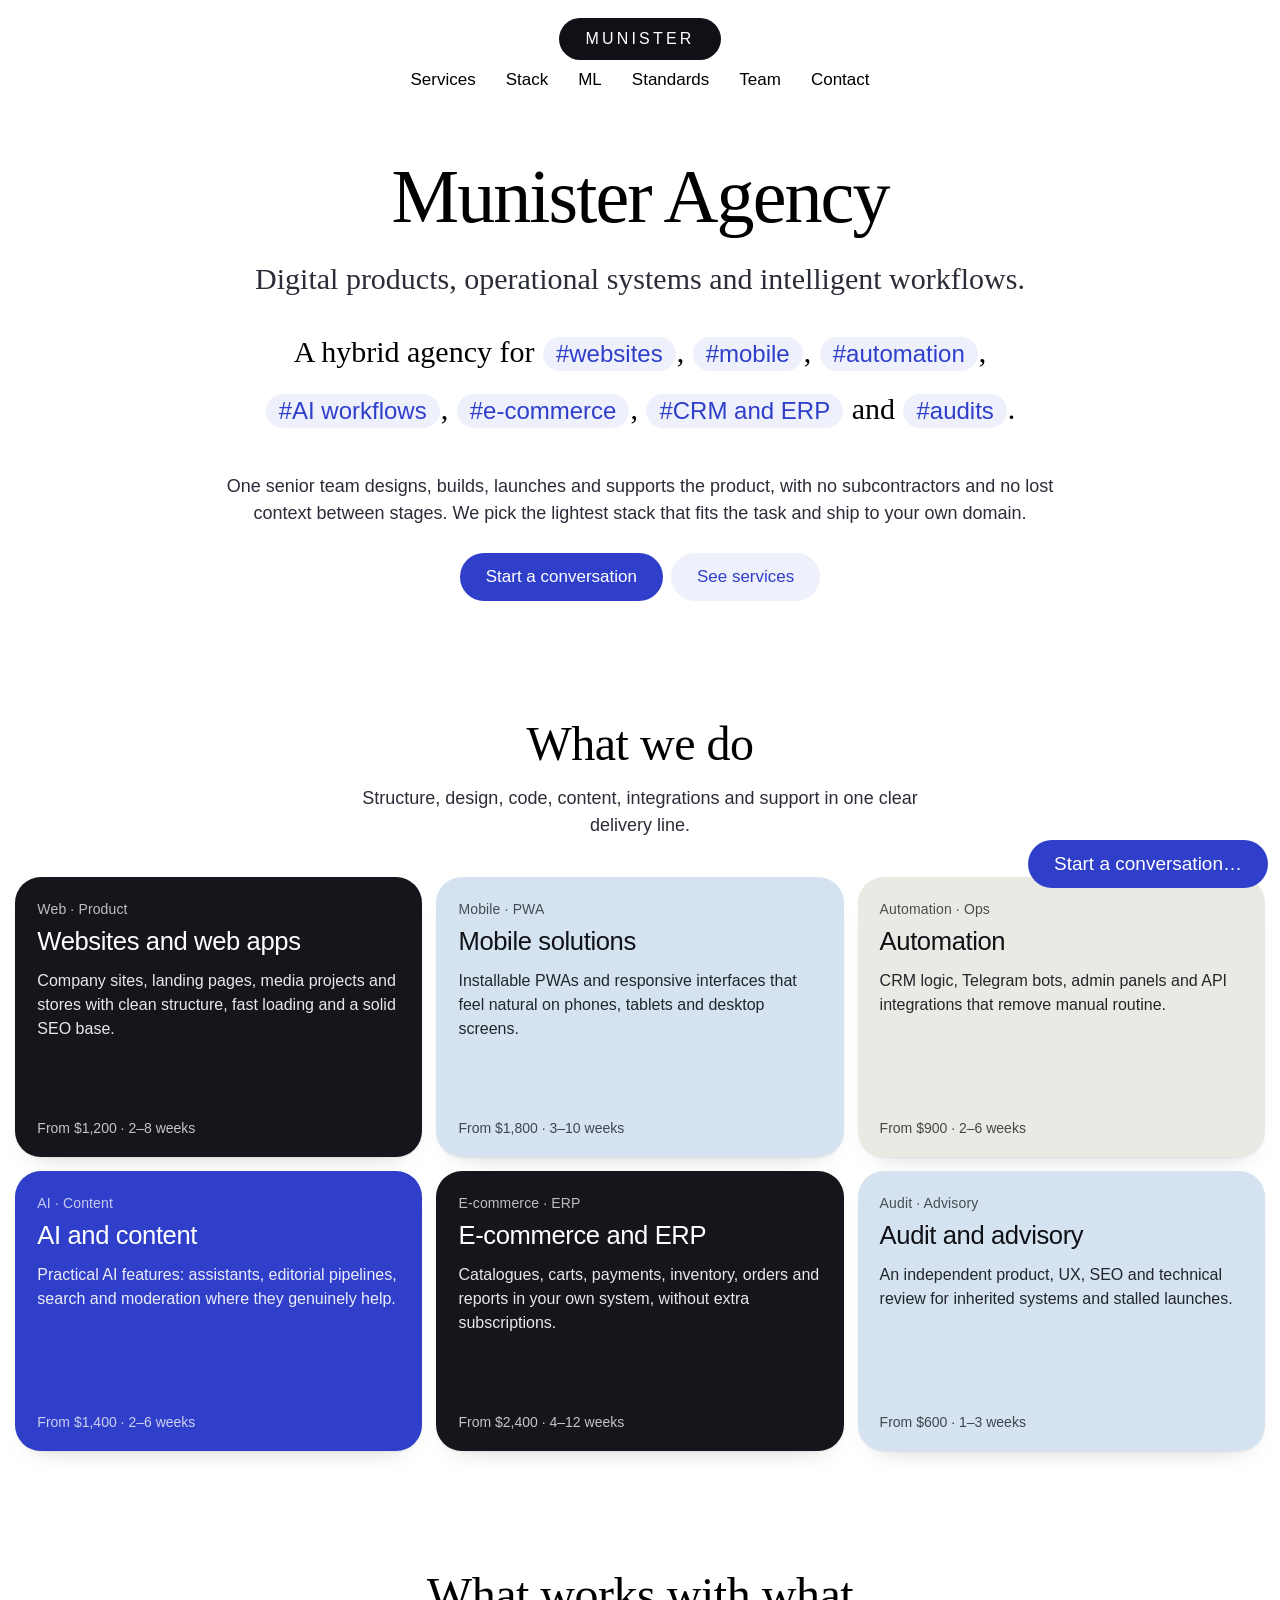
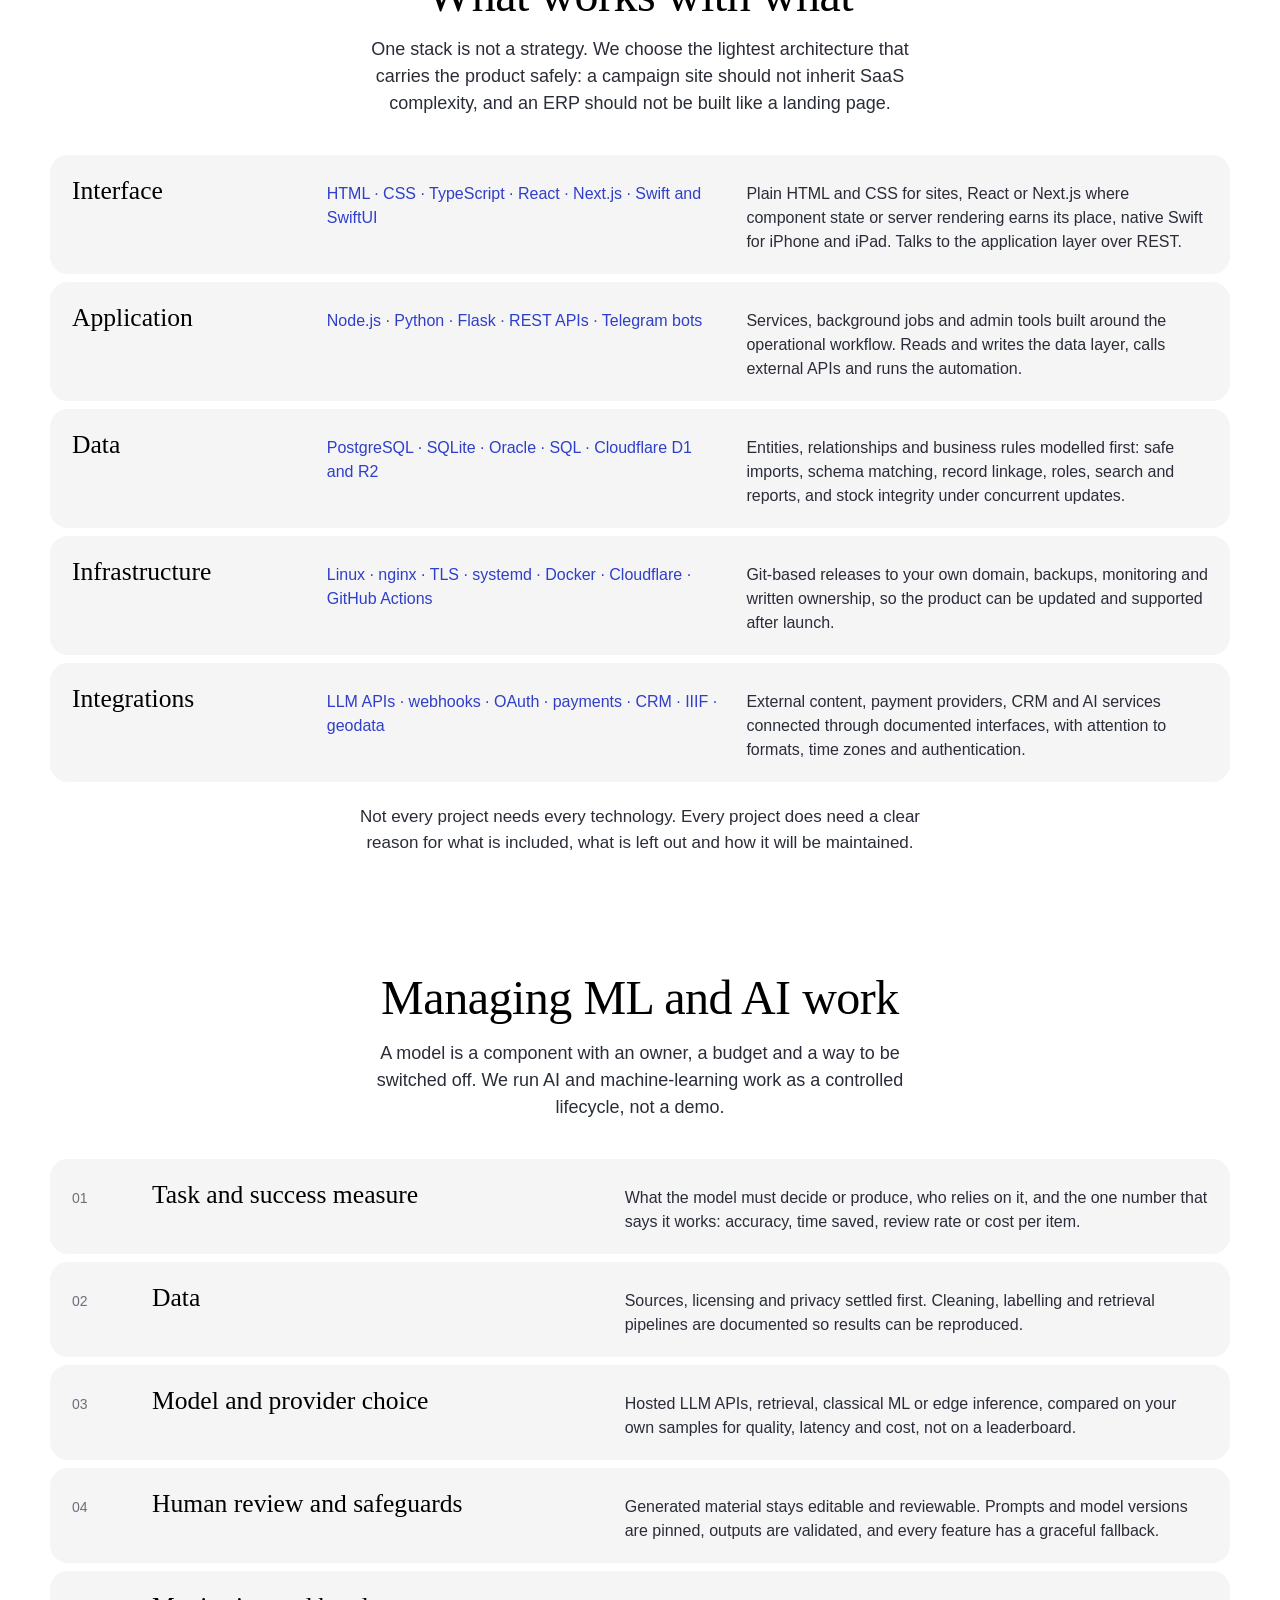
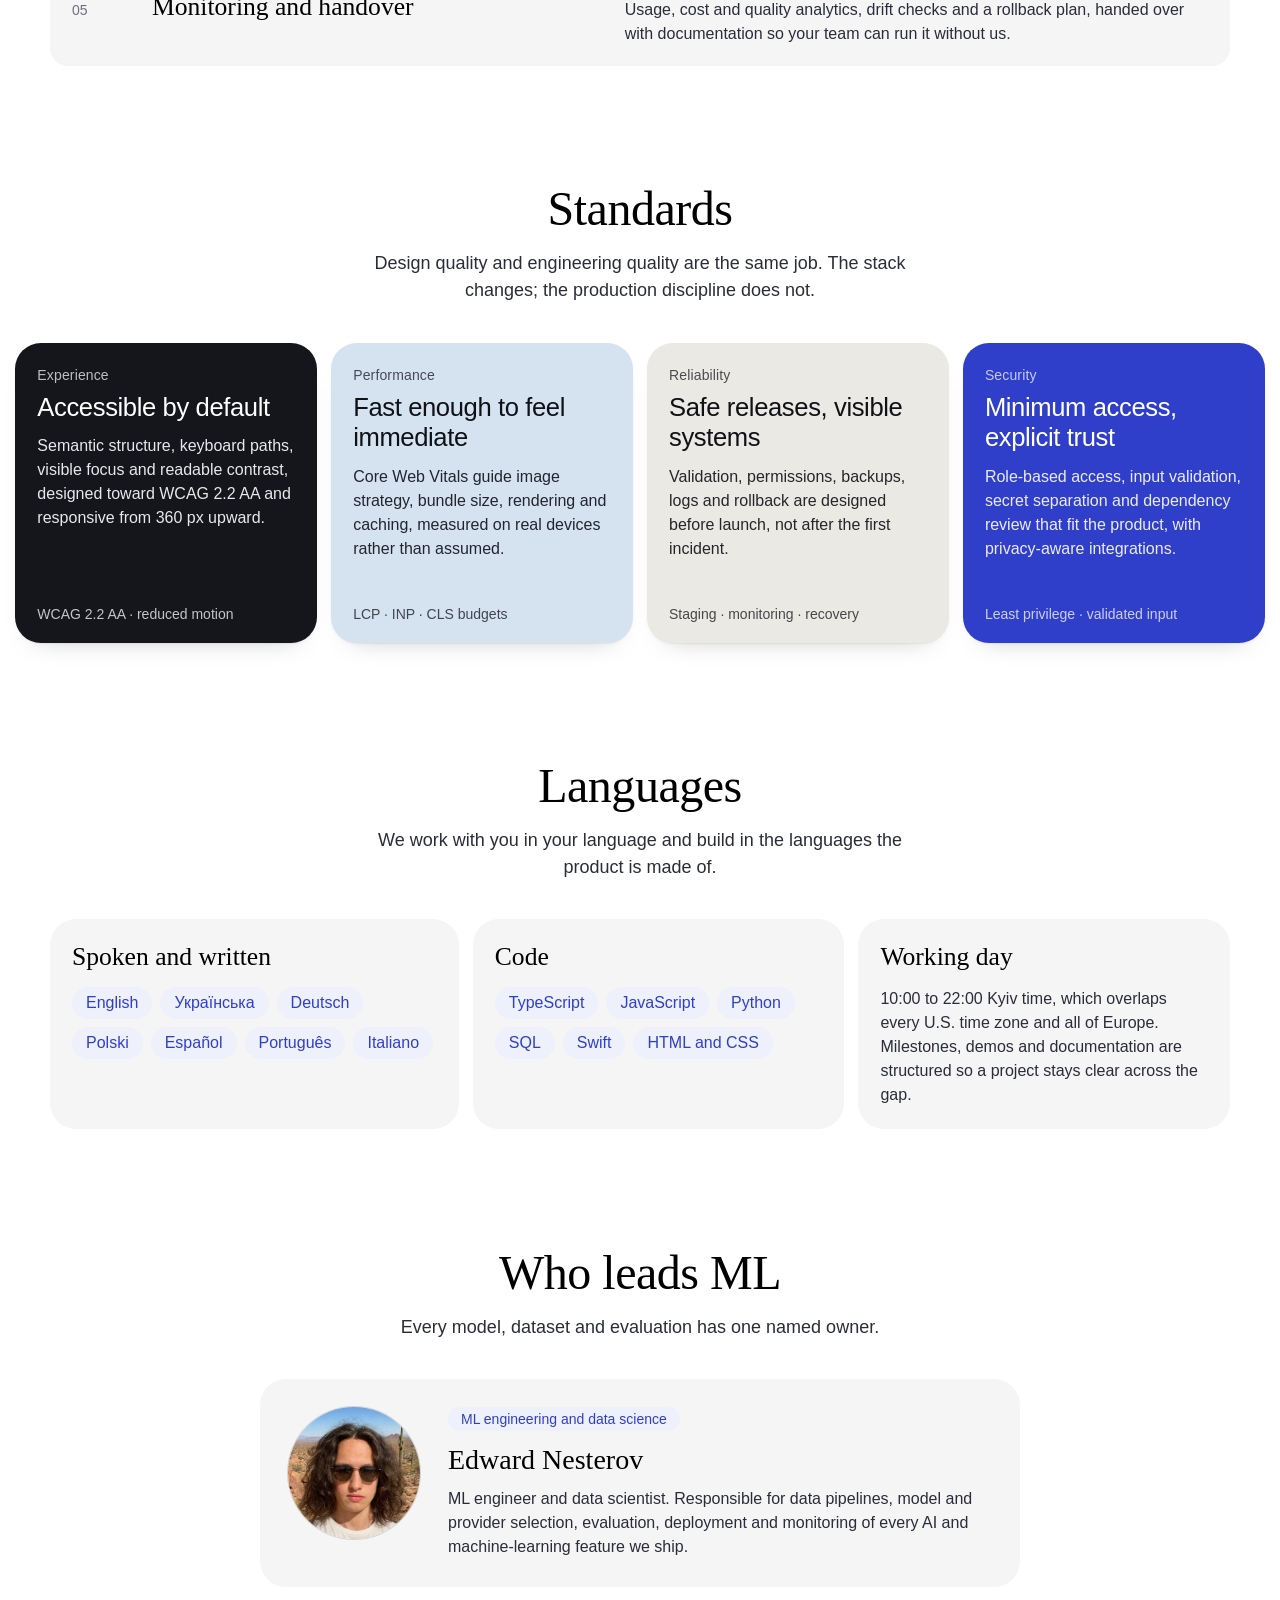
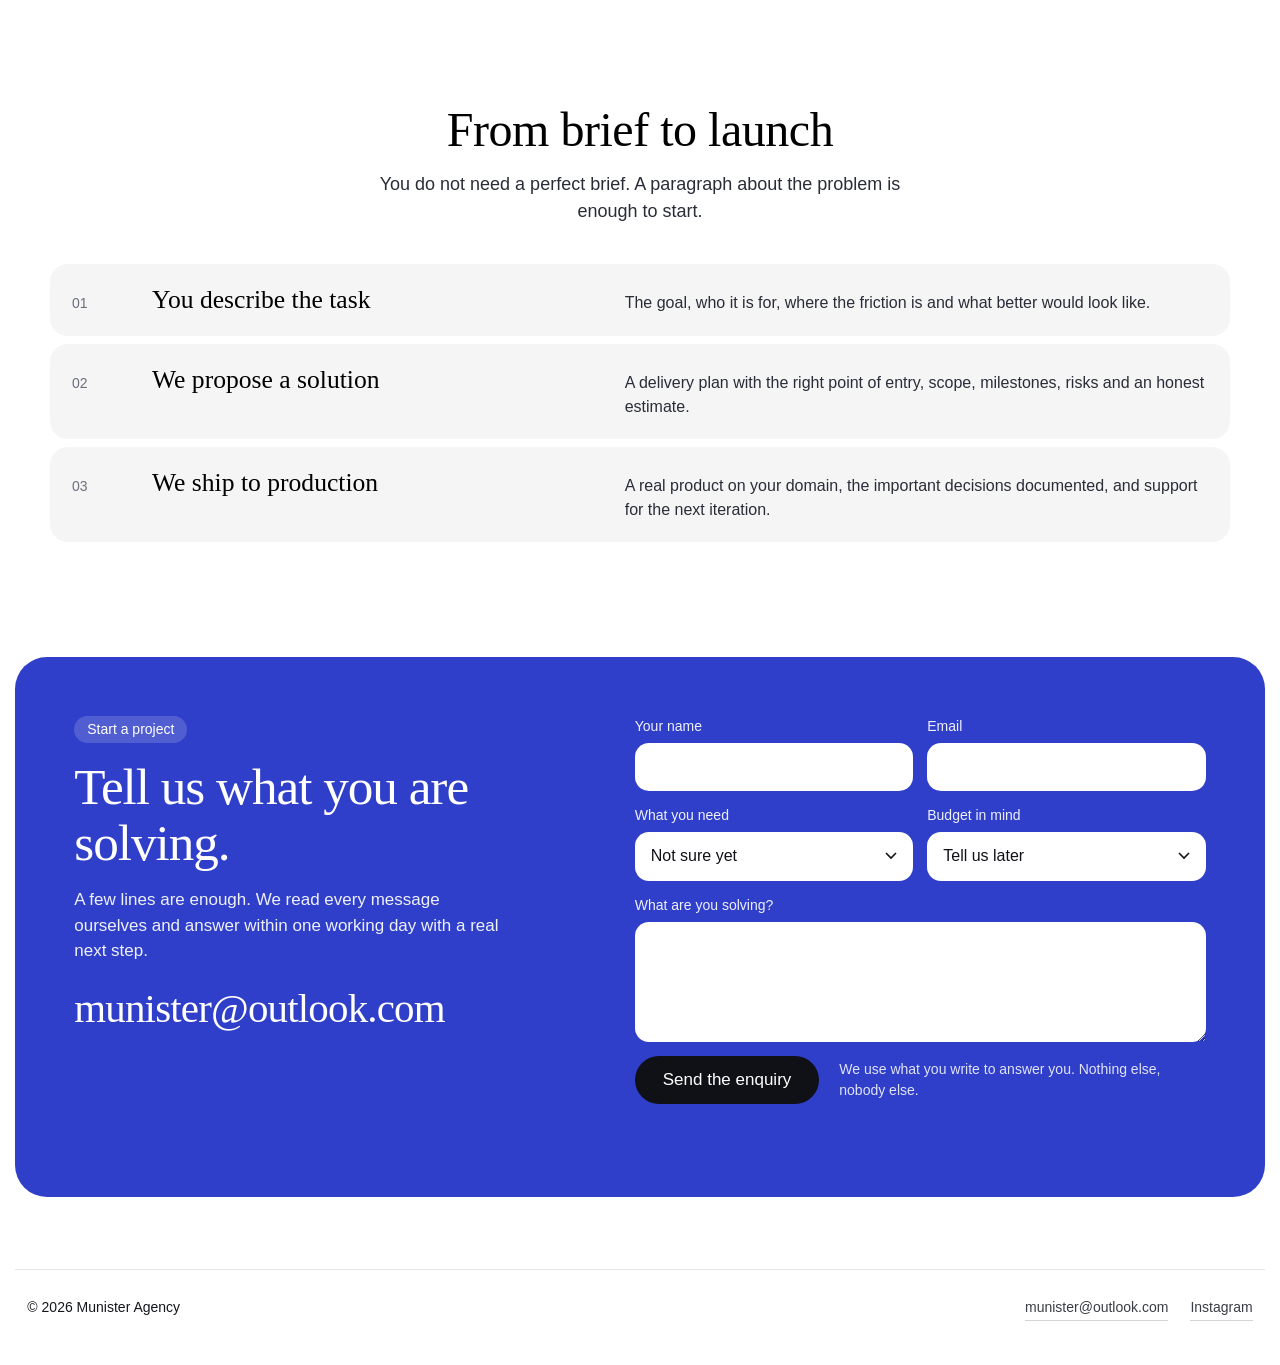
==== index.html @ 3adf7efc "Team block: only Edward Nesterov, as ML engineer and data scientist; Maria Ivanova and the founder c" ====
<!DOCTYPE html>
<html lang="en" prefix="og: https://ogp.me/ns#">
<head>
<meta charset="UTF-8">
<meta name="viewport" content="width=device-width, initial-scale=1.0, viewport-fit=cover">
<script src="site-protection.js?v=1"></script>

<title>Munister Agency · Digital products and systems</title>
<meta name="description" content="An independent hybrid agency: websites and web platforms, mobile and PWA, automation and AI workflows, e-commerce, CRM and ERP, and technical audits. Designed, built and launched by one senior team, from $600.">
<meta name="author" content="Munister Agency">
<meta name="robots" content="index, follow, max-snippet:-1, max-image-preview:large">
<link rel="canonical" href="https://agency.munister.com.ua/">

<meta property="og:type" content="website">
<meta property="og:url" content="https://agency.munister.com.ua/">
<meta property="og:title" content="Munister Agency · Digital products and systems">
<meta property="og:description" content="Websites, mobile, automation, AI workflows, e-commerce, CRM and ERP, and technical audits from one senior team.">
<meta property="og:image" content="https://agency.munister.com.ua/cover.png?v=4">
<meta property="og:image:width" content="1200">
<meta property="og:image:height" content="630">
<meta property="og:image:type" content="image/png">
<meta property="og:image:alt" content="Munister Agency: digital products, systems and intelligent workflows.">
<meta property="og:locale" content="en_US">
<meta property="og:site_name" content="Munister Agency">
<meta name="twitter:card" content="summary_large_image">
<meta name="twitter:title" content="Munister Agency · Digital products and systems">
<meta name="twitter:description" content="Websites, mobile, automation, AI workflows, e-commerce, CRM and ERP, and technical audits from one senior team.">
<meta name="twitter:image" content="https://agency.munister.com.ua/cover.png?v=4">

<meta name="theme-color" content="#ffffff">
<link rel="icon" href="/favicon.ico" sizes="32x32">
<link rel="icon" href="/favicon.svg" type="image/svg+xml">
<link rel="icon" href="/favicon-32x32.png" type="image/png" sizes="32x32">
<link rel="icon" href="/favicon-16x16.png" type="image/png" sizes="16x16">
<link rel="apple-touch-icon" href="/apple-touch-icon.png" sizes="180x180">
<link rel="manifest" href="/manifest.json">

<script type="application/ld+json">
{
  "@context": "https://schema.org",
  "@type": "ProfessionalService",
  "name": "Munister Agency",
  "url": "https://agency.munister.com.ua/",
  "description": "Independent hybrid agency: websites and web platforms, mobile and PWA, automation and AI workflows, e-commerce, CRM and ERP, and technical audits.",
  "email": "munister@outlook.com",
  "areaServed": ["US", "EU"],
  "knowsAbout": ["Web development", "Product design", "Business automation", "AI workflows", "CRM", "ERP", "Technical audit"]
}
</script>

<link rel="stylesheet" href="agency.css?v=1">
</head>
<body class="th">

<a class="skip" href="#main">Skip to content</a>

<header class="site-head">
  <a class="wordmark" href="/">Munister</a>
  <nav aria-label="Main">
    <a href="#services">Services</a>
    <a href="#stack">Stack</a>
    <a href="#ml">ML</a>
    <a href="#standards">Standards</a>
    <a href="#team">Team</a>
    <a href="#contact">Contact</a>
  </nav>
</header>

<main class="site-main" id="main">
<div class="shell">

  <section class="opening">
    <div class="opening-grid">
      <div class="opening-copy">
        <h1 class="name">Munister Agency</h1>
        <p class="claim">Digital products, operational systems and intelligent workflows.</p>
        <p class="intro">A hybrid agency for <span class="nw"><a class="tag" href="#services">#websites</a>,</span> <span class="nw"><a class="tag" href="#services">#mobile</a>,</span> <span class="nw"><a class="tag" href="#services">#automation</a>,</span> <span class="nw"><a class="tag" href="#services">#AI workflows</a>,</span> <span class="nw"><a class="tag" href="#services">#e-commerce</a>,</span> <span class="nw"><a class="tag" href="#services">#CRM and ERP</a></span> and <a class="tag" href="#services">#audits</a>.</p>
      </div>
    </div>
    <div class="opening-bottom">
      <p class="support">One senior team designs, builds, launches and supports the product, with no subcontractors and no lost context between stages. We pick the lightest stack that fits the task and ship to your own domain.</p>
      <div class="actions">
        <a class="btn btn--solid btn--lg" href="#contact">Start a conversation</a>
        <a class="btn btn--soft btn--lg" href="#services">See services</a>
      </div>
    </div>
  </section>

  <section class="sec" id="services">
    <div class="sec-head">
      <div>
        <h2>What we do</h2>
      </div>
      <p class="sec-note">Structure, design, code, content, integrations and support in one clear delivery line.</p>
    </div>
    <div class="featured">
      <article class="feat">
        <span class="role">Web · Product</span>
        <h3>Websites and web apps</h3>
        <p>Company sites, landing pages, media projects and stores with clean structure, fast loading and a solid SEO base.</p>
        <div class="meta"><span class="t">From $1,200 · 2–8 weeks</span></div>
      </article>
      <article class="feat">
        <span class="role">Mobile · PWA</span>
        <h3>Mobile solutions</h3>
        <p>Installable PWAs and responsive interfaces that feel natural on phones, tablets and desktop screens.</p>
        <div class="meta"><span class="t">From $1,800 · 3–10 weeks</span></div>
      </article>
      <article class="feat">
        <span class="role">Automation · Ops</span>
        <h3>Automation</h3>
        <p>CRM logic, Telegram bots, admin panels and API integrations that remove manual routine.</p>
        <div class="meta"><span class="t">From $900 · 2–6 weeks</span></div>
      </article>
      <article class="feat">
        <span class="role">AI · Content</span>
        <h3>AI and content</h3>
        <p>Practical AI features: assistants, editorial pipelines, search and moderation where they genuinely help.</p>
        <div class="meta"><span class="t">From $1,400 · 2–6 weeks</span></div>
      </article>
      <article class="feat">
        <span class="role">E-commerce · ERP</span>
        <h3>E-commerce and ERP</h3>
        <p>Catalogues, carts, payments, inventory, orders and reports in your own system, without extra subscriptions.</p>
        <div class="meta"><span class="t">From $2,400 · 4–12 weeks</span></div>
      </article>
      <article class="feat">
        <span class="role">Audit · Advisory</span>
        <h3>Audit and advisory</h3>
        <p>An independent product, UX, SEO and technical review for inherited systems and stalled launches.</p>
        <div class="meta"><span class="t">From $600 · 1–3 weeks</span></div>
      </article>
    </div>
  </section>

  <section class="sec" id="stack">
    <div class="sec-head">
      <div>
        <h2>What works with what</h2>
      </div>
      <p class="sec-note">One stack is not a strategy. We choose the lightest architecture that carries the product safely: a campaign site should not inherit SaaS complexity, and an ERP should not be built like a landing page.</p>
    </div>
    <ol class="layers">
      <li>
        <h3>Interface</h3>
        <p class="tools">HTML · CSS · TypeScript · React · Next.js · Swift and SwiftUI</p>
        <p>Plain HTML and CSS for sites, React or Next.js where component state or server rendering earns its place, native Swift for iPhone and iPad. Talks to the application layer over REST.</p>
      </li>
      <li>
        <h3>Application</h3>
        <p class="tools">Node.js · Python · Flask · REST APIs · Telegram bots</p>
        <p>Services, background jobs and admin tools built around the operational workflow. Reads and writes the data layer, calls external APIs and runs the automation.</p>
      </li>
      <li>
        <h3>Data</h3>
        <p class="tools">PostgreSQL · SQLite · Oracle · SQL · Cloudflare D1 and R2</p>
        <p>Entities, relationships and business rules modelled first: safe imports, schema matching, record linkage, roles, search and reports, and stock integrity under concurrent updates.</p>
      </li>
      <li>
        <h3>Infrastructure</h3>
        <p class="tools">Linux · nginx · TLS · systemd · Docker · Cloudflare · GitHub Actions</p>
        <p>Git-based releases to your own domain, backups, monitoring and written ownership, so the product can be updated and supported after launch.</p>
      </li>
      <li>
        <h3>Integrations</h3>
        <p class="tools">LLM APIs · webhooks · OAuth · payments · CRM · IIIF · geodata</p>
        <p>External content, payment providers, CRM and AI services connected through documented interfaces, with attention to formats, time zones and authentication.</p>
      </li>
    </ol>
    <p class="foot-note">Not every project needs every technology. Every project does need a clear reason for what is included, what is left out and how it will be maintained.</p>
  </section>

  <section class="sec" id="ml">
    <div class="sec-head">
      <div>
        <h2>Managing ML and AI work</h2>
      </div>
      <p class="sec-note">A model is a component with an owner, a budget and a way to be switched off. We run AI and machine-learning work as a controlled lifecycle, not a demo.</p>
    </div>
    <ol class="steps">
      <li><i>01</i><h3>Task and success measure</h3><p>What the model must decide or produce, who relies on it, and the one number that says it works: accuracy, time saved, review rate or cost per item.</p></li>
      <li><i>02</i><h3>Data</h3><p>Sources, licensing and privacy settled first. Cleaning, labelling and retrieval pipelines are documented so results can be reproduced.</p></li>
      <li><i>03</i><h3>Model and provider choice</h3><p>Hosted LLM APIs, retrieval, classical ML or edge inference, compared on your own samples for quality, latency and cost, not on a leaderboard.</p></li>
      <li><i>04</i><h3>Human review and safeguards</h3><p>Generated material stays editable and reviewable. Prompts and model versions are pinned, outputs are validated, and every feature has a graceful fallback.</p></li>
      <li><i>05</i><h3>Monitoring and handover</h3><p>Usage, cost and quality analytics, drift checks and a rollback plan, handed over with documentation so your team can run it without us.</p></li>
    </ol>
  </section>

  <section class="sec" id="standards">
    <div class="sec-head">
      <div>
        <h2>Standards</h2>
      </div>
      <p class="sec-note">Design quality and engineering quality are the same job. The stack changes; the production discipline does not.</p>
    </div>
    <div class="featured featured--4">
      <article class="feat">
        <span class="role">Experience</span>
        <h3>Accessible by default</h3>
        <p>Semantic structure, keyboard paths, visible focus and readable contrast, designed toward WCAG 2.2 AA and responsive from 360 px upward.</p>
        <div class="meta"><span class="t">WCAG 2.2 AA · reduced motion</span></div>
      </article>
      <article class="feat">
        <span class="role">Performance</span>
        <h3>Fast enough to feel immediate</h3>
        <p>Core Web Vitals guide image strategy, bundle size, rendering and caching, measured on real devices rather than assumed.</p>
        <div class="meta"><span class="t">LCP · INP · CLS budgets</span></div>
      </article>
      <article class="feat">
        <span class="role">Reliability</span>
        <h3>Safe releases, visible systems</h3>
        <p>Validation, permissions, backups, logs and rollback are designed before launch, not after the first incident.</p>
        <div class="meta"><span class="t">Staging · monitoring · recovery</span></div>
      </article>
      <article class="feat">
        <span class="role">Security</span>
        <h3>Minimum access, explicit trust</h3>
        <p>Role-based access, input validation, secret separation and dependency review that fit the product, with privacy-aware integrations.</p>
        <div class="meta"><span class="t">Least privilege · validated input</span></div>
      </article>
    </div>
  </section>

  <section class="sec" id="languages">
    <div class="sec-head">
      <div>
        <h2>Languages</h2>
      </div>
      <p class="sec-note">We work with you in your language and build in the languages the product is made of.</p>
    </div>
    <div class="lang-groups">
      <div>
        <h3>Spoken and written</h3>
        <ul class="chips">
          <li>English</li><li>Українська</li><li>Deutsch</li><li>Polski</li><li>Español</li><li>Português</li><li>Italiano</li>
        </ul>
      </div>
      <div>
        <h3>Code</h3>
        <ul class="chips">
          <li>TypeScript</li><li>JavaScript</li><li>Python</li><li>SQL</li><li>Swift</li><li>HTML and CSS</li>
        </ul>
      </div>
      <div>
        <h3>Working day</h3>
        <p>10:00 to 22:00 Kyiv time, which overlaps every U.S. time zone and all of Europe. Milestones, demos and documentation are structured so a project stays clear across the gap.</p>
      </div>
    </div>
  </section>

  <section class="sec" id="team">
    <div class="sec-head">
      <div>
        <h2>Who leads ML</h2>
      </div>
      <p class="sec-note">Every model, dataset and evaluation has one named owner.</p>
    </div>
    <ul class="people">
      <li>
        <img src="avatars/edward-nesterov.webp" alt="Edward Nesterov" width="320" height="320" loading="lazy" decoding="async">
        <span class="dir">ML engineering and data science</span>
        <h3>Edward Nesterov</h3>
        <p>ML engineer and data scientist. Responsible for data pipelines, model and provider selection, evaluation, deployment and monitoring of every AI and machine-learning feature we ship.</p>
      </li>
    </ul>
  </section>

  <section class="sec" id="process">
    <div class="sec-head">
      <div>
        <h2>From brief to launch</h2>
      </div>
      <p class="sec-note">You do not need a perfect brief. A paragraph about the problem is enough to start.</p>
    </div>
    <ol class="steps">
      <li><i>01</i><h3>You describe the task</h3><p>The goal, who it is for, where the friction is and what better would look like.</p></li>
      <li><i>02</i><h3>We propose a solution</h3><p>A delivery plan with the right point of entry, scope, milestones, risks and an honest estimate.</p></li>
      <li><i>03</i><h3>We ship to production</h3><p>A real product on your domain, the important decisions documented, and support for the next iteration.</p></li>
    </ol>
  </section>

  <section class="contact" id="contact" aria-labelledby="contact-title">
    <div class="contact-side">
      <div class="mono">Start a project</div>
      <h2 id="contact-title">Tell us what you are solving.</h2>
      <p>A few lines are enough. We read every message ourselves and answer within one working day with a real next step.</p>
      <a class="mail" href="mailto:munister@outlook.com?subject=Project%20inquiry">munister<wbr>@outlook.com</a>
    </div>

    <form class="contact-form" id="contact-form" novalidate data-endpoint="https://bank.munister.com.ua/api/leads/intake">
      <div class="cf-row">
        <label class="cf-field"><span>Your name</span>
          <input type="text" name="name" autocomplete="name" maxlength="120" required></label>
        <label class="cf-field"><span>Email</span>
          <input type="email" name="email" autocomplete="email" maxlength="200" inputmode="email" required></label>
      </div>
      <div class="cf-row">
        <label class="cf-field"><span>What you need</span>
          <select name="service">
            <option value="">Not sure yet</option>
            <option value="Web platform">Website or web platform</option>
            <option value="Mobile and PWA">Mobile app or PWA</option>
            <option value="Automation and AI">Automation and AI workflows</option>
            <option value="E-commerce and ERP">E-commerce, CRM or ERP</option>
            <option value="Audit and consulting">Audit and consulting</option>
          </select></label>
        <label class="cf-field"><span>Budget in mind</span>
          <select name="budget">
            <option value="">Tell us later</option>
            <option value="under $1,200">under $1,200</option>
            <option value="$1,200–3,000">$1,200–3,000</option>
            <option value="$3,000–7,000">$3,000–7,000</option>
            <option value="$7,000+">$7,000+</option>
          </select></label>
      </div>
      <label class="cf-field cf-wide"><span>What are you solving?</span>
        <textarea name="message" rows="4" maxlength="4000" required></textarea></label>

      <div class="cf-trap" aria-hidden="true">
        <label>Website<input type="text" name="website" tabindex="-1" autocomplete="off"></label>
      </div>

      <div class="cf-actions">
        <button type="submit" class="cf-submit">Send the enquiry</button>
        <p class="cf-note">We use what you write to answer you. Nothing else, nobody else.</p>
      </div>
      <p class="cf-status" id="contact-status" role="status" aria-live="polite"></p>
    </form>
  </section>

  <footer class="foot">
    <span>© <span id="y"></span> Munister Agency</span>
    <span><a href="mailto:munister@outlook.com">munister@outlook.com</a><a href="https://instagram.com/munister.agency" target="_blank" rel="noopener">Instagram</a></span>
  </footer>

</div>
</main>

<a class="fab" href="#contact">Start a conversation…</a>

<script>
(function(){
  document.getElementById("y").textContent=new Date().getFullYear();
  var f=document.querySelector(".fab"),c=document.getElementById("contact");
  if(!f||!c)return;
  function u(){var r=c.getBoundingClientRect();f.classList.toggle("is-hidden",r.top<innerHeight-40&&r.bottom>40)}
  addEventListener("scroll",u,{passive:true});addEventListener("resize",u);u();
})();
</script>
<script src="contact.js?v=3" defer></script>
</body>
</html>
---- agency.css ----
/* Munister Agency wears the same design as munister.com.ua: a white sheet, a black
   pill for the name, centred plain navigation, a serif lead with chips, rounded
   tiles in four shades, one indigo. Tokens and geometry are taken from that
   site's theme.css; only what this single page uses is kept here. */
:root{
  --paper:#fff; --card:#f5f5f6; --ink:#0f1117; --muted:#2a2d38; --faint:#6b6f7a;
  --blue:#2f3fc9; --chip:#eef0fb; --chip-ink:#2f3fc9;
  --rule:rgba(15,17,23,.1);
  --r-xl:32px; --r-lg:26px; --r-md:18px;
  --font-head:'Iowan Old Style','Palatino Linotype',Palatino,Georgia,serif;
  --font-sans:'Helvetica Neue',Helvetica,Arial,sans-serif;
  --measure:1480px; --bar:104px;
  color-scheme:light;
}
*{box-sizing:border-box;margin:0;padding:0}
html{background:#fff;scroll-behavior:smooth;scroll-padding-top:calc(var(--bar) + 8px);-webkit-text-size-adjust:100%;overflow-x:clip}
body{background:#fff;color:#000;font-family:var(--font-sans);font-size:17px;line-height:1.5;overflow-x:clip;-webkit-font-smoothing:antialiased}
a{color:inherit;text-decoration:none}
ol,ul{list-style:none}
h1,h2,h3{font-family:var(--font-head);font-weight:400}
:focus-visible{outline:3px solid var(--chip-ink);outline-offset:3px}
.skip{position:absolute;left:-9999px;top:0;z-index:60;padding:10px 16px;background:#000;color:#fff;font-size:14px}
.skip:focus{left:12px;top:12px}
.nw{white-space:nowrap}
.shell{max-width:var(--measure);margin-inline:auto;padding-inline:clamp(8px,1.2vw,16px)}
.shell > *,.sec-head > *,.feat > *,.contact > *{min-width:0}

/* header: black pill, plain centred links */
.site-head{position:sticky;top:0;z-index:40;display:grid;justify-items:center;align-content:center;gap:2px;height:var(--bar);padding-block:12px 0;background:rgba(255,255,255,.88);-webkit-backdrop-filter:blur(18px) saturate(1.5);backdrop-filter:blur(18px) saturate(1.5)}
.wordmark{padding:9px 26px;border-radius:999px;background:var(--ink);color:#fff;font-weight:500;font-size:16px;letter-spacing:.2em;text-transform:uppercase}
.site-head nav{display:flex;align-items:center;gap:2px}
.site-head nav a{white-space:nowrap;min-height:36px;display:inline-flex;align-items:center;padding-inline:14px;border-radius:999px;color:#000;font-size:17px;transition:background .2s,color .2s}
.site-head nav a:hover{background:rgba(15,17,23,.06)}

/* opening: a serif lead */
.opening{padding:clamp(24px,4vw,56px) 0 0}
.opening-grid,.opening-bottom{max-width:860px;margin-inline:auto;padding-inline:15px;text-align:center}
.name{font-size:clamp(40px,6.4vw,76px);letter-spacing:-.025em;line-height:1.1}
.claim{text-wrap:balance;max-width:none;margin:18px auto 0;font-family:var(--font-head);font-size:clamp(22px,2.7vw,30px);line-height:1.46;color:var(--muted)}
.intro{margin-top:22px;font-family:var(--font-head);font-size:clamp(24px,3vw,30px);line-height:1.9}
.tag{display:inline-block;padding:3px 13px;border-radius:999px;background:var(--chip);color:var(--chip-ink);font-family:var(--font-sans);font-size:.8em;font-weight:400;line-height:1.2;margin-inline:1px;transition:background .2s,color .2s}
.tag:hover{background:var(--chip-ink);color:#fff}
.opening-bottom{padding-top:36px}
.support{margin:0 auto;font-size:18px;color:var(--muted)}
.actions{display:flex;flex-wrap:wrap;gap:8px;justify-content:center;margin-top:26px}

/* buttons: soft rounded */
.btn{display:inline-flex;align-items:center;justify-content:center;min-height:48px;padding-inline:26px;border-radius:999px;border:0;background:var(--chip);color:var(--chip-ink);font-family:var(--font-sans);font-size:17px;transition:background .2s,color .2s,transform .2s}
.btn:hover{background:var(--chip-ink);color:#fff;transform:translateY(-1px)}
.btn--solid{background:var(--blue);color:#fff}
.btn--solid:hover{background:var(--ink)}

/* sections: a serif title in the middle, no rules */
.sec{margin:clamp(64px,9vw,128px) 0 0}
.sec-head{text-align:center;margin-bottom:clamp(24px,3vw,40px)}
.sec-head h2{font-size:clamp(30px,4vw,48px);letter-spacing:-.01em;line-height:1.15}
.sec-note{max-width:56ch;margin:14px auto 0;font-size:18px;color:var(--muted)}

/* services: rounded tiles in four shades, 8–16px apart, caption inside */
.featured{display:grid;grid-template-columns:repeat(3,minmax(0,1fr));gap:clamp(10px,1.1vw,16px)}
.feat{--tile-ink:var(--ink);display:flex;flex-direction:column;min-height:280px;padding:22px 22px 18px;border-radius:var(--r-lg);background:var(--card);color:var(--tile-ink);box-shadow:0 1px 2px rgba(15,17,23,.06),0 14px 28px -22px rgba(15,17,23,.35)}
.feat:nth-child(4n+1){background:#14161b;--tile-ink:#fff}
.feat:nth-child(4n+2){background:#d5e3f1}
.feat:nth-child(4n+3){background:#ebe9e3}
.feat:nth-child(4n+4){background:#2f3fc9;--tile-ink:#fff}
.feat .role{font-size:14px;letter-spacing:.01em;opacity:.72}
.feat h3{margin-top:6px;font-family:var(--font-sans);font-size:clamp(21px,2vw,27px);letter-spacing:-.015em;line-height:1.2}
.feat p{margin-top:12px;font-size:16px;opacity:.9}
.feat .meta{margin-top:auto;padding-top:22px;font-size:14px;opacity:.75}

/* process: plain numbered rows */
.steps{display:grid;gap:8px;max-width:1180px;margin-inline:auto}
.steps li{display:grid;grid-template-columns:56px minmax(0,1fr) minmax(0,1.3fr);gap:6px 24px;align-items:baseline;padding:20px 22px;border-radius:var(--r-md);background:var(--card)}
.steps i{font-style:normal;font-size:14px;color:var(--faint)}
.steps h3{font-family:var(--font-head);font-size:clamp(21px,2vw,26px);line-height:1.25}
.steps p{font-size:16px;color:var(--muted)}

/* stack: one row per layer, what it is made of and what it talks to */
.layers{display:grid;gap:8px;max-width:1180px;margin-inline:auto}
.layers li{display:grid;grid-template-columns:minmax(0,.7fr) minmax(0,1.2fr) minmax(0,1.4fr);gap:6px 24px;align-items:baseline;padding:20px 22px;border-radius:var(--r-md);background:var(--card)}
.layers h3{font-family:var(--font-head);font-size:clamp(21px,2vw,26px);line-height:1.25}
.layers .tools{color:var(--chip-ink);font-size:16px;font-weight:500}
.layers p:last-child{font-size:16px;color:var(--muted)}
.foot-note{max-width:62ch;margin:22px auto 0;text-align:center;color:var(--muted)}
.featured--4{grid-template-columns:repeat(4,minmax(0,1fr))}
.featured--4 .feat{min-height:300px}

/* languages */
.lang-groups{display:grid;grid-template-columns:1.1fr 1fr 1fr;gap:clamp(10px,1.1vw,16px);max-width:1180px;margin-inline:auto}
.lang-groups > div{padding:22px;border-radius:var(--r-lg);background:var(--card)}
.lang-groups h3{margin-bottom:14px;font-size:clamp(21px,2vw,26px);line-height:1.25}
.lang-groups p{font-size:16px;color:var(--muted)}
.chips{display:flex;flex-wrap:wrap;gap:8px}
.chips li{padding:4px 14px;border-radius:999px;background:var(--chip);color:var(--chip-ink);font-size:16px}

/* people: an avatar, the direction they answer for, a short bio */
.people{display:grid;gap:clamp(10px,1.1vw,16px);max-width:760px;margin-inline:auto}
.people li{display:grid;grid-template-columns:132px minmax(0,1fr);column-gap:28px;align-items:start;padding:28px;border-radius:var(--r-lg);background:var(--card)}
.people img{grid-row:1 / span 3;width:132px;height:132px;border-radius:50%;object-fit:cover;box-shadow:0 0 0 1px rgba(15,17,23,.14)}
.people .dir{display:inline-block;justify-self:start;padding:3px 13px;border-radius:999px;background:var(--chip);color:var(--chip-ink);font-size:14px;line-height:1.3}
.people h3{margin-top:12px;font-size:clamp(22px,2.2vw,28px);line-height:1.2}
.people p{margin-top:10px;font-size:16px;color:var(--muted)}

/* contact: the indigo panel, with the form on it */
.contact{display:grid;grid-template-columns:minmax(0,1fr) minmax(0,1.15fr);gap:clamp(28px,5vw,80px);align-items:start;margin-top:clamp(64px,9vw,120px);padding:clamp(28px,4.6vw,60px);border-radius:var(--r-xl);background:var(--blue);color:#fff}
.contact .mono{display:inline-block;padding:3px 13px;border-radius:999px;background:rgba(255,255,255,.16);font-size:14px}
.contact h2{margin-top:16px;font-size:clamp(30px,4vw,52px);letter-spacing:-.02em;line-height:1.1}
.contact-side p{max-width:46ch;margin-top:16px;color:#fff;opacity:.92}
.contact .mail{display:inline-block;margin-top:22px;font-family:var(--font-head);font-size:clamp(26px,3.2vw,42px);line-height:1.1;letter-spacing:-.02em}
.contact .mail:hover{text-decoration:underline;text-underline-offset:6px;text-decoration-thickness:1px}

.contact-form{display:grid;gap:14px}
.cf-row{display:grid;grid-template-columns:1fr 1fr;gap:14px}
.cf-field{display:grid;gap:6px}
.cf-field > span{font-size:14px;opacity:.92}
.cf-field input,.cf-field select,.cf-field textarea{width:100%;padding:13px 16px;border:0;border-radius:14px;background:#fff;color:var(--ink);font:inherit;font-size:16px;line-height:1.4}
.cf-field textarea{min-height:120px;resize:vertical}
.cf-field select{appearance:none;-webkit-appearance:none;padding-right:40px;background:#fff url("data:image/svg+xml,%3Csvg xmlns='http://www.w3.org/2000/svg' width='12' height='8' viewBox='0 0 12 8'%3E%3Cpath d='M1 1l5 5 5-5' fill='none' stroke='%230f1117' stroke-width='1.6'/%3E%3C/svg%3E") no-repeat right 16px center}
.cf-field input:focus-visible,.cf-field select:focus-visible,.cf-field textarea:focus-visible{outline:3px solid #fff;outline-offset:2px}
.cf-trap{position:absolute;left:-9999px;width:1px;height:1px;overflow:hidden}
.cf-actions{display:flex;flex-wrap:wrap;align-items:center;gap:14px 20px}
.cf-submit{min-height:48px;padding-inline:28px;border:0;border-radius:999px;background:var(--ink);color:#fff;font:inherit;font-size:17px;cursor:pointer;transition:background .2s,color .2s}
.cf-submit:hover{background:#fff;color:var(--blue)}
.cf-submit:disabled{opacity:.55;cursor:progress}
.cf-note{flex:1 1 220px;font-size:14px;opacity:.85}
.cf-status{min-height:1.4em;font-size:15px}
.cf-status.is-error{color:#ffd9d2}
.cf-status a{text-decoration:underline;text-underline-offset:3px}

/* footer: a hairline, plain sans, quiet */
.foot{display:flex;justify-content:space-between;align-items:baseline;flex-wrap:wrap;gap:10px 28px;margin-top:clamp(40px,6vw,72px);padding:26px 12px 44px;border-top:1px solid var(--rule);font-size:14px;line-height:1.7;color:var(--faint)}
.foot > span:first-child{color:#14161b;font-weight:500}
.foot > span:last-child{display:flex;flex-wrap:wrap;gap:6px 22px}
.foot a{color:#3a3d47;border-bottom:1px solid rgba(15,17,23,.18);transition:color .2s,border-color .2s}
.foot a:hover{color:var(--blue);border-color:var(--blue)}

/* the floating pill */
.fab{position:fixed;right:12px;bottom:12px;z-index:30;padding:10px 26px;border-radius:999px;background:var(--blue);color:#fff;font-size:19px;transition:background .2s,opacity .25s,transform .25s}
.fab:hover{background:var(--ink)}
.fab.is-hidden{opacity:0;transform:translateY(12px);pointer-events:none}

@media (max-width:1200px){
  .featured--4{grid-template-columns:repeat(2,minmax(0,1fr))}
}
@media (max-width:1100px){
  .featured{grid-template-columns:repeat(2,minmax(0,1fr))}
}
@media (max-width:900px){
  .layers li{grid-template-columns:1fr}
  .lang-groups{grid-template-columns:1fr}
  .people li{grid-template-columns:96px minmax(0,1fr);column-gap:18px;padding:22px}
  .people img{width:96px;height:96px}
  .contact{grid-template-columns:1fr}
  .steps li{grid-template-columns:44px minmax(0,1fr)}
  .steps p{grid-column:2}
}
@media (max-width:760px){
  :root{--bar:96px;--r-xl:26px;--r-lg:22px;--r-md:15px}
  .wordmark{padding:7px 18px}
  .site-head nav{max-width:100%}
  .site-head nav a{font-size:15px;padding-inline:8px}
  .opening{padding-top:20px}
  .name{font-size:clamp(38px,11.5vw,52px)}
  .support{font-size:17px}
  .intro{line-height:2.1}
  .tag{line-height:1.15}
  .opening-bottom .actions{flex-direction:column;align-items:stretch;margin-top:26px}
  .featured{grid-template-columns:1fr}
  .feat{min-height:0;padding:18px 18px 14px}
  .contact{padding:26px 22px}
  .cf-row{grid-template-columns:1fr}
  .cf-submit{width:100%}
  .foot{flex-direction:column;align-items:flex-start;gap:6px;padding:22px 14px 36px}
  .fab{display:none}
}
@media (max-width:380px){
  .tag{font-size:.74em}
  .wordmark{letter-spacing:.14em;font-size:14px}
}
@media (prefers-reduced-motion:reduce){
  html{scroll-behavior:auto}
  .btn,.tag,.fab{transition:none}
  .btn:hover{transform:none}
}
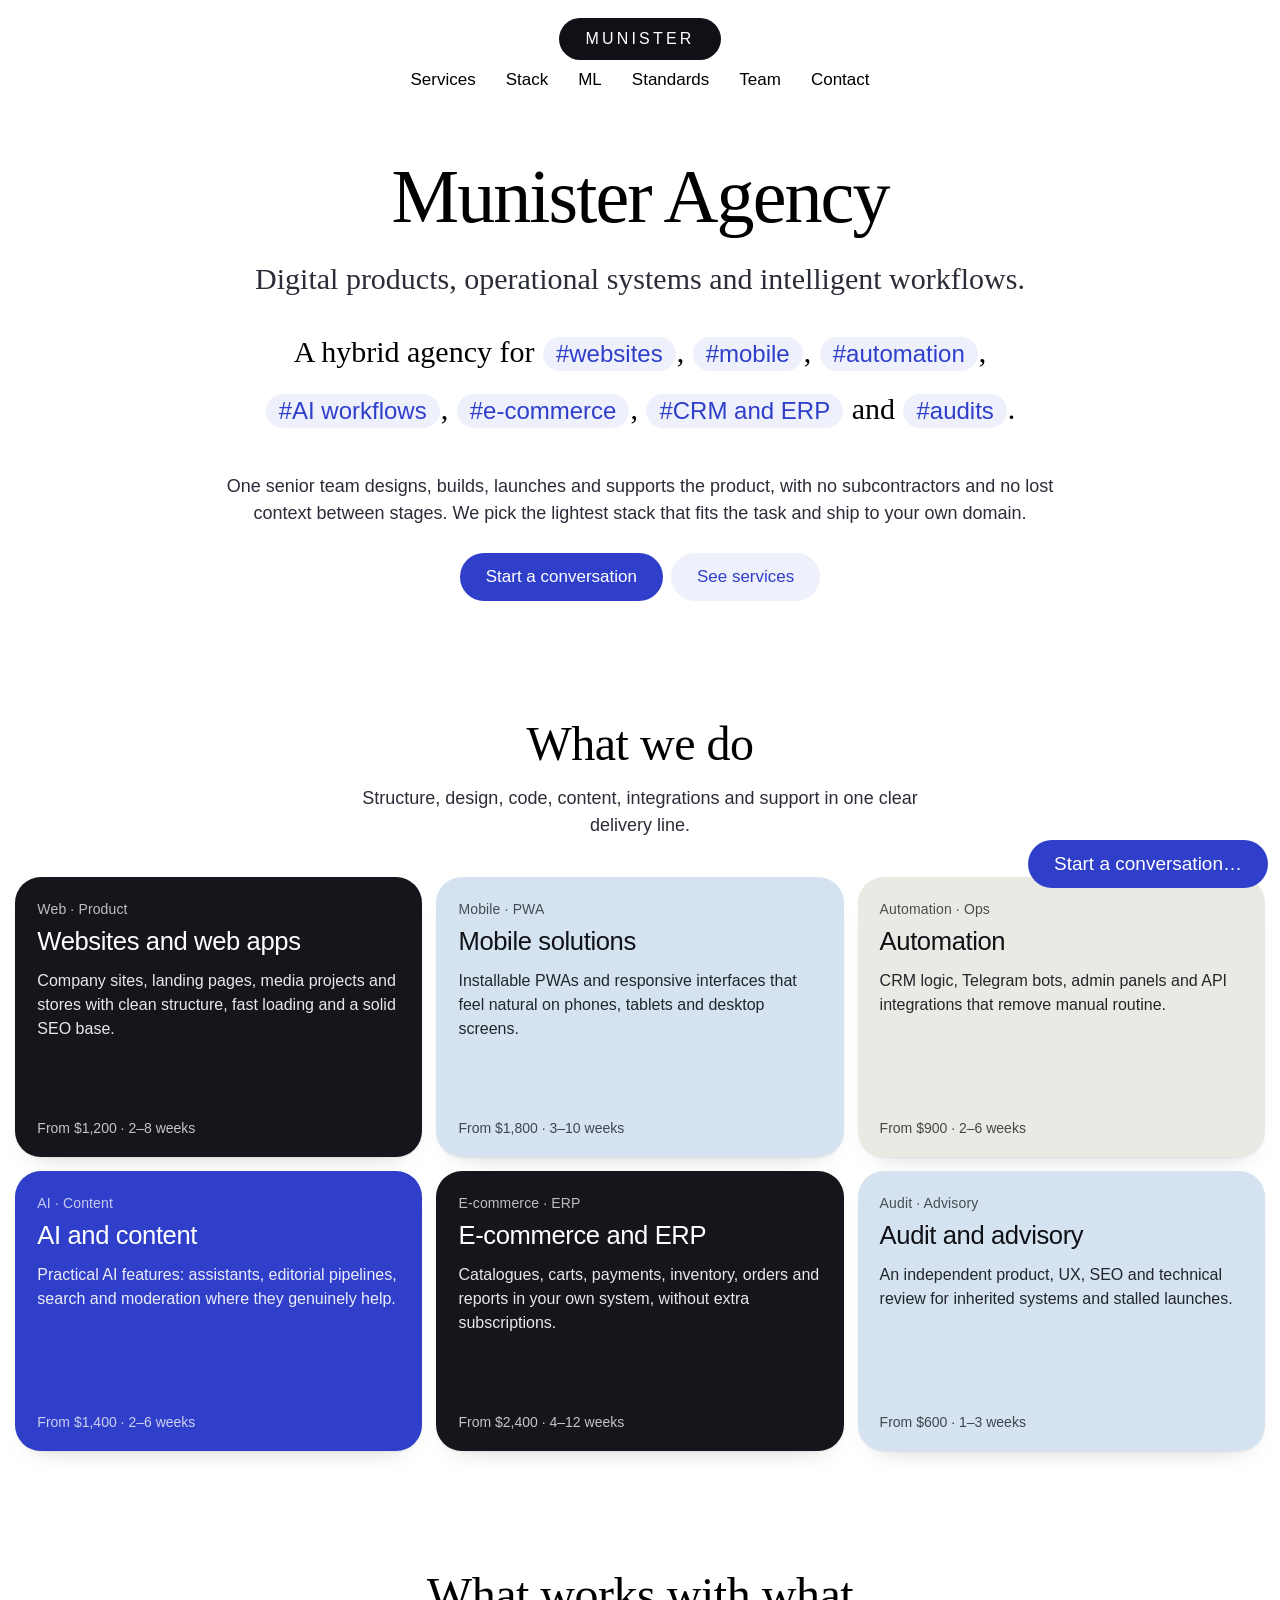
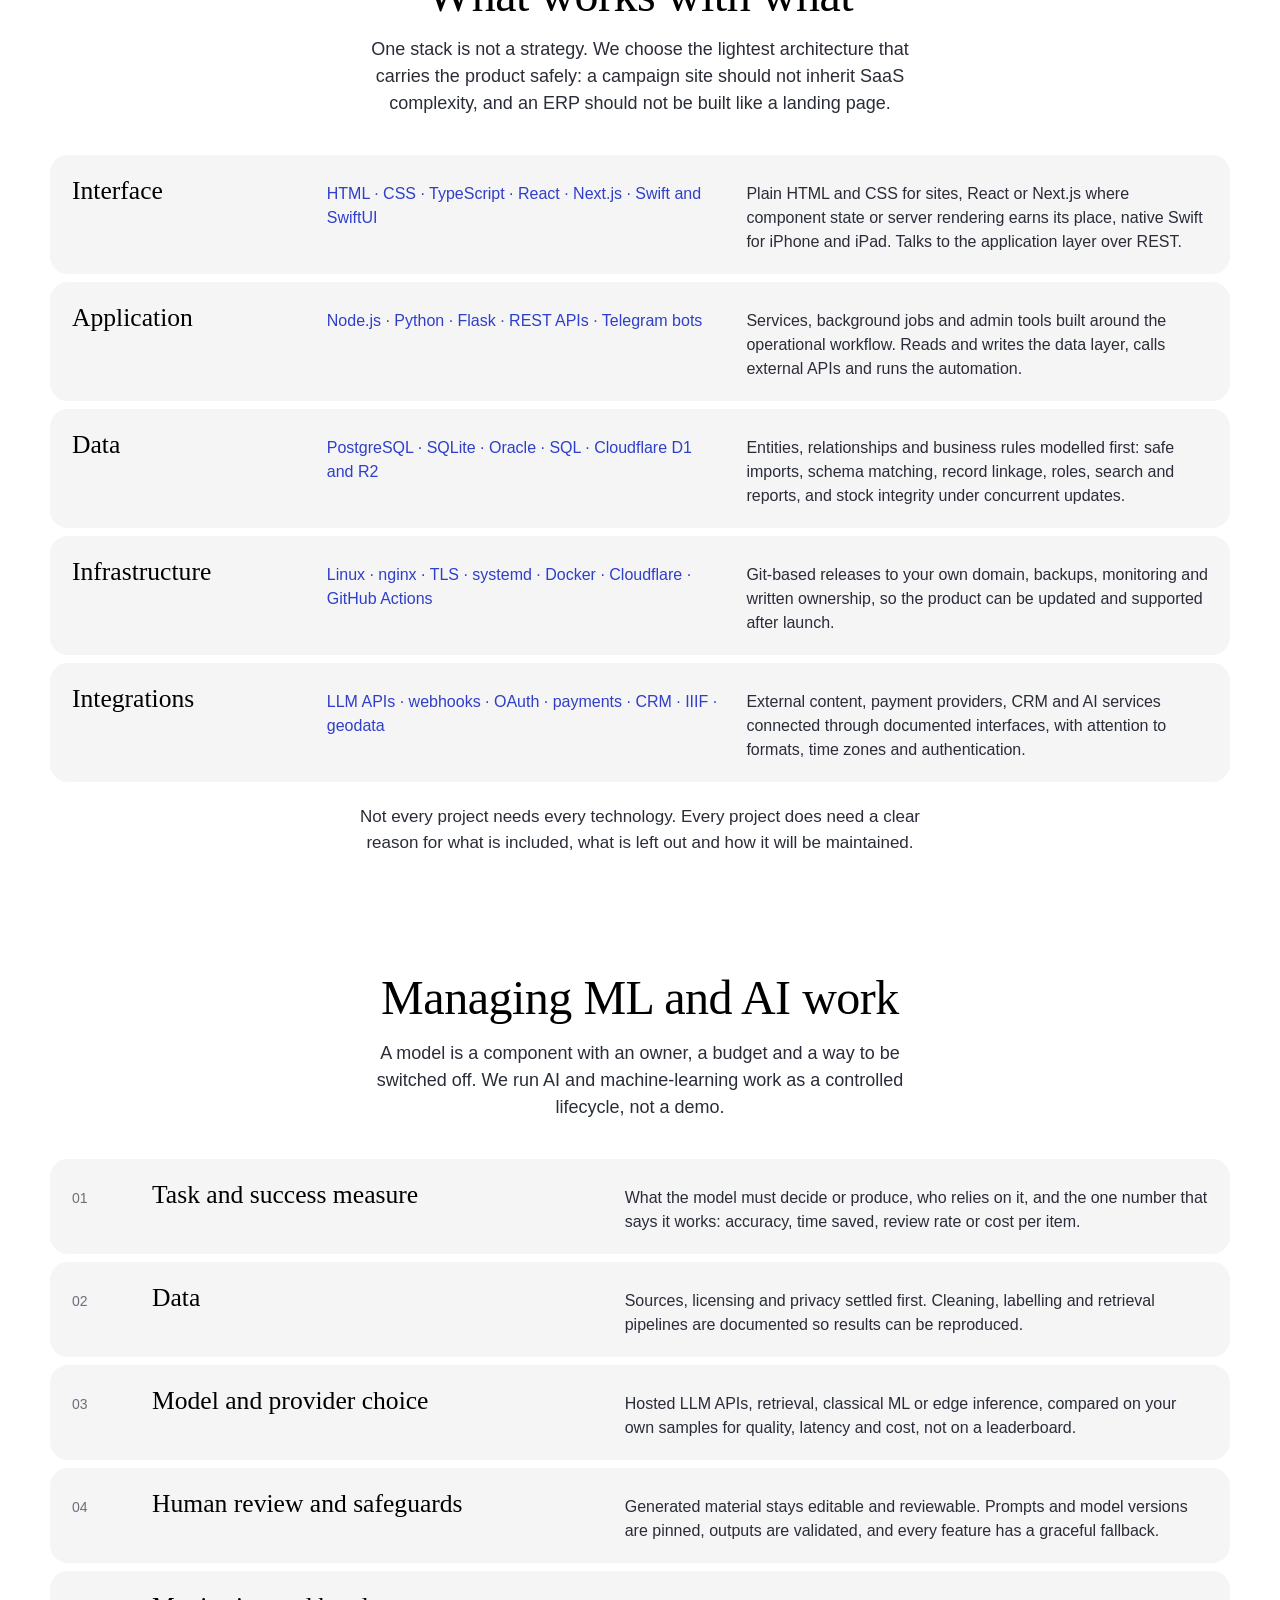
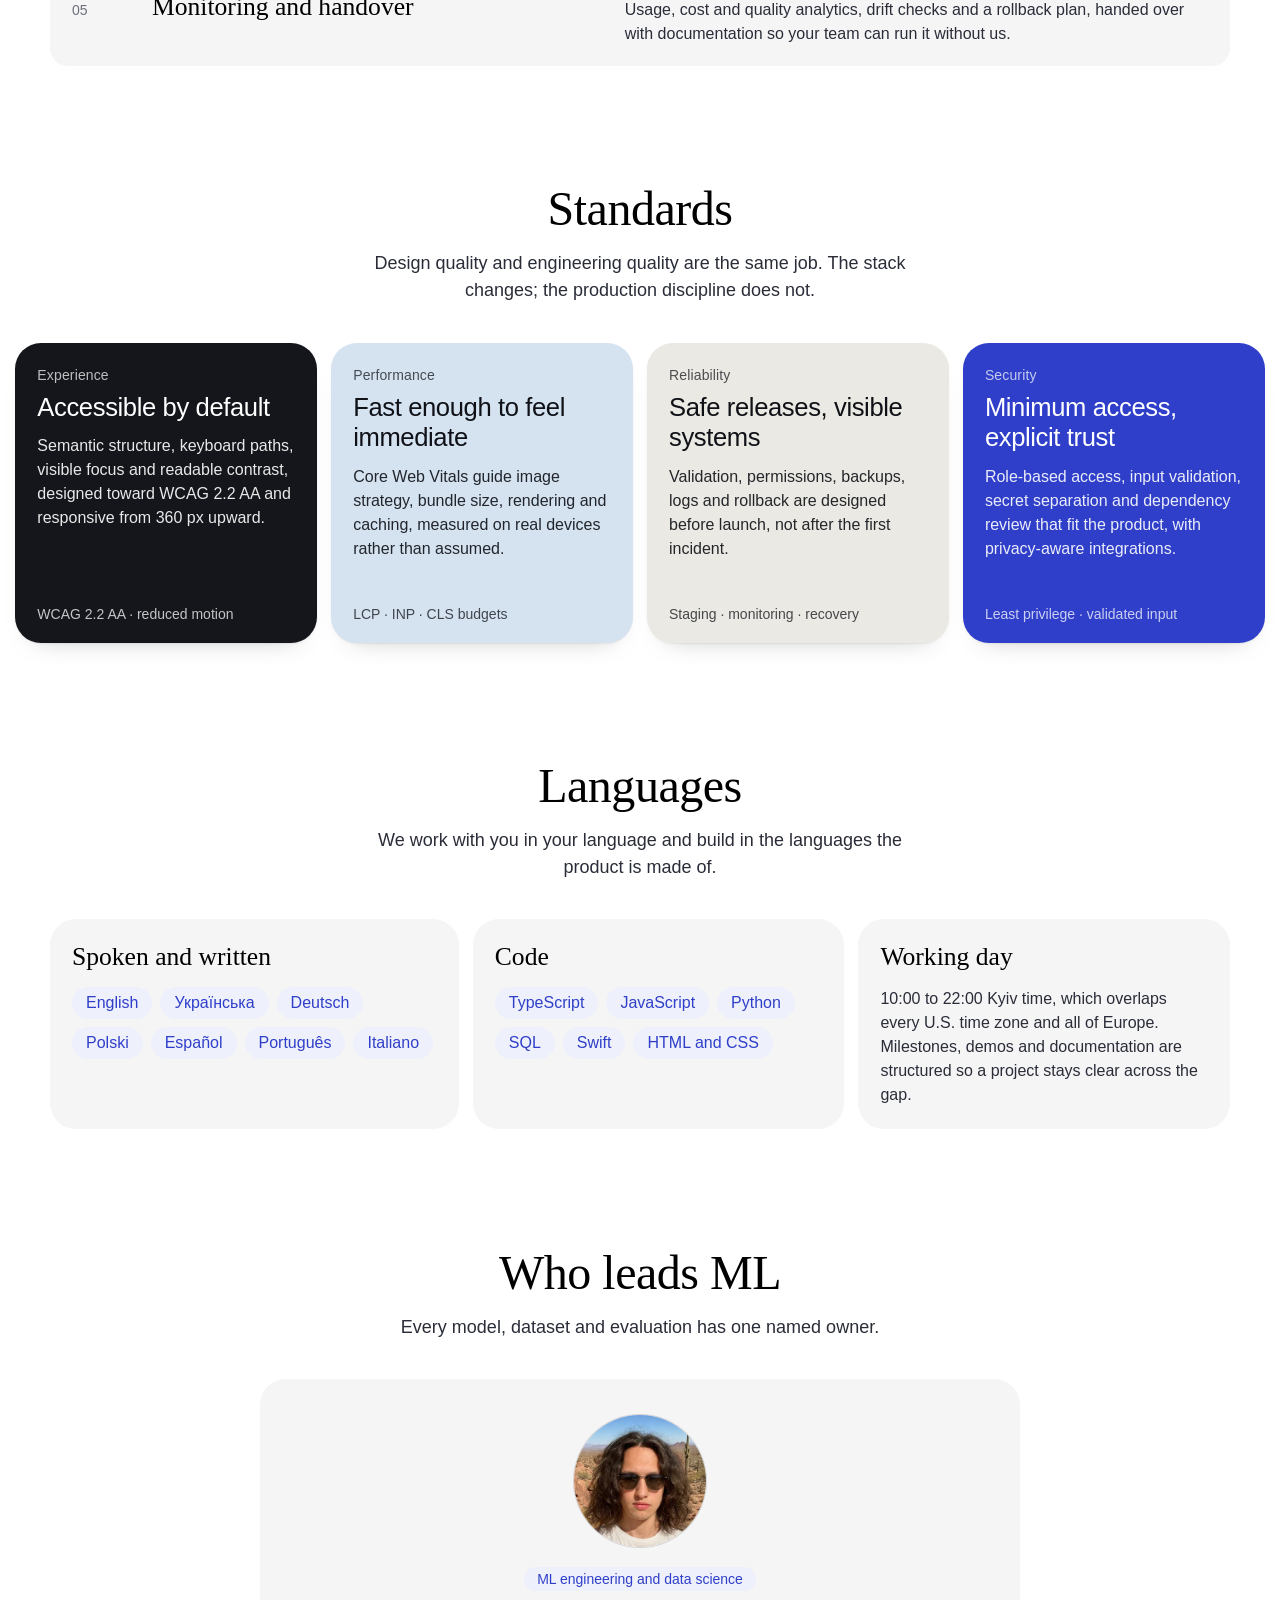
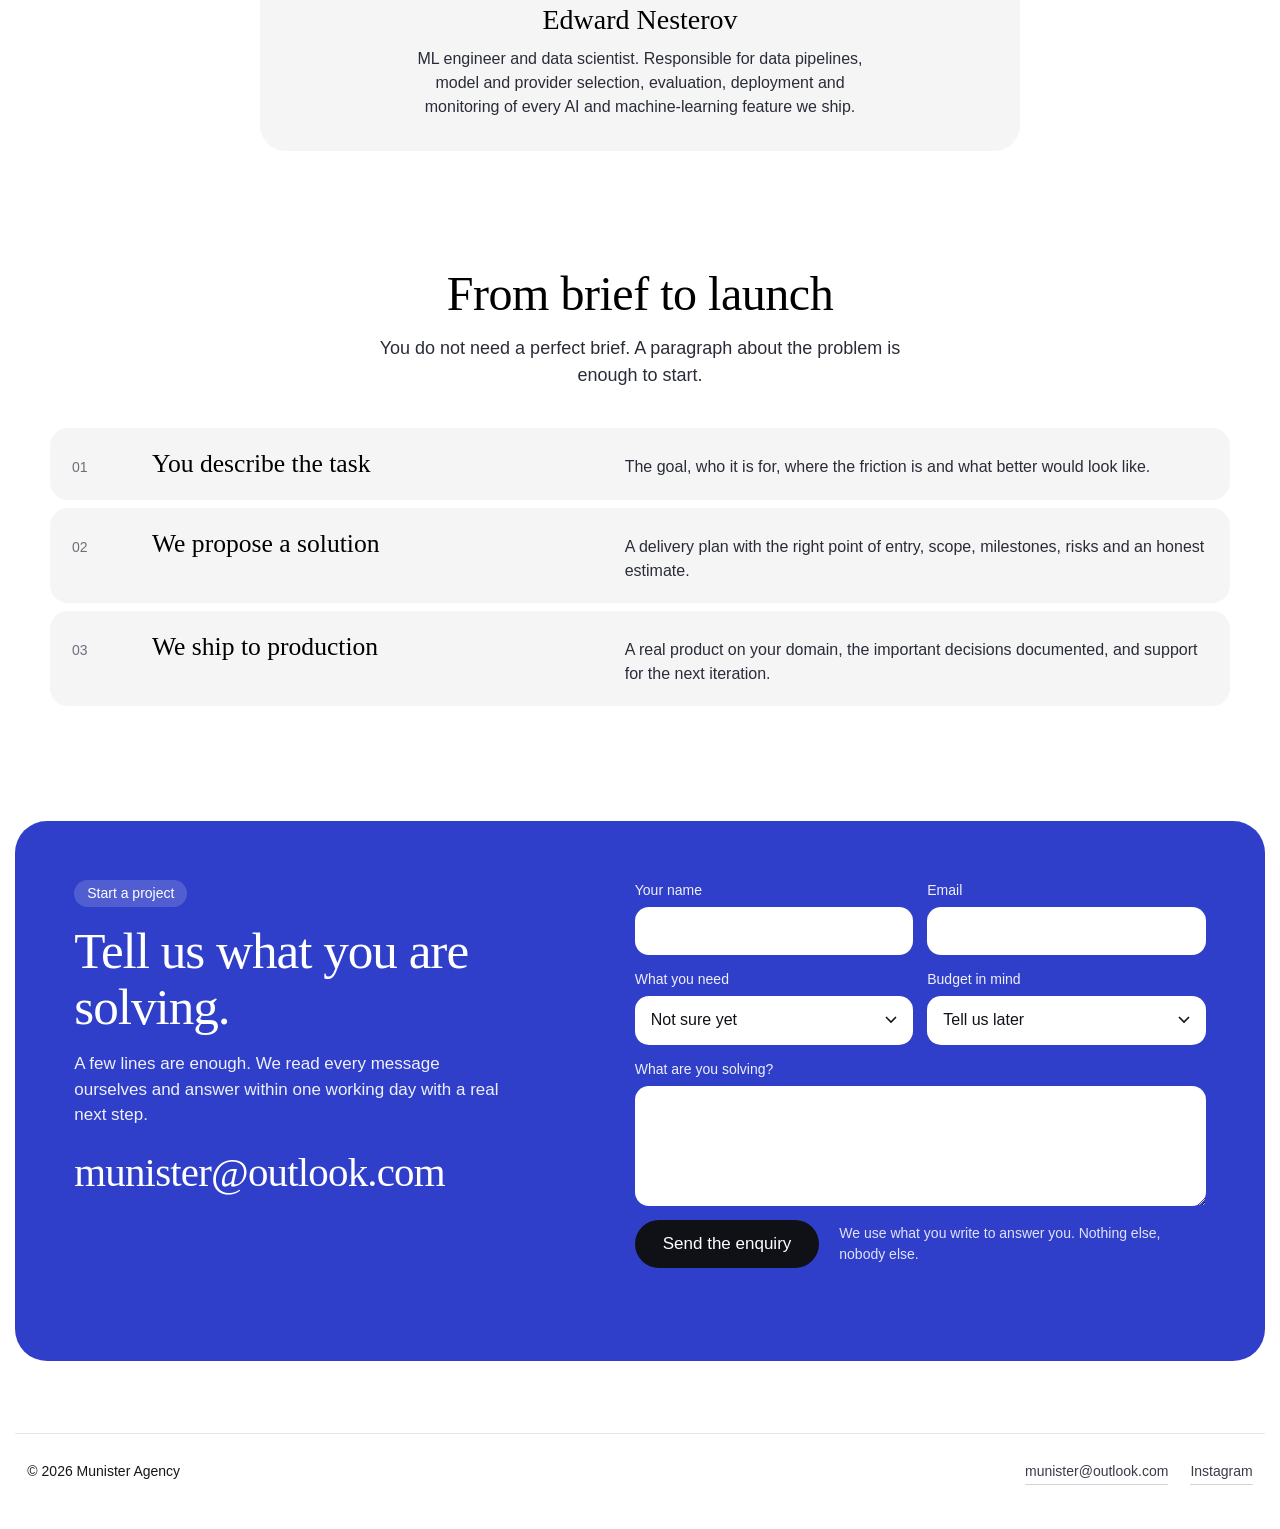
==== commit d4bcd4f4: "Bump agency.css version so browsers drop the cached stylesheet Co-Authored-By: Claude Sonnet 5.5 <no" ====
--- a/index.html
+++ b/index.html
@@ -48,7 +48,7 @@
 }
 </script>
 
-<link rel="stylesheet" href="agency.css?v=1">
+<link rel="stylesheet" href="agency.css?v=2">
 </head>
 <body class="th">
 
--- a/agency.css
+++ b/agency.css
@@ -95,11 +95,11 @@
 
 /* people: an avatar, the direction they answer for, a short bio */
 .people{display:grid;gap:clamp(10px,1.1vw,16px);max-width:760px;margin-inline:auto}
-.people li{display:grid;grid-template-columns:132px minmax(0,1fr);column-gap:28px;align-items:start;padding:28px;border-radius:var(--r-lg);background:var(--card)}
-.people img{grid-row:1 / span 3;width:132px;height:132px;border-radius:50%;object-fit:cover;box-shadow:0 0 0 1px rgba(15,17,23,.14)}
-.people .dir{display:inline-block;justify-self:start;padding:3px 13px;border-radius:999px;background:var(--chip);color:var(--chip-ink);font-size:14px;line-height:1.3}
+.people li{display:flex;flex-direction:column;align-items:center;text-align:center;padding:36px 28px 32px;border-radius:var(--r-lg);background:var(--card)}
+.people img{width:132px;height:132px;border-radius:50%;object-fit:cover;box-shadow:0 0 0 1px rgba(15,17,23,.14)}
+.people .dir{display:inline-block;margin-top:20px;padding:3px 13px;border-radius:999px;background:var(--chip);color:var(--chip-ink);font-size:14px;line-height:1.3}
 .people h3{margin-top:12px;font-size:clamp(22px,2.2vw,28px);line-height:1.2}
-.people p{margin-top:10px;font-size:16px;color:var(--muted)}
+.people p{max-width:52ch;margin-top:10px;font-size:16px;color:var(--muted)}
 
 /* contact: the indigo panel, with the form on it */
 .contact{display:grid;grid-template-columns:minmax(0,1fr) minmax(0,1.15fr);gap:clamp(28px,5vw,80px);align-items:start;margin-top:clamp(64px,9vw,120px);padding:clamp(28px,4.6vw,60px);border-radius:var(--r-xl);background:var(--blue);color:#fff}
@@ -148,8 +148,8 @@
 @media (max-width:900px){
   .layers li{grid-template-columns:1fr}
   .lang-groups{grid-template-columns:1fr}
-  .people li{grid-template-columns:96px minmax(0,1fr);column-gap:18px;padding:22px}
-  .people img{width:96px;height:96px}
+  .people li{padding:28px 20px 26px}
+  .people img{width:112px;height:112px}
   .contact{grid-template-columns:1fr}
   .steps li{grid-template-columns:44px minmax(0,1fr)}
   .steps p{grid-column:2}
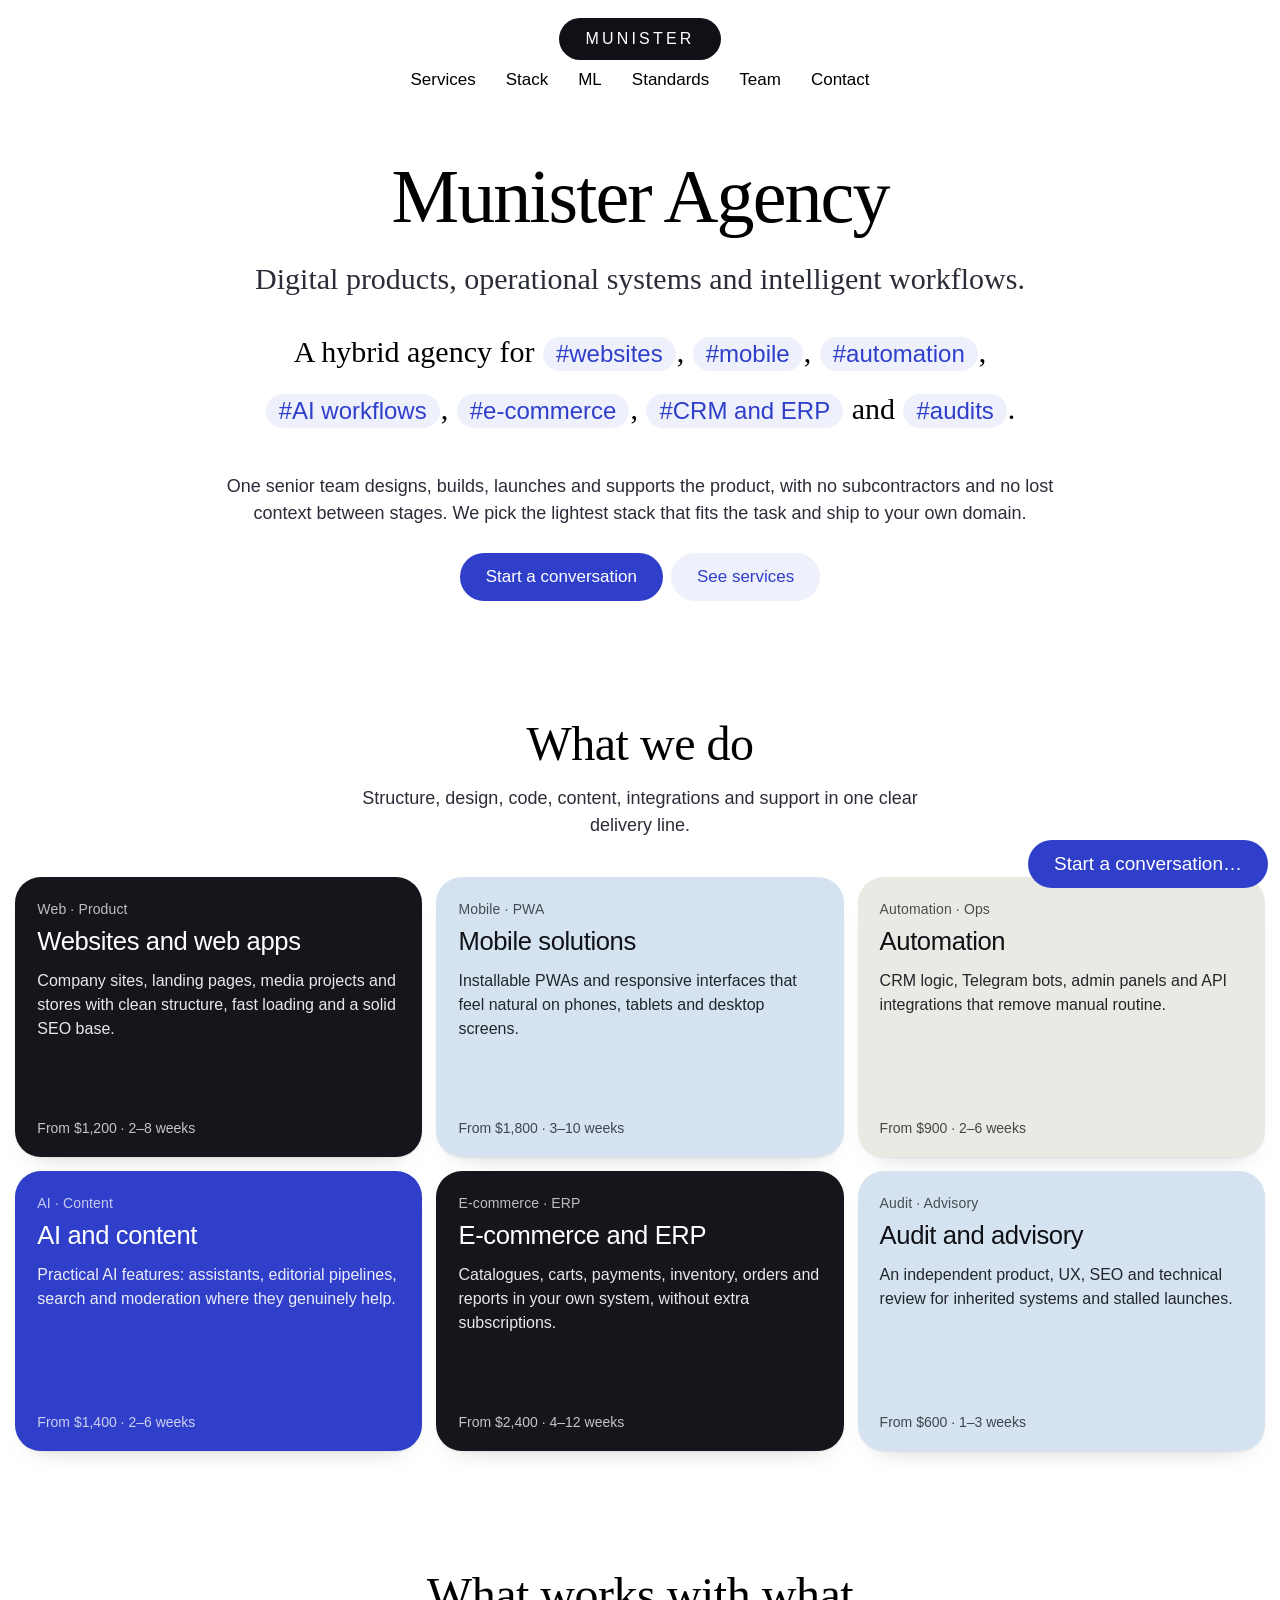
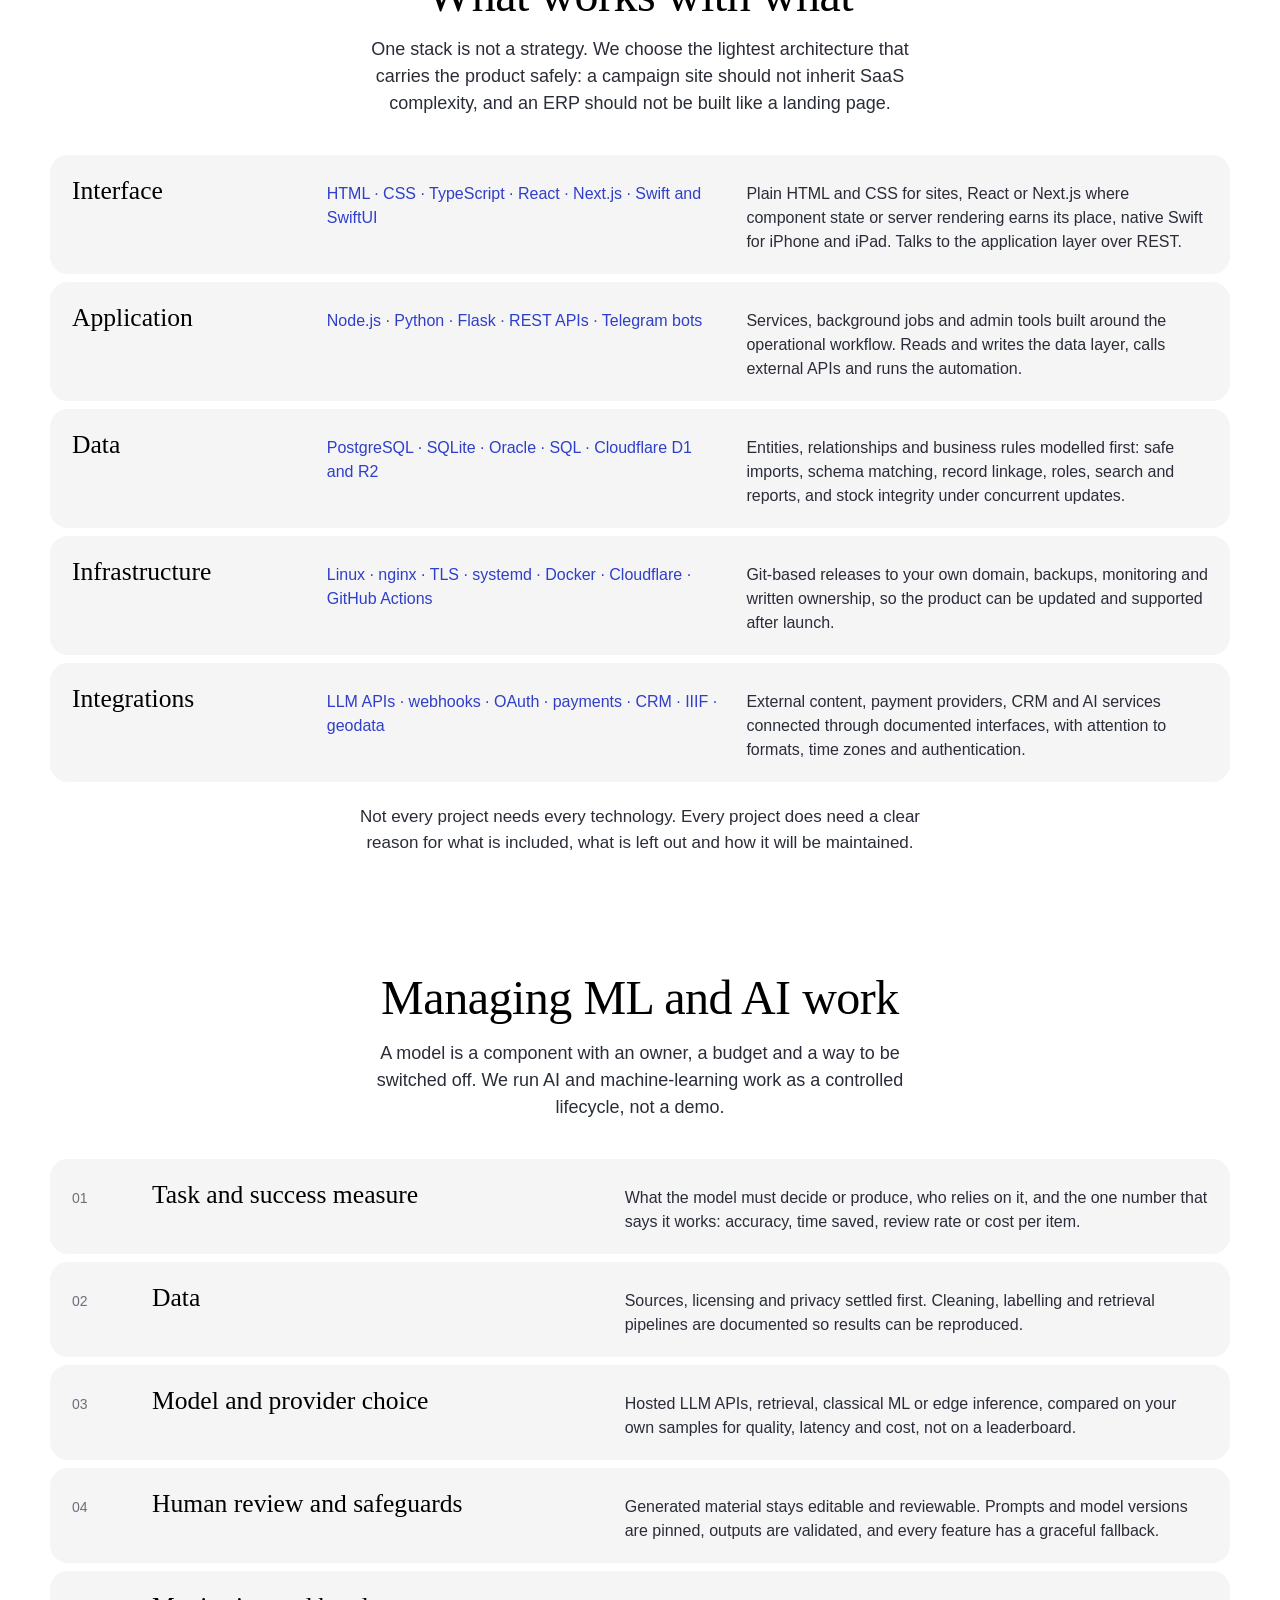
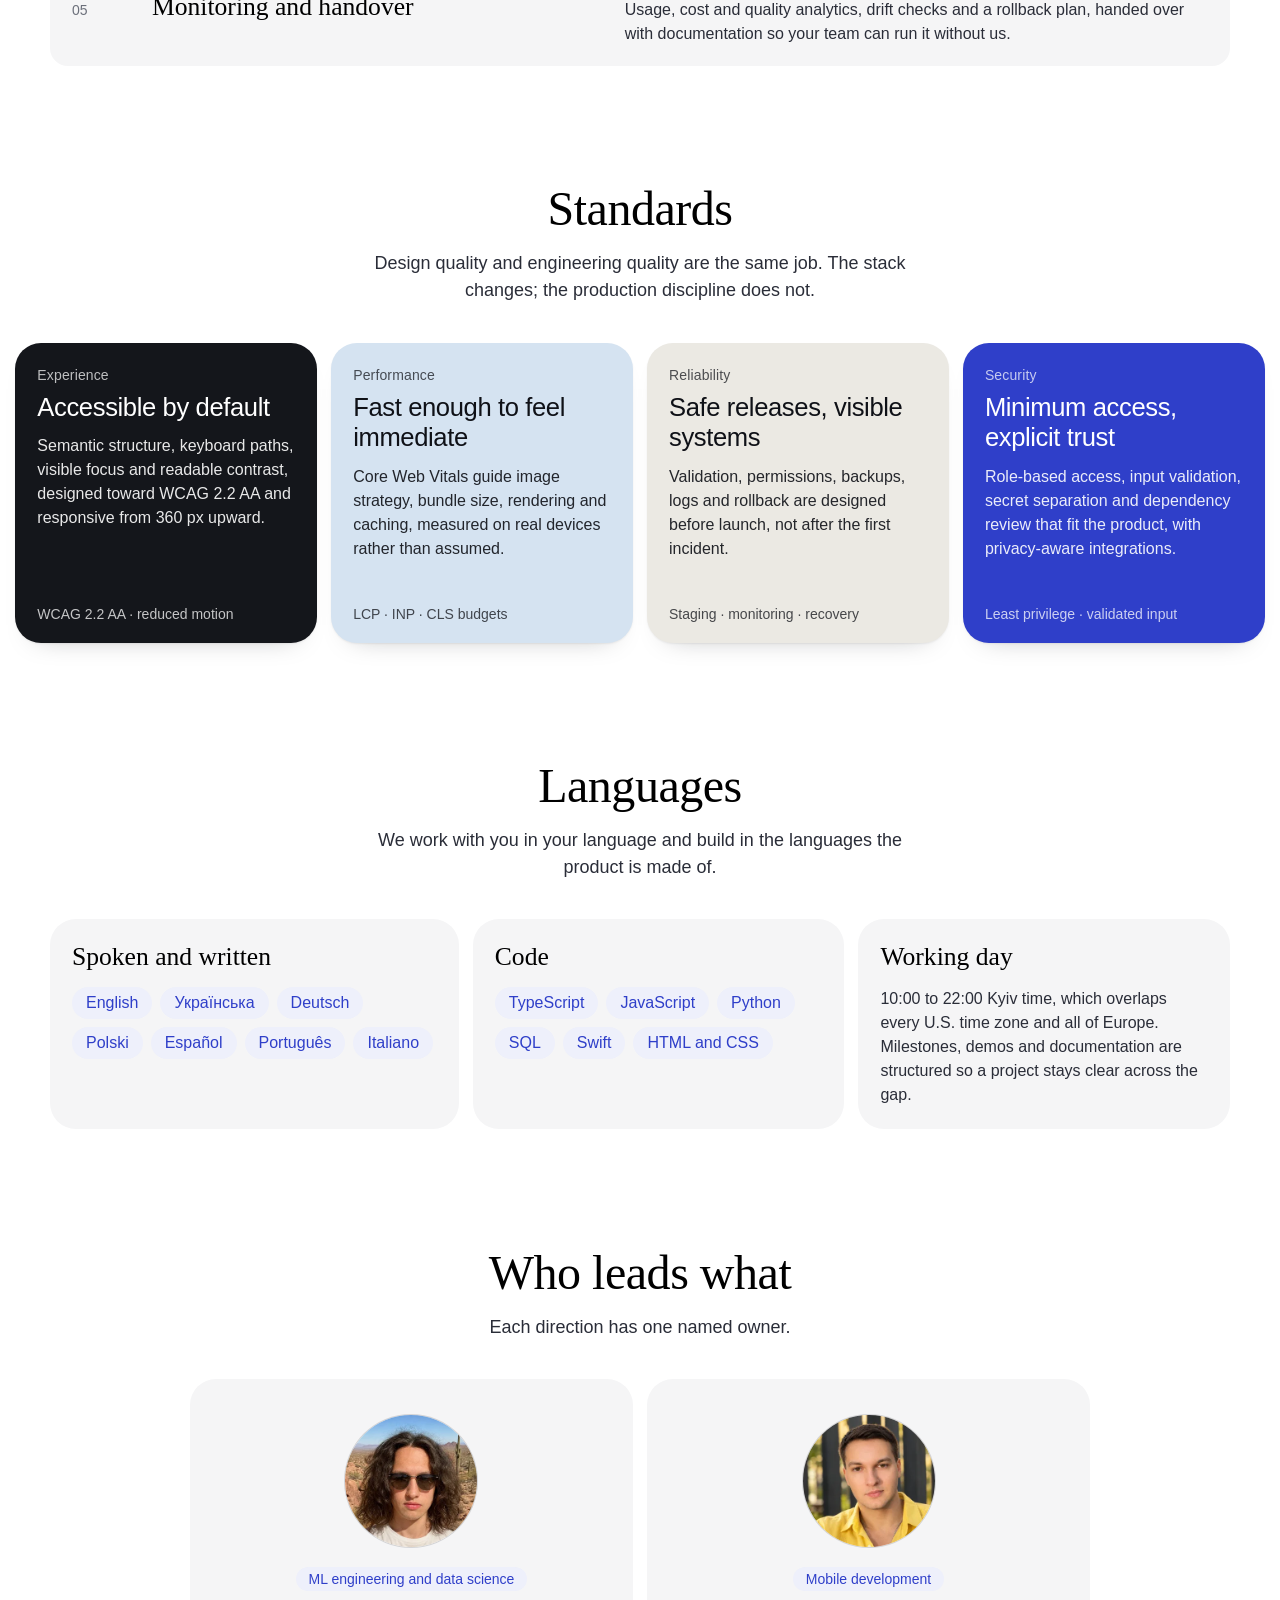
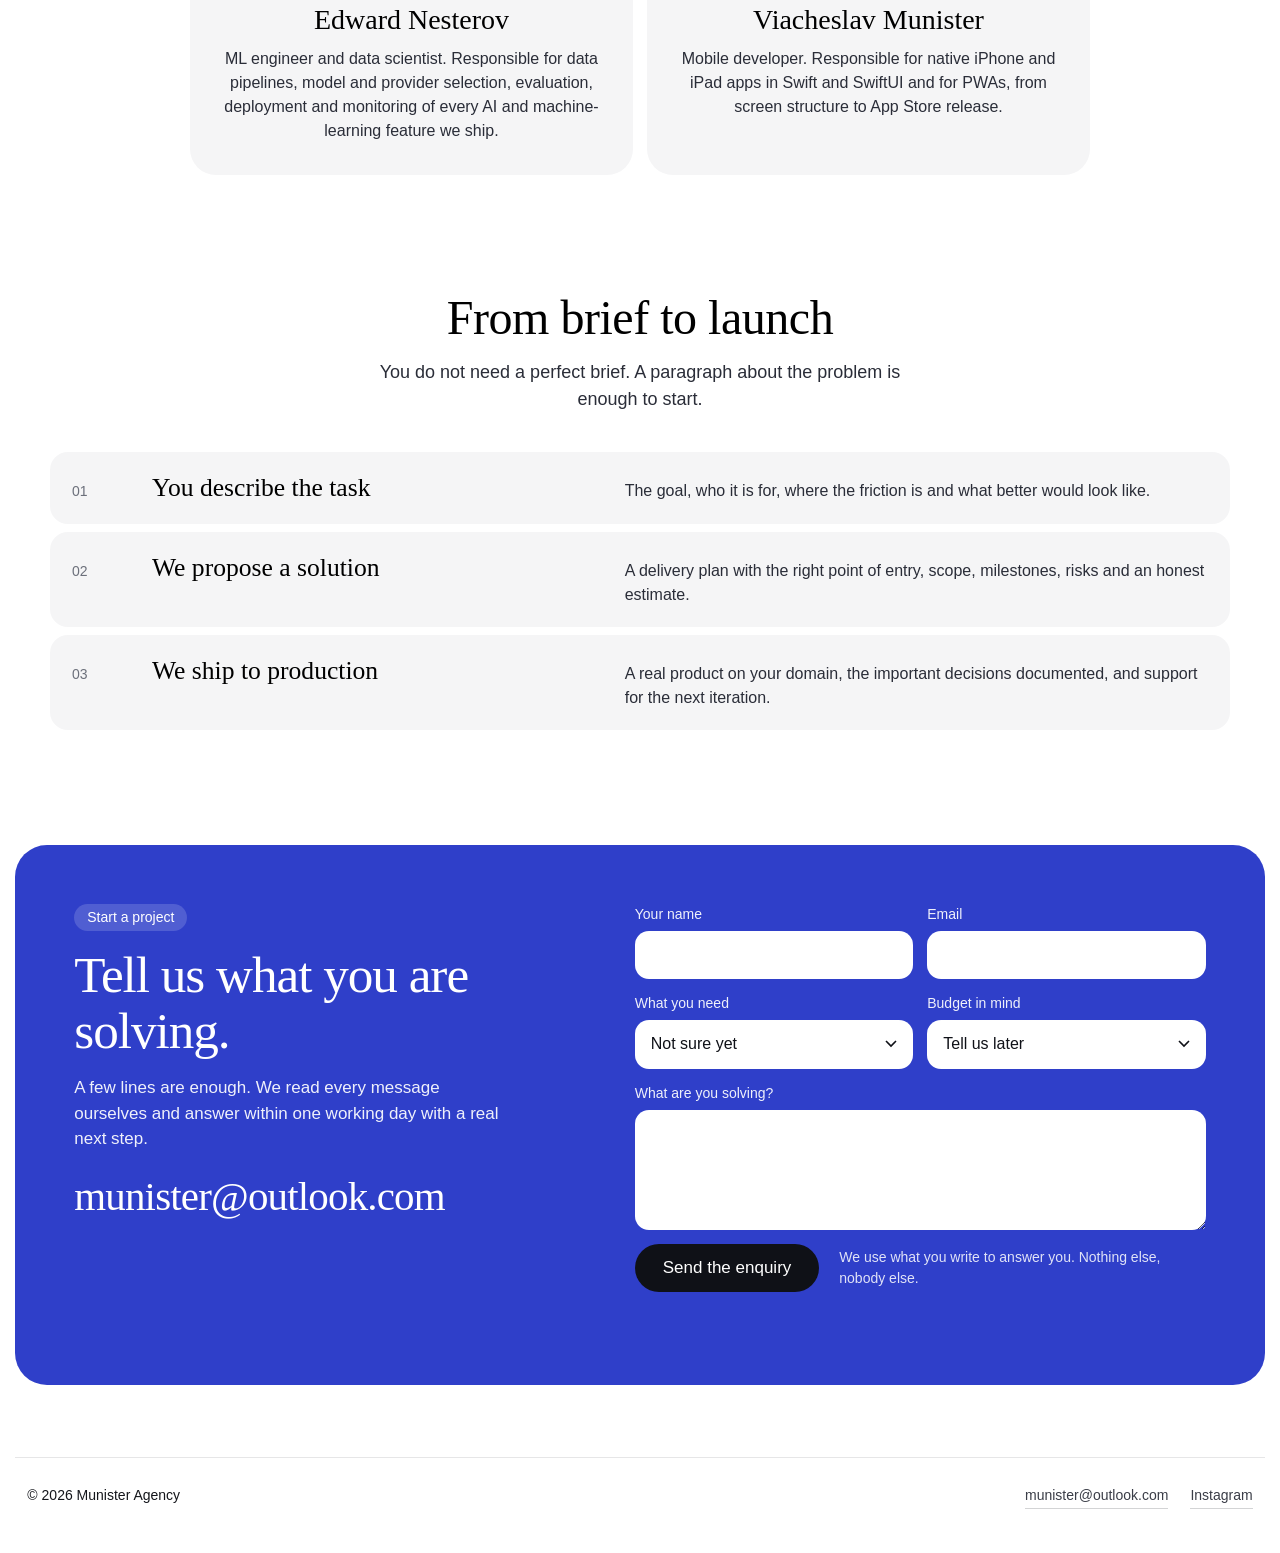
==== commit ca4e34e0: "Team: Viacheslav Munister added as mobile development lead next to Edward Nesterov (ML); two-column " ====
--- a/index.html
+++ b/index.html
@@ -48,7 +48,7 @@
 }
 </script>
 
-<link rel="stylesheet" href="agency.css?v=2">
+<link rel="stylesheet" href="agency.css?v=3">
 </head>
 <body class="th">
 
@@ -251,9 +251,9 @@
   <section class="sec" id="team">
     <div class="sec-head">
       <div>
-        <h2>Who leads ML</h2>
-      </div>
-      <p class="sec-note">Every model, dataset and evaluation has one named owner.</p>
+        <h2>Who leads what</h2>
+      </div>
+      <p class="sec-note">Each direction has one named owner.</p>
     </div>
     <ul class="people">
       <li>
@@ -261,6 +261,12 @@
         <span class="dir">ML engineering and data science</span>
         <h3>Edward Nesterov</h3>
         <p>ML engineer and data scientist. Responsible for data pipelines, model and provider selection, evaluation, deployment and monitoring of every AI and machine-learning feature we ship.</p>
+      </li>
+      <li>
+        <img src="avatars/viacheslav-munister.webp" alt="Viacheslav Munister" width="320" height="320" loading="lazy" decoding="async">
+        <span class="dir">Mobile development</span>
+        <h3>Viacheslav Munister</h3>
+        <p>Mobile developer. Responsible for native iPhone and iPad apps in Swift and SwiftUI and for PWAs, from screen structure to App Store release.</p>
       </li>
     </ul>
   </section>
--- a/agency.css
+++ b/agency.css
@@ -94,7 +94,7 @@
 .chips li{padding:4px 14px;border-radius:999px;background:var(--chip);color:var(--chip-ink);font-size:16px}
 
 /* people: an avatar, the direction they answer for, a short bio */
-.people{display:grid;gap:clamp(10px,1.1vw,16px);max-width:760px;margin-inline:auto}
+.people{display:grid;grid-template-columns:repeat(2,minmax(0,1fr));gap:clamp(10px,1.1vw,16px);max-width:900px;margin-inline:auto}
 .people li{display:flex;flex-direction:column;align-items:center;text-align:center;padding:36px 28px 32px;border-radius:var(--r-lg);background:var(--card)}
 .people img{width:132px;height:132px;border-radius:50%;object-fit:cover;box-shadow:0 0 0 1px rgba(15,17,23,.14)}
 .people .dir{display:inline-block;margin-top:20px;padding:3px 13px;border-radius:999px;background:var(--chip);color:var(--chip-ink);font-size:14px;line-height:1.3}
@@ -147,7 +147,7 @@
 }
 @media (max-width:900px){
   .layers li{grid-template-columns:1fr}
-  .lang-groups{grid-template-columns:1fr}
+  .lang-groups,.people{grid-template-columns:1fr}
   .people li{padding:28px 20px 26px}
   .people img{width:112px;height:112px}
   .contact{grid-template-columns:1fr}
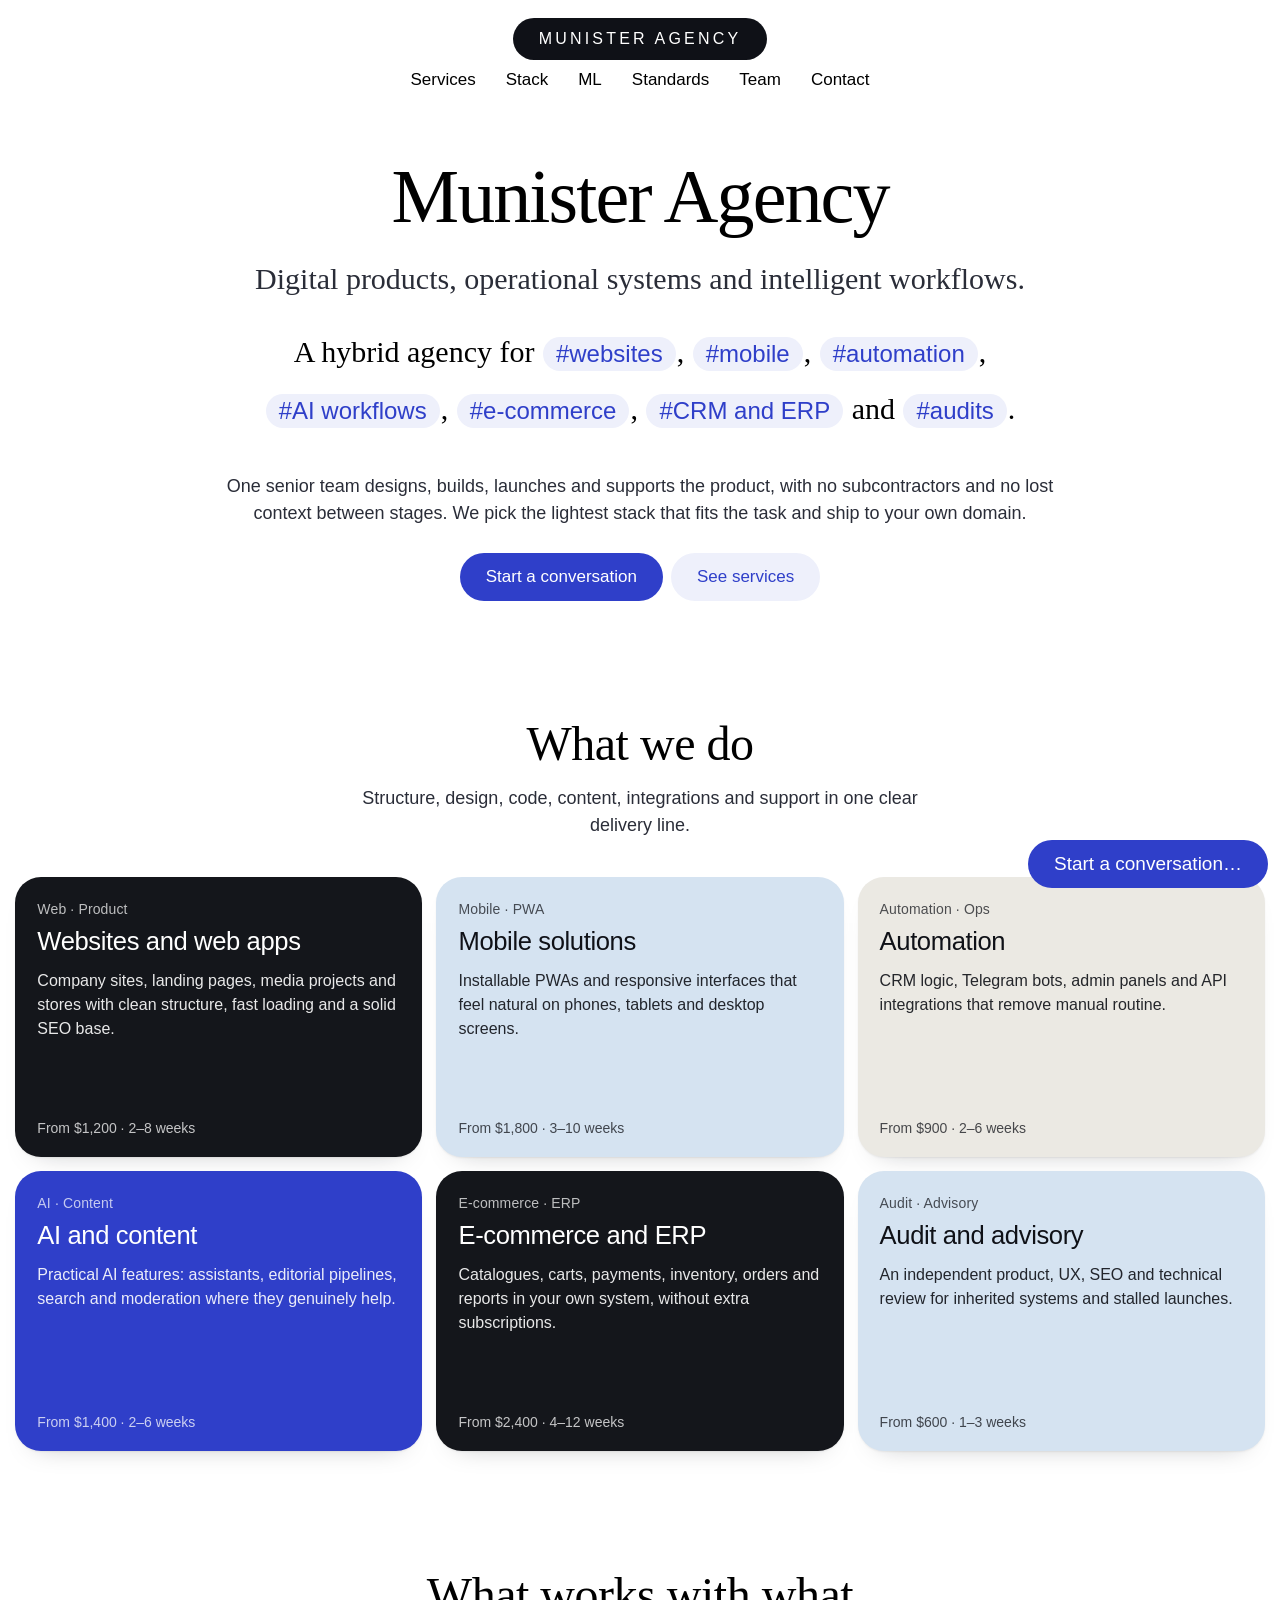
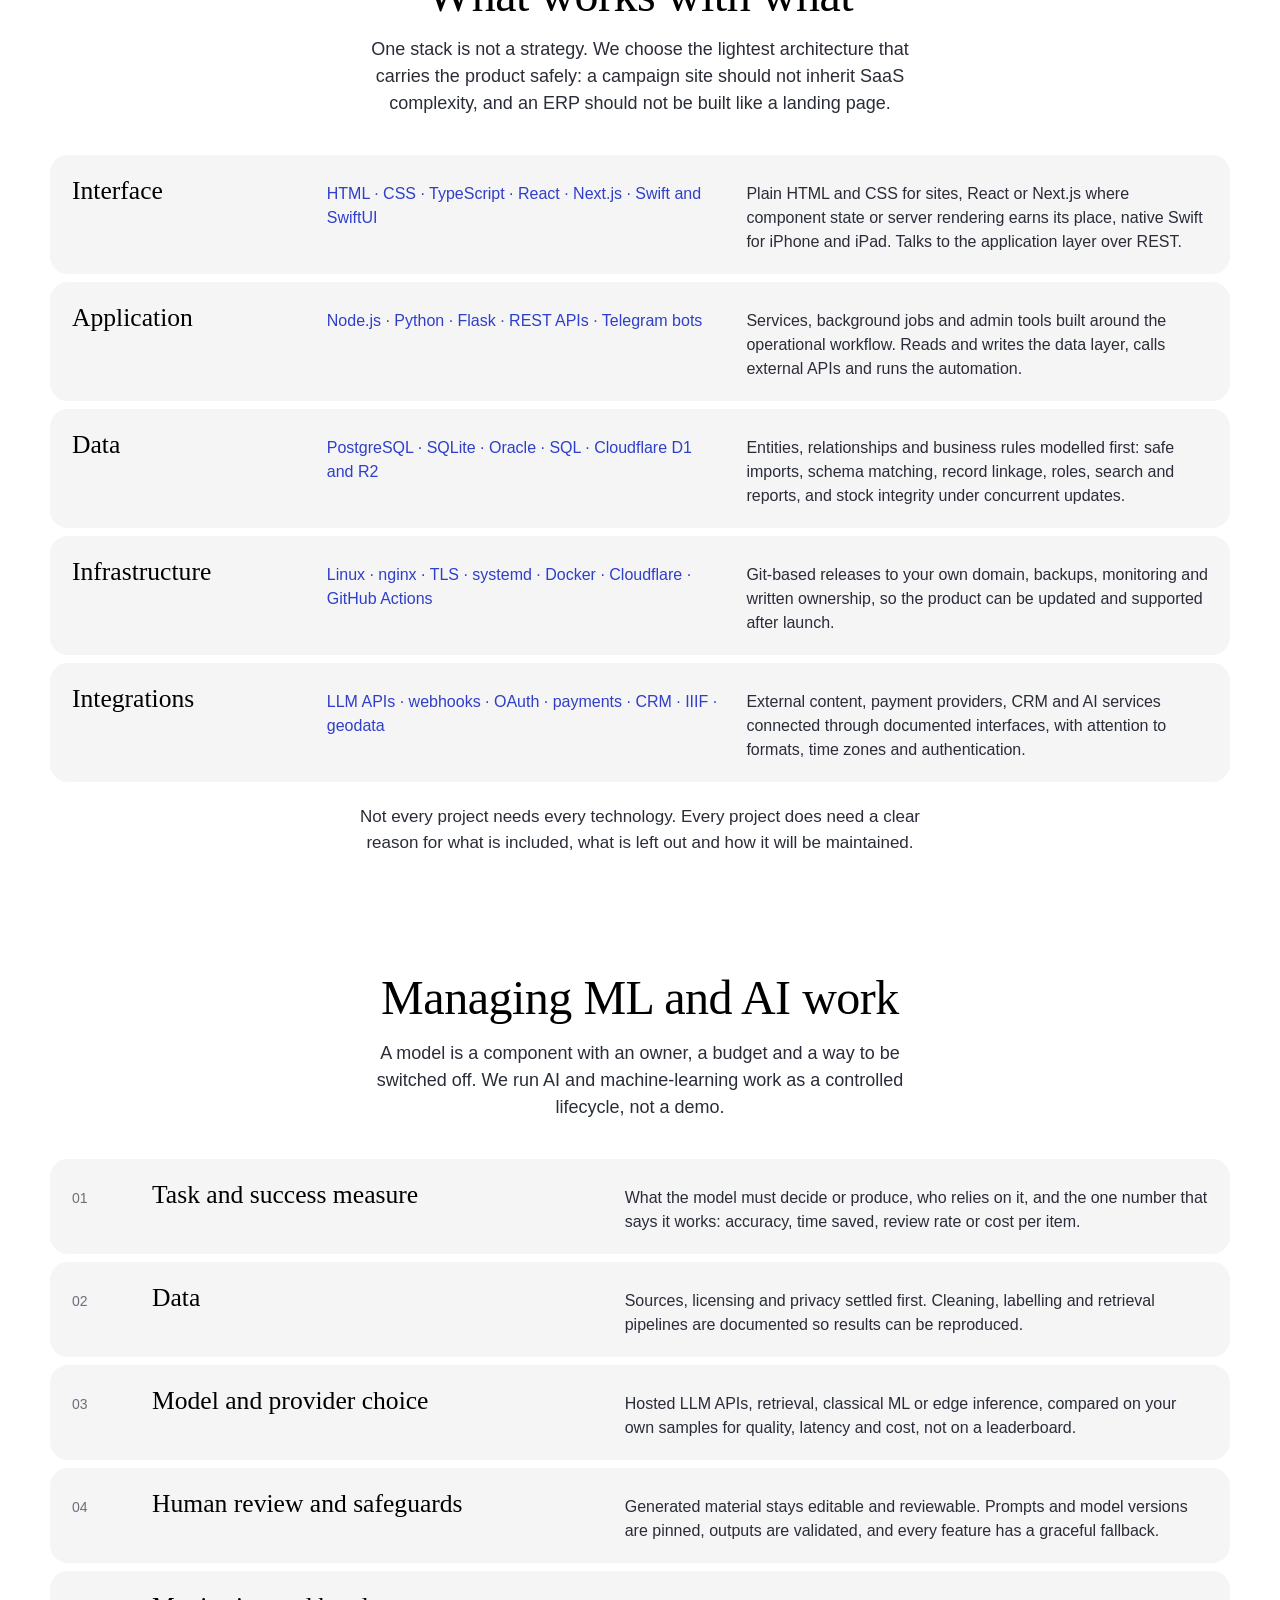
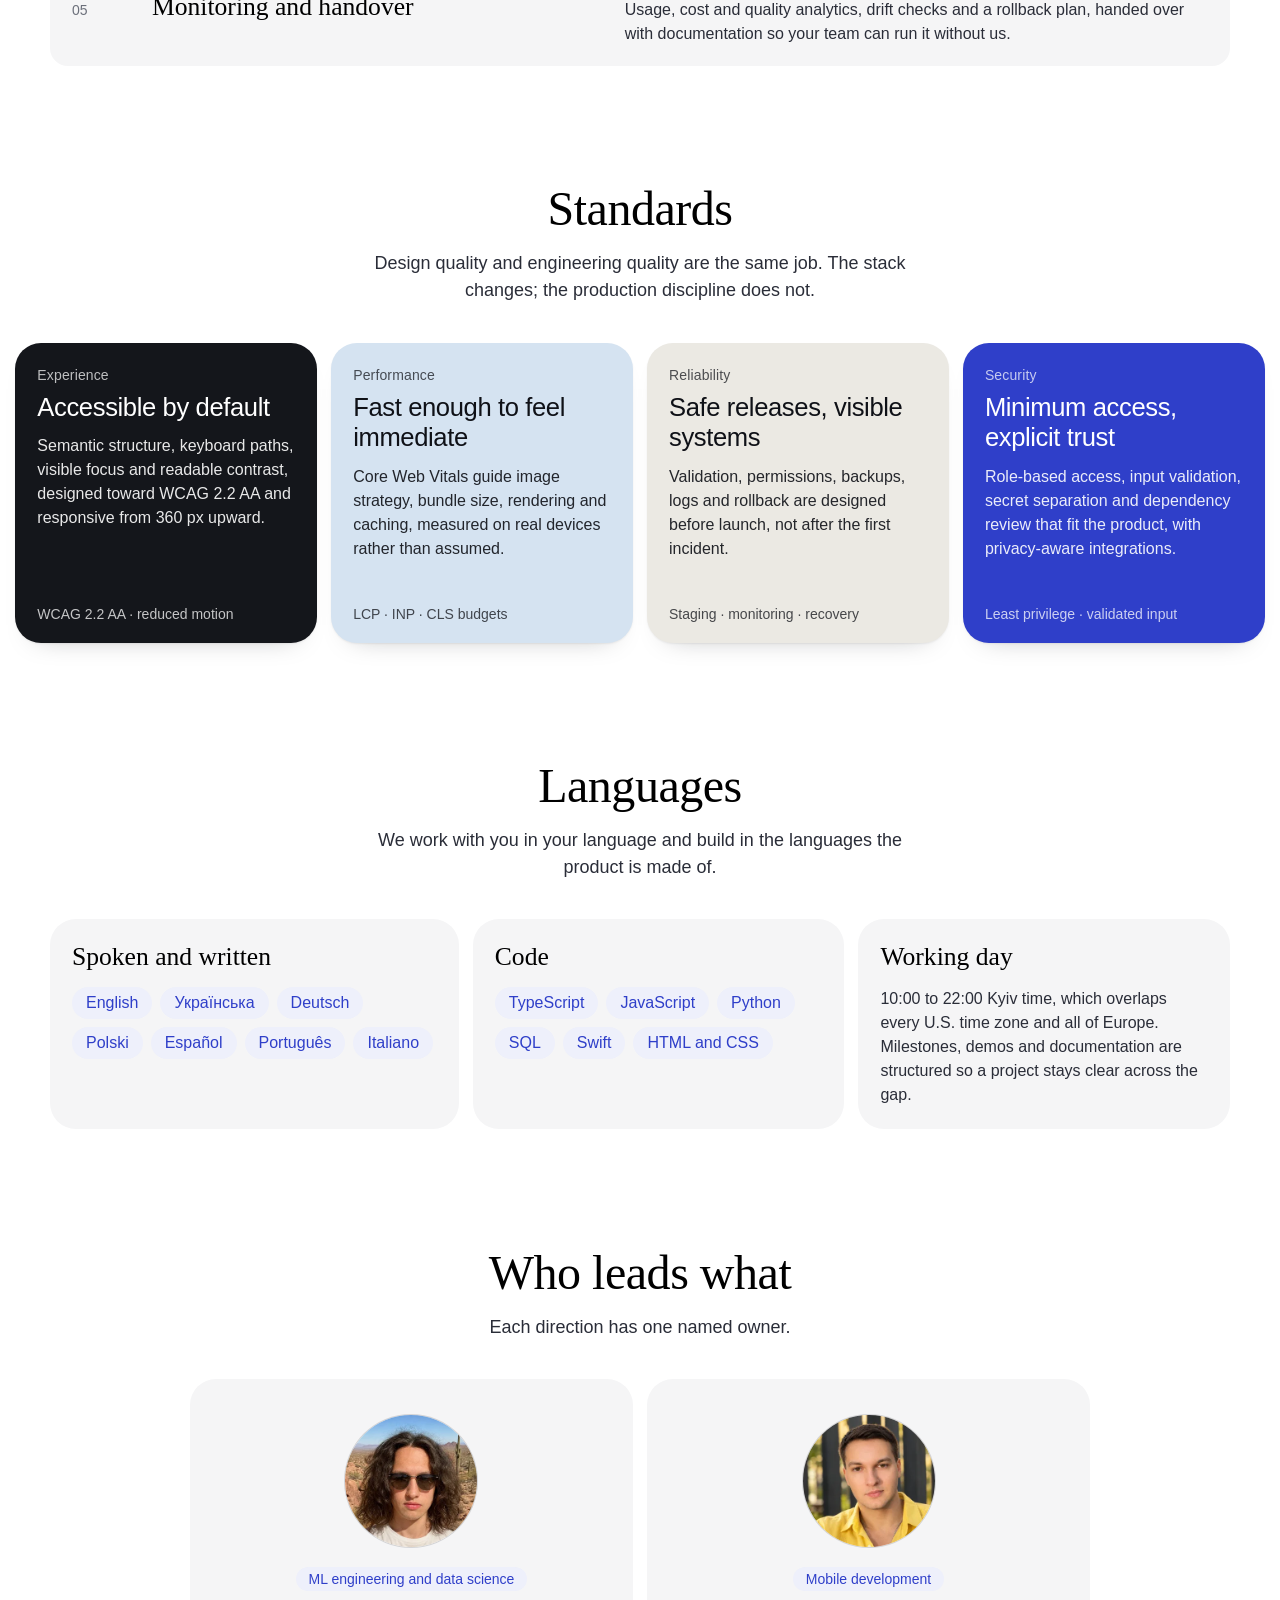
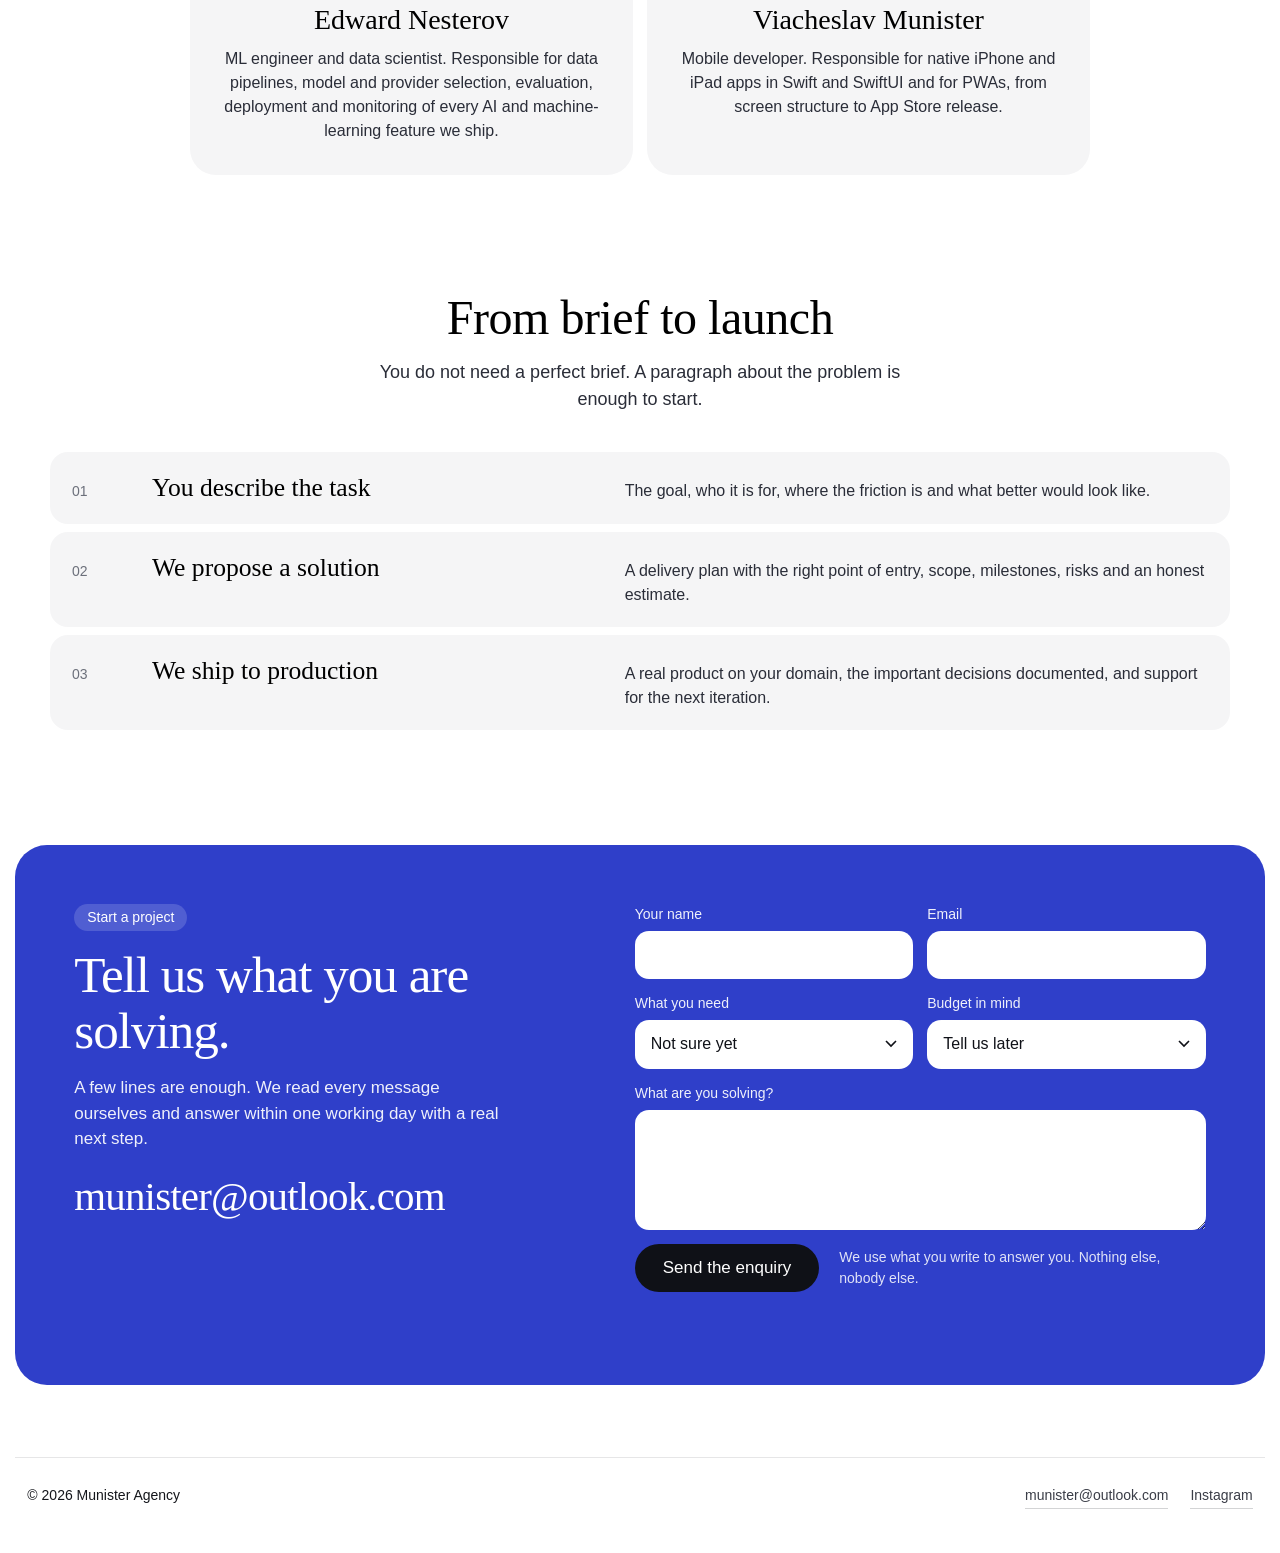
==== commit a054c392: "Header pill reads MUNISTER AGENCY (and on the 404 page) Co-Authored-By: Claude Sonnet 5.5 <noreply@a" ====
--- a/index.html
+++ b/index.html
@@ -48,14 +48,14 @@
 }
 </script>
 
-<link rel="stylesheet" href="agency.css?v=3">
+<link rel="stylesheet" href="agency.css?v=4">
 </head>
 <body class="th">
 
 <a class="skip" href="#main">Skip to content</a>
 
 <header class="site-head">
-  <a class="wordmark" href="/">Munister</a>
+  <a class="wordmark" href="/">Munister Agency</a>
   <nav aria-label="Main">
     <a href="#services">Services</a>
     <a href="#stack">Stack</a>
--- a/agency.css
+++ b/agency.css
@@ -156,7 +156,7 @@
 }
 @media (max-width:760px){
   :root{--bar:96px;--r-xl:26px;--r-lg:22px;--r-md:15px}
-  .wordmark{padding:7px 18px}
+  .wordmark{padding:7px 18px;letter-spacing:.16em;font-size:15px}
   .site-head nav{max-width:100%}
   .site-head nav a{font-size:15px;padding-inline:8px}
   .opening{padding-top:20px}
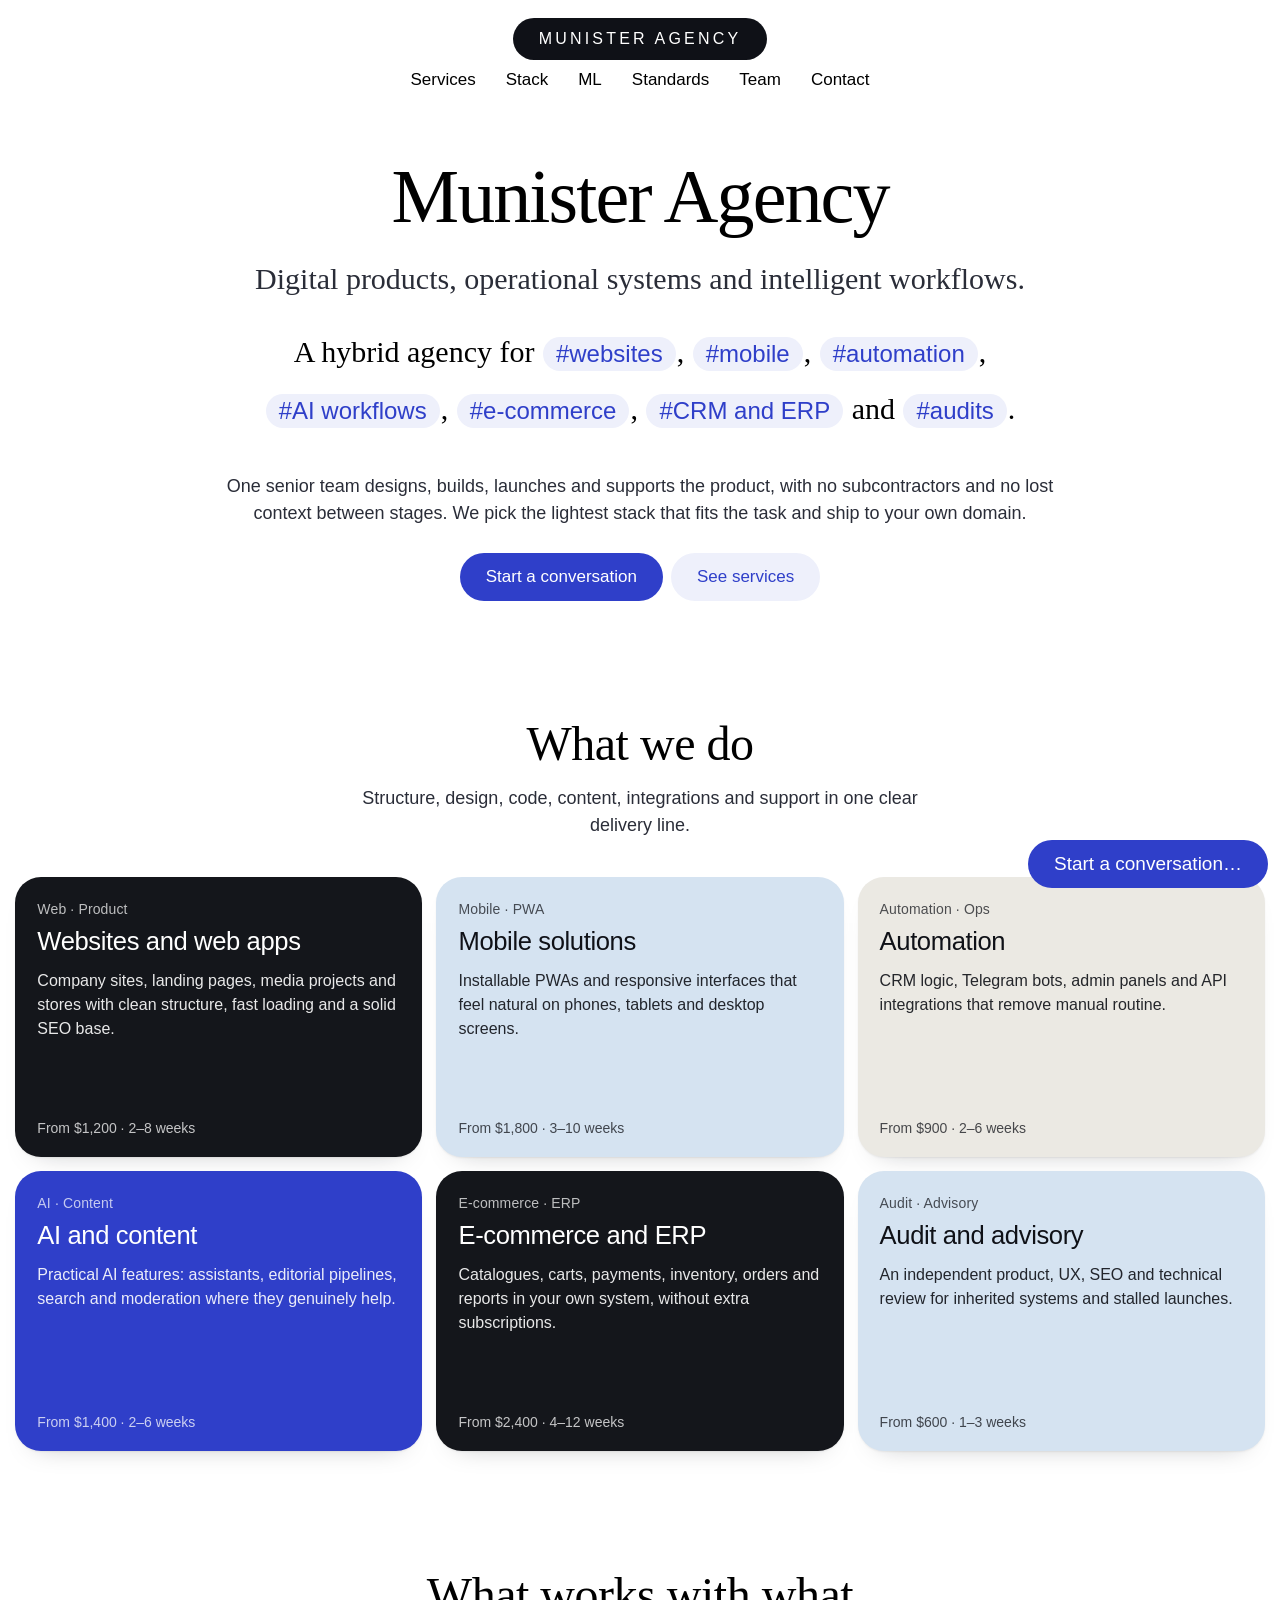
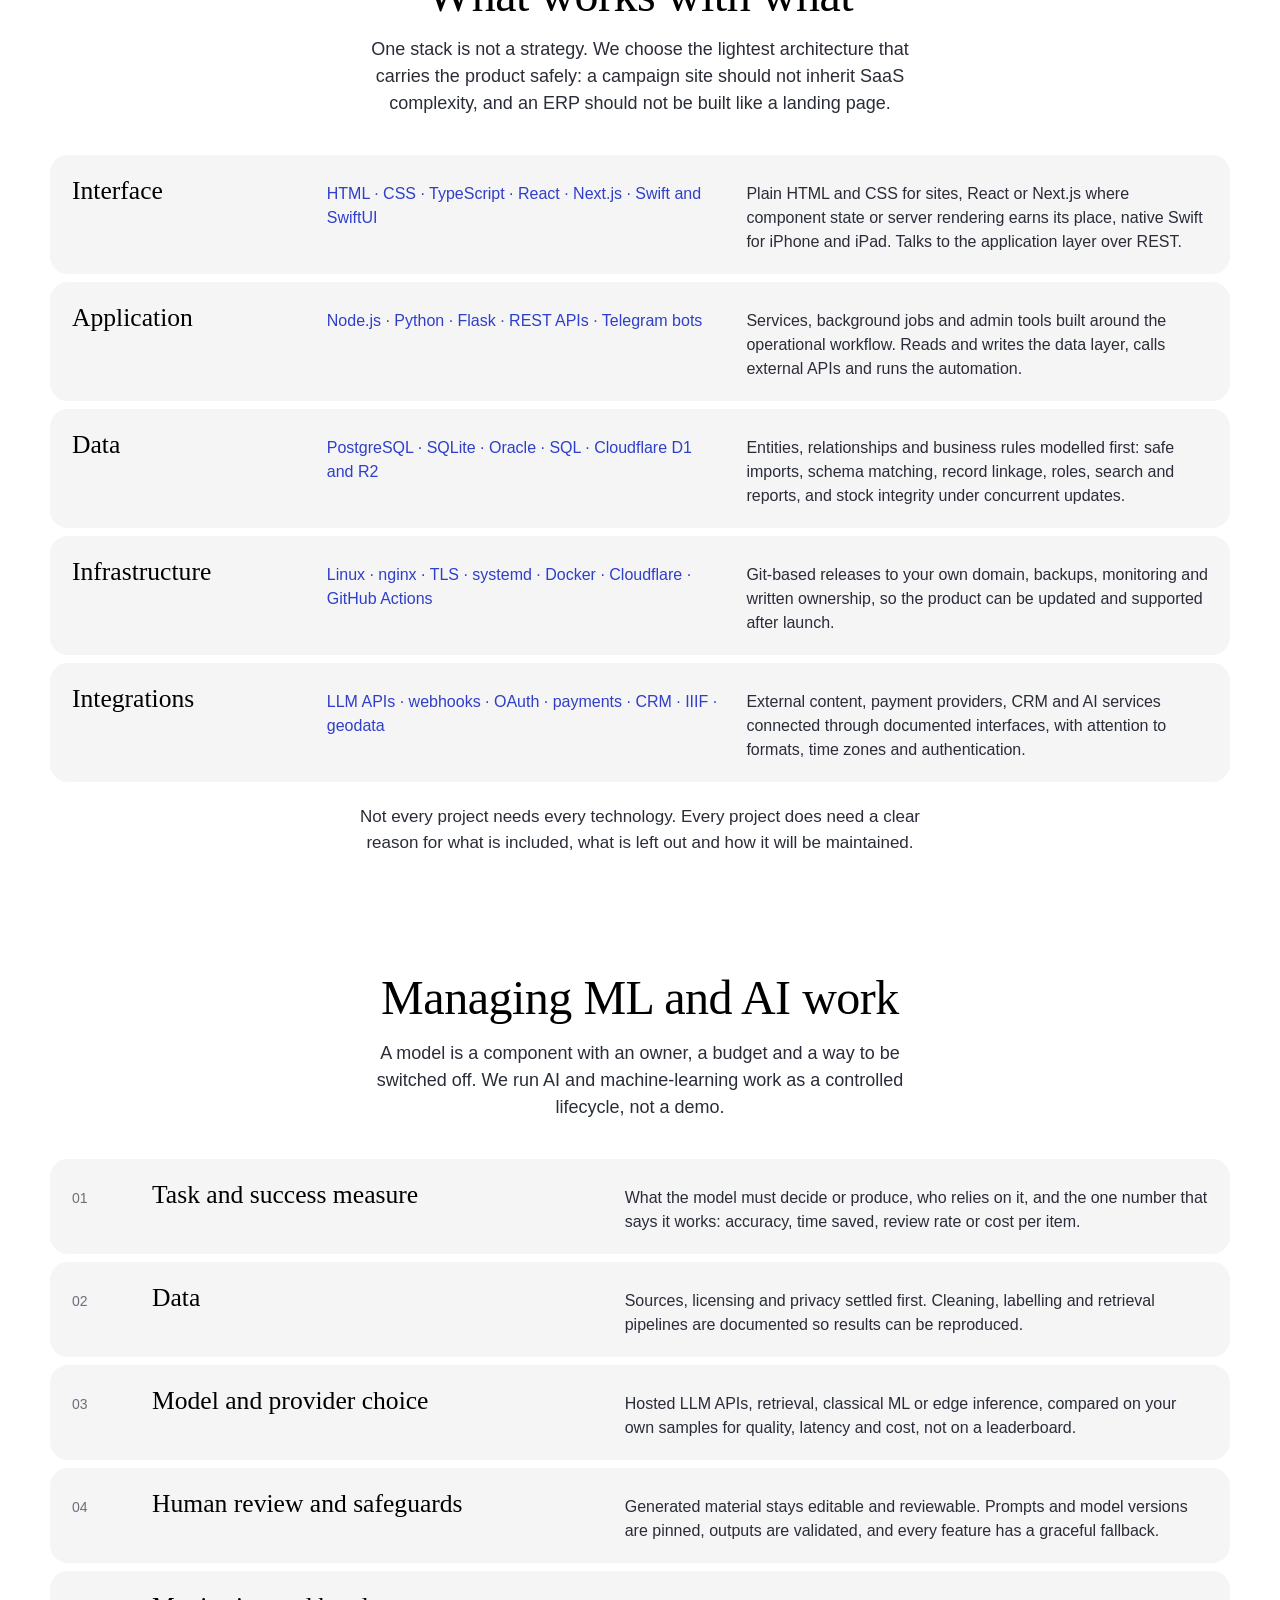
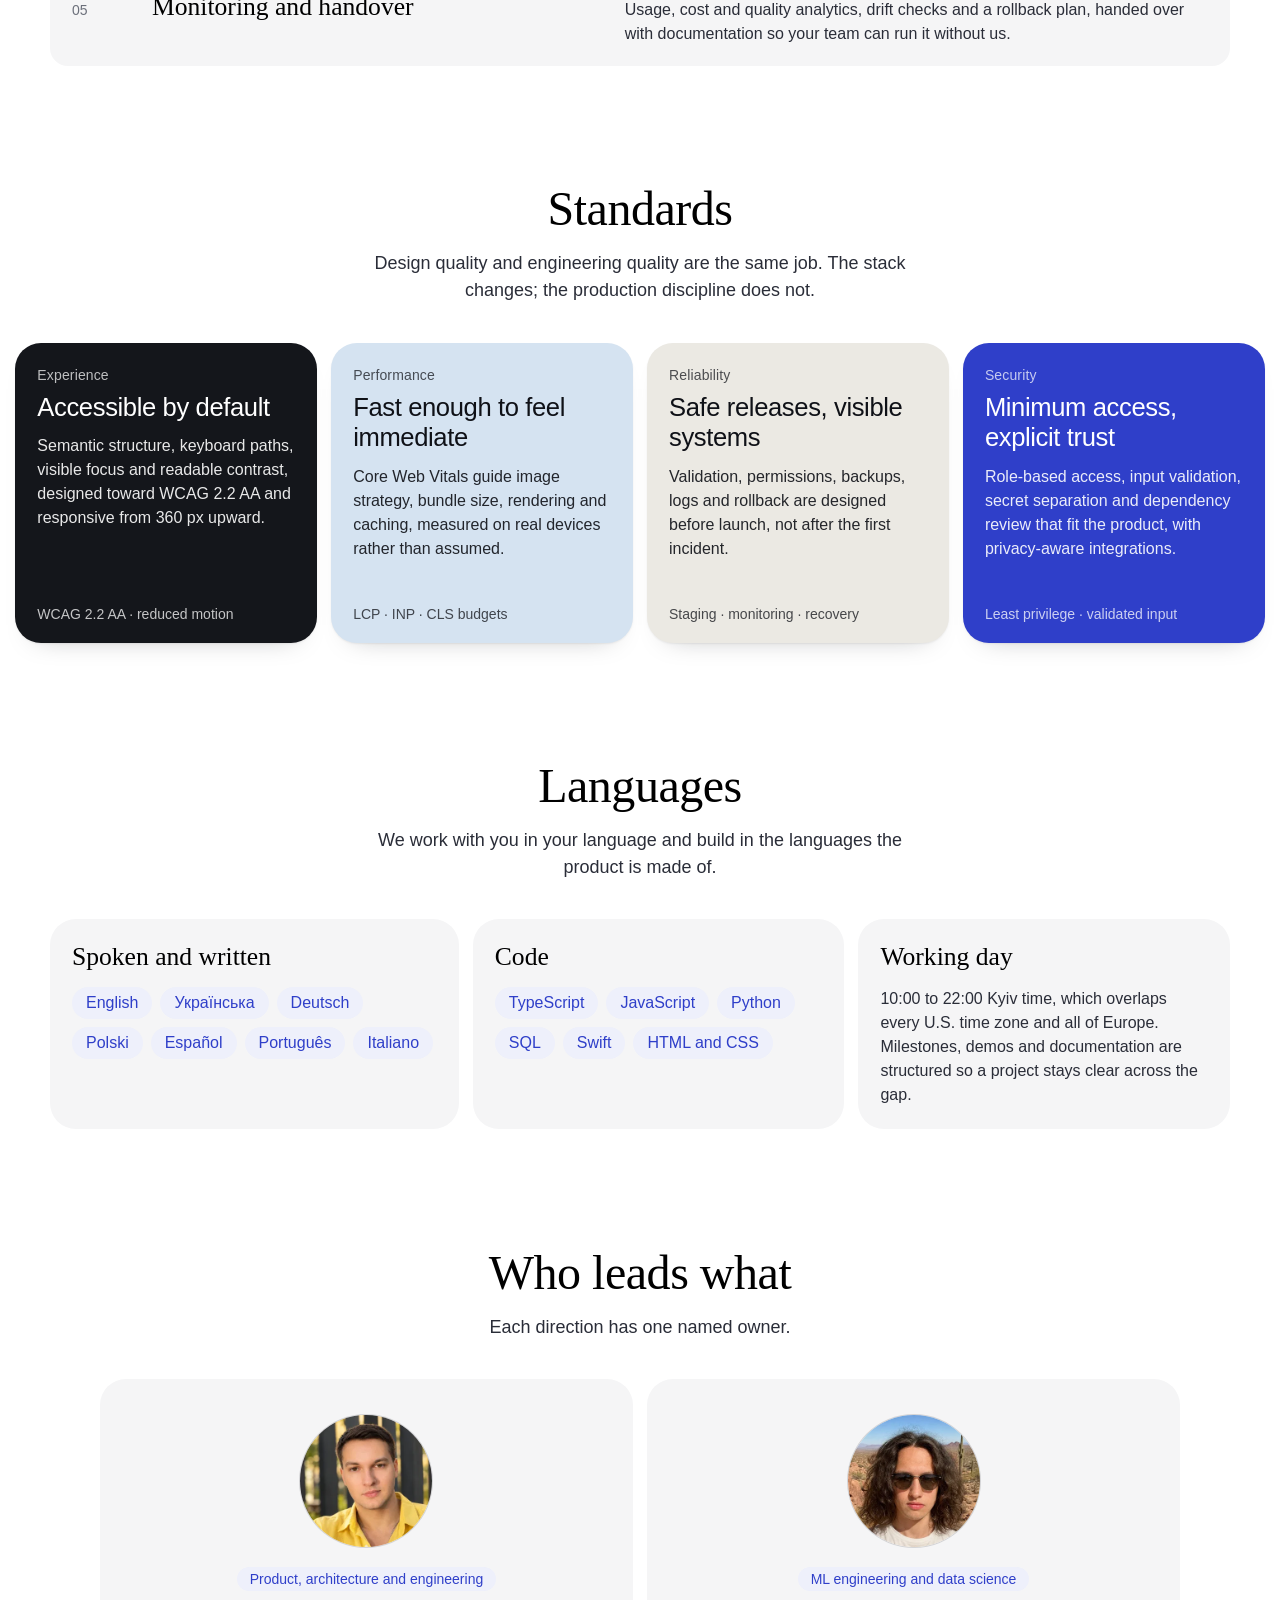
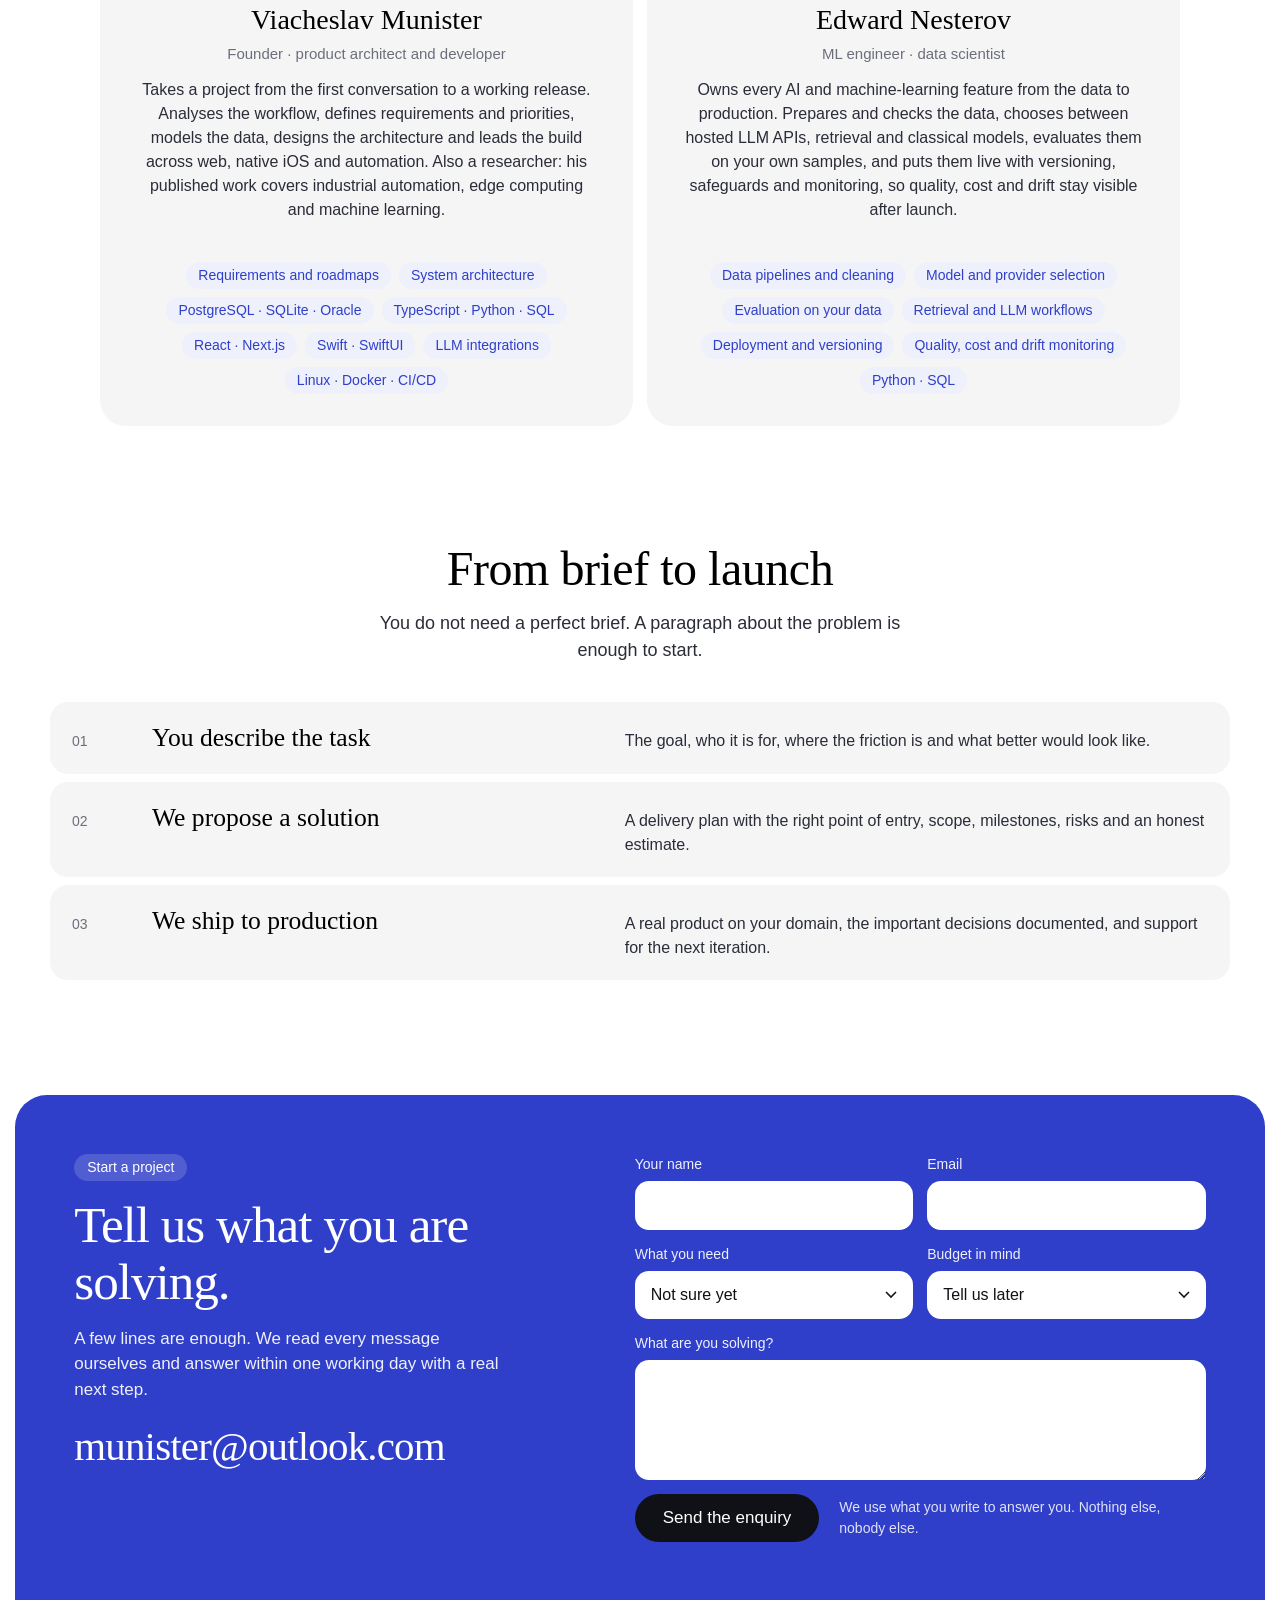
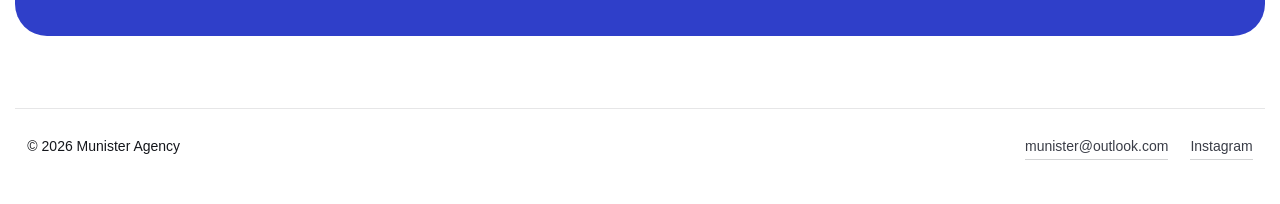
==== commit 3cf9b9be: "Team cards in detail: Viacheslav as product, architecture and engineering lead (web, iOS, automation" ====
--- a/index.html
+++ b/index.html
@@ -48,7 +48,7 @@
 }
 </script>
 
-<link rel="stylesheet" href="agency.css?v=4">
+<link rel="stylesheet" href="agency.css?v=5">
 </head>
 <body class="th">
 
@@ -257,16 +257,24 @@
     </div>
     <ul class="people">
       <li>
+        <img src="avatars/viacheslav-munister.webp" alt="Viacheslav Munister" width="320" height="320" loading="lazy" decoding="async">
+        <span class="dir">Product, architecture and engineering</span>
+        <h3>Viacheslav Munister</h3>
+        <p class="role-line">Founder · product architect and developer</p>
+        <p>Takes a project from the first conversation to a working release. Analyses the workflow, defines requirements and priorities, models the data, designs the architecture and leads the build across web, native iOS and automation. Also a researcher: his published work covers industrial automation, edge computing and machine learning.</p>
+        <ul class="chips chips--center">
+          <li>Requirements and roadmaps</li><li>System architecture</li><li>PostgreSQL · SQLite · Oracle</li><li>TypeScript · Python · SQL</li><li>React · Next.js</li><li>Swift · SwiftUI</li><li>LLM integrations</li><li>Linux · Docker · CI/CD</li>
+        </ul>
+      </li>
+      <li>
         <img src="avatars/edward-nesterov.webp" alt="Edward Nesterov" width="320" height="320" loading="lazy" decoding="async">
         <span class="dir">ML engineering and data science</span>
         <h3>Edward Nesterov</h3>
-        <p>ML engineer and data scientist. Responsible for data pipelines, model and provider selection, evaluation, deployment and monitoring of every AI and machine-learning feature we ship.</p>
-      </li>
-      <li>
-        <img src="avatars/viacheslav-munister.webp" alt="Viacheslav Munister" width="320" height="320" loading="lazy" decoding="async">
-        <span class="dir">Mobile development</span>
-        <h3>Viacheslav Munister</h3>
-        <p>Mobile developer. Responsible for native iPhone and iPad apps in Swift and SwiftUI and for PWAs, from screen structure to App Store release.</p>
+        <p class="role-line">ML engineer · data scientist</p>
+        <p>Owns every AI and machine-learning feature from the data to production. Prepares and checks the data, chooses between hosted LLM APIs, retrieval and classical models, evaluates them on your own samples, and puts them live with versioning, safeguards and monitoring, so quality, cost and drift stay visible after launch.</p>
+        <ul class="chips chips--center">
+          <li>Data pipelines and cleaning</li><li>Model and provider selection</li><li>Evaluation on your data</li><li>Retrieval and LLM workflows</li><li>Deployment and versioning</li><li>Quality, cost and drift monitoring</li><li>Python · SQL</li>
+        </ul>
       </li>
     </ul>
   </section>
--- a/agency.css
+++ b/agency.css
@@ -94,12 +94,16 @@
 .chips li{padding:4px 14px;border-radius:999px;background:var(--chip);color:var(--chip-ink);font-size:16px}
 
 /* people: an avatar, the direction they answer for, a short bio */
-.people{display:grid;grid-template-columns:repeat(2,minmax(0,1fr));gap:clamp(10px,1.1vw,16px);max-width:900px;margin-inline:auto}
-.people li{display:flex;flex-direction:column;align-items:center;text-align:center;padding:36px 28px 32px;border-radius:var(--r-lg);background:var(--card)}
+.people{display:grid;grid-template-columns:repeat(2,minmax(0,1fr));gap:clamp(10px,1.1vw,16px);max-width:1080px;margin-inline:auto}
+.people > li{display:flex;flex-direction:column;align-items:center;text-align:center;padding:36px 28px 32px;border-radius:var(--r-lg);background:var(--card)}
 .people img{width:132px;height:132px;border-radius:50%;object-fit:cover;box-shadow:0 0 0 1px rgba(15,17,23,.14)}
 .people .dir{display:inline-block;margin-top:20px;padding:3px 13px;border-radius:999px;background:var(--chip);color:var(--chip-ink);font-size:14px;line-height:1.3}
 .people h3{margin-top:12px;font-size:clamp(22px,2.2vw,28px);line-height:1.2}
-.people p{max-width:52ch;margin-top:10px;font-size:16px;color:var(--muted)}
+.people p{max-width:52ch;margin-top:12px;font-size:16px;color:var(--muted)}
+.people .role-line{margin-top:6px;font-size:15px;color:var(--faint)}
+.people .chips{justify-content:center;margin-top:20px}
+.people .chips li{padding:3px 12px;font-size:14px}
+.people > li > ul{margin-top:auto;padding-top:20px}
 
 /* contact: the indigo panel, with the form on it */
 .contact{display:grid;grid-template-columns:minmax(0,1fr) minmax(0,1.15fr);gap:clamp(28px,5vw,80px);align-items:start;margin-top:clamp(64px,9vw,120px);padding:clamp(28px,4.6vw,60px);border-radius:var(--r-xl);background:var(--blue);color:#fff}
@@ -148,7 +152,7 @@
 @media (max-width:900px){
   .layers li{grid-template-columns:1fr}
   .lang-groups,.people{grid-template-columns:1fr}
-  .people li{padding:28px 20px 26px}
+  .people > li{padding:28px 20px 26px}
   .people img{width:112px;height:112px}
   .contact{grid-template-columns:1fr}
   .steps li{grid-template-columns:44px minmax(0,1fr)}
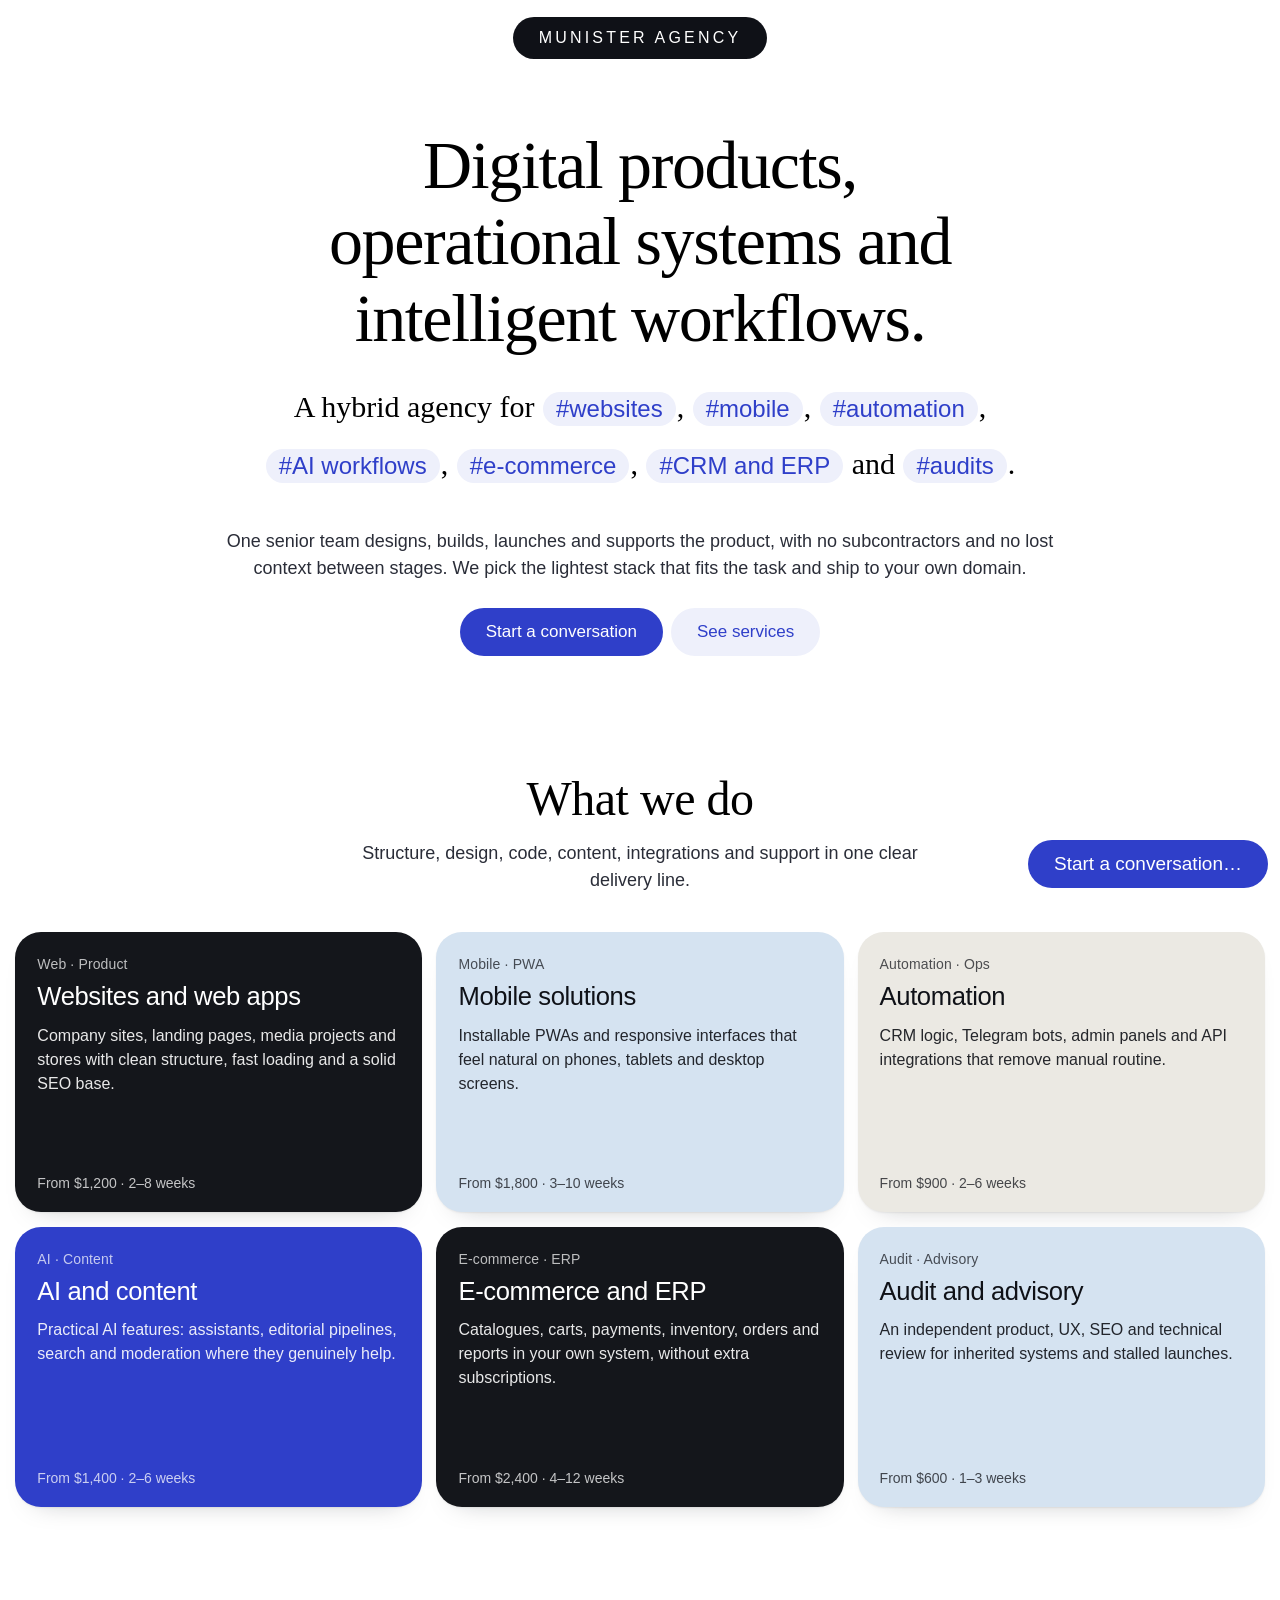
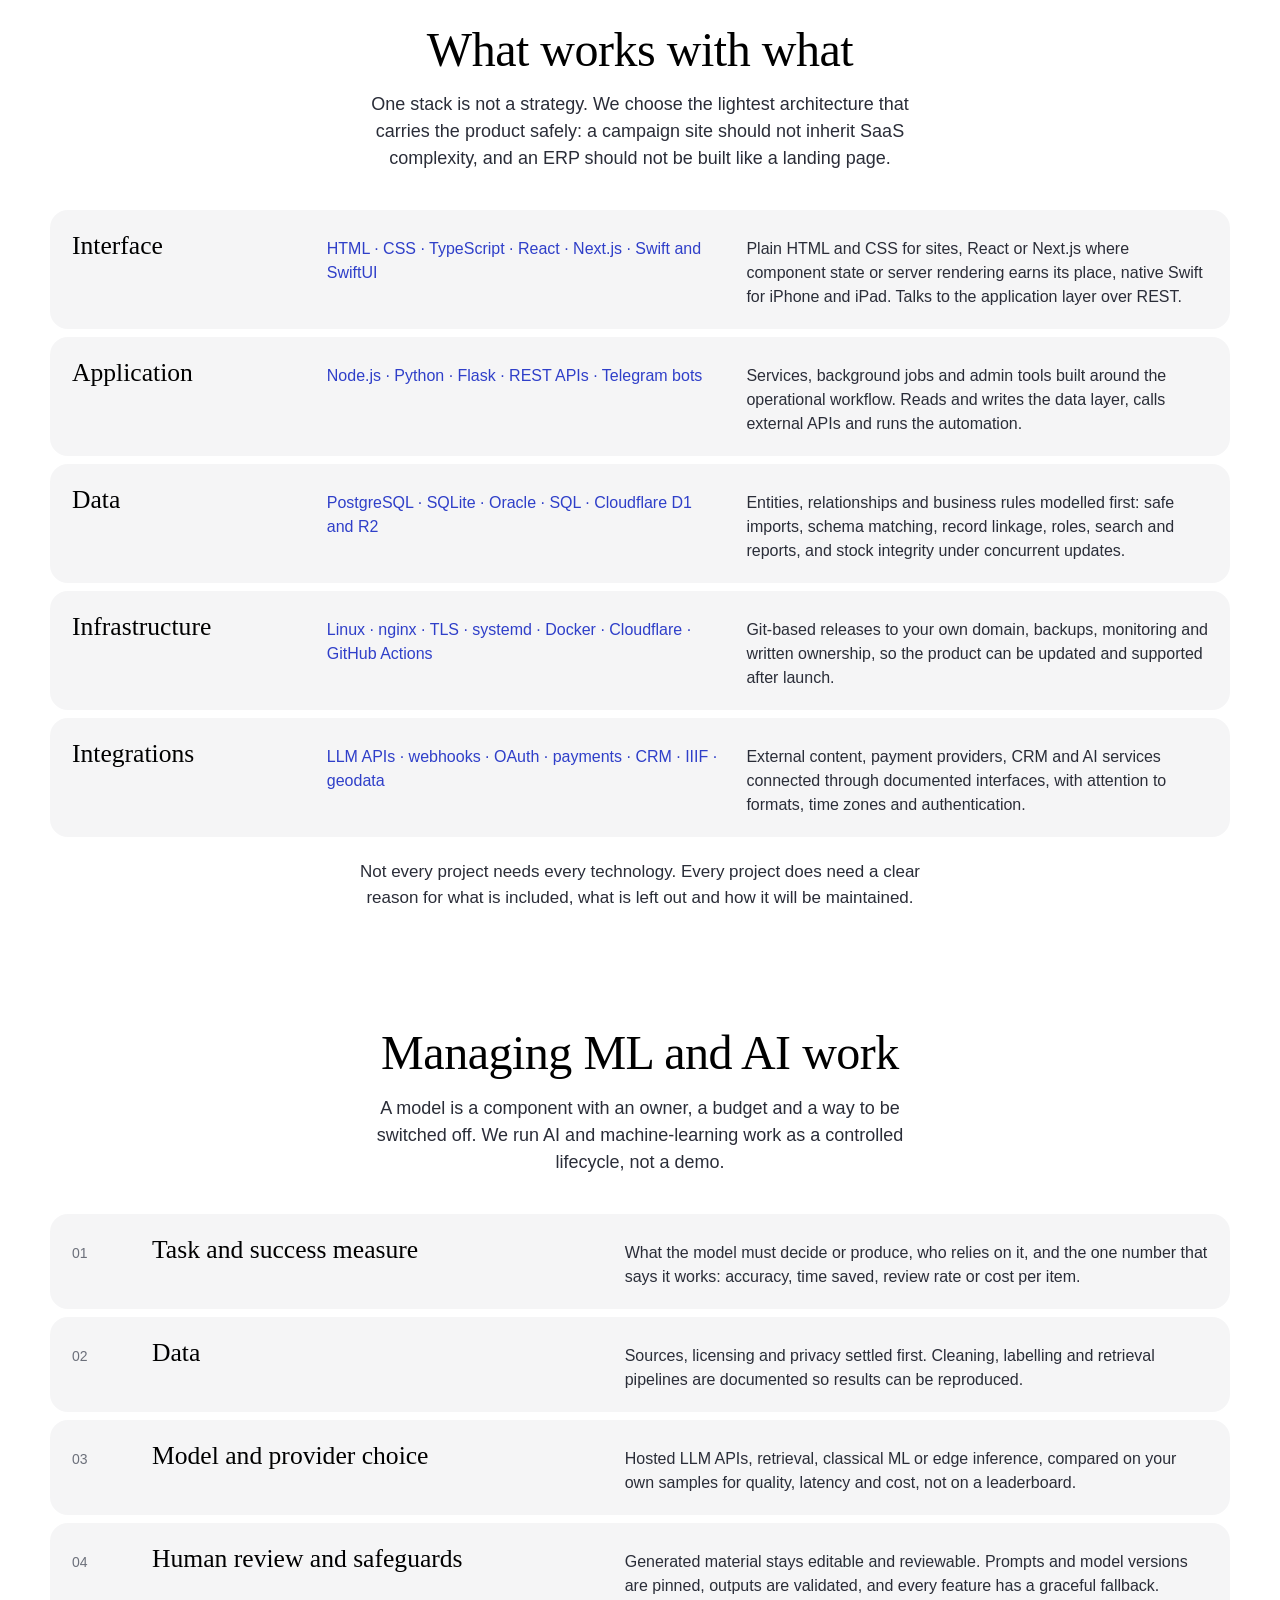
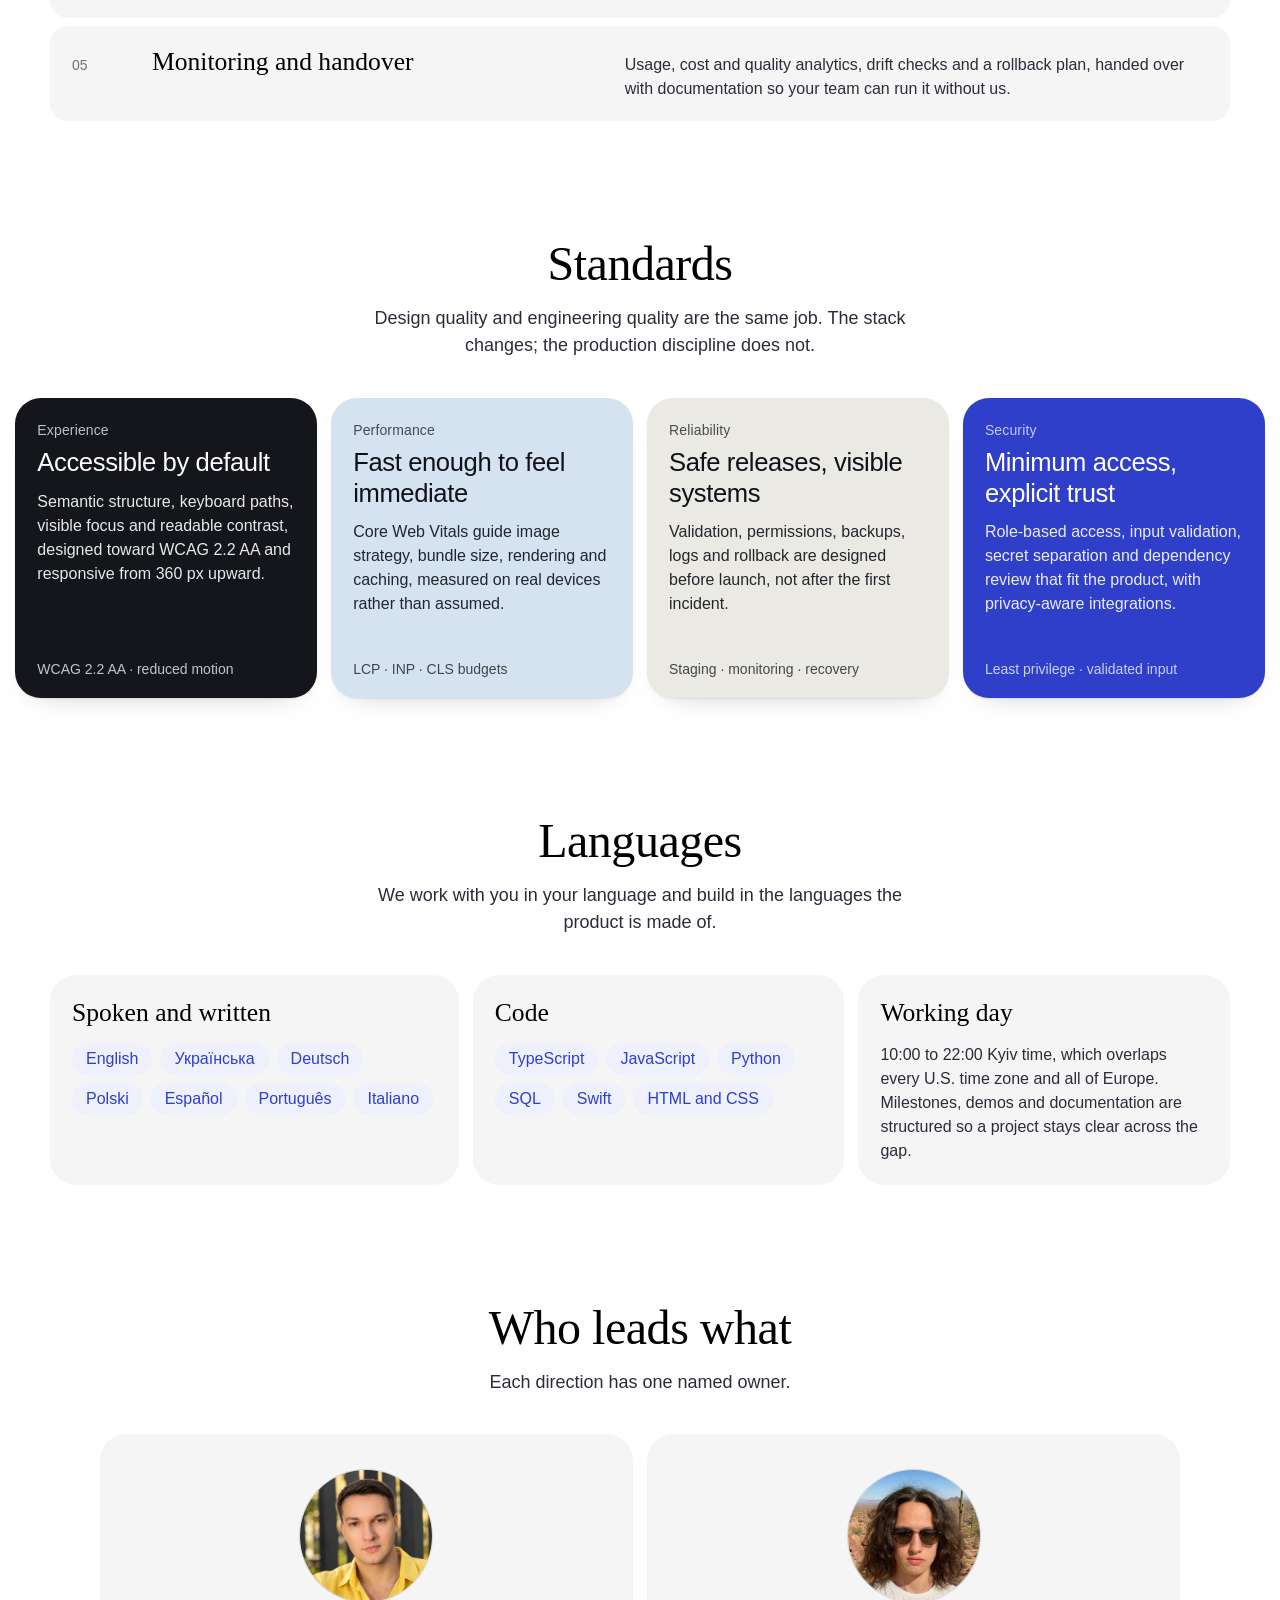
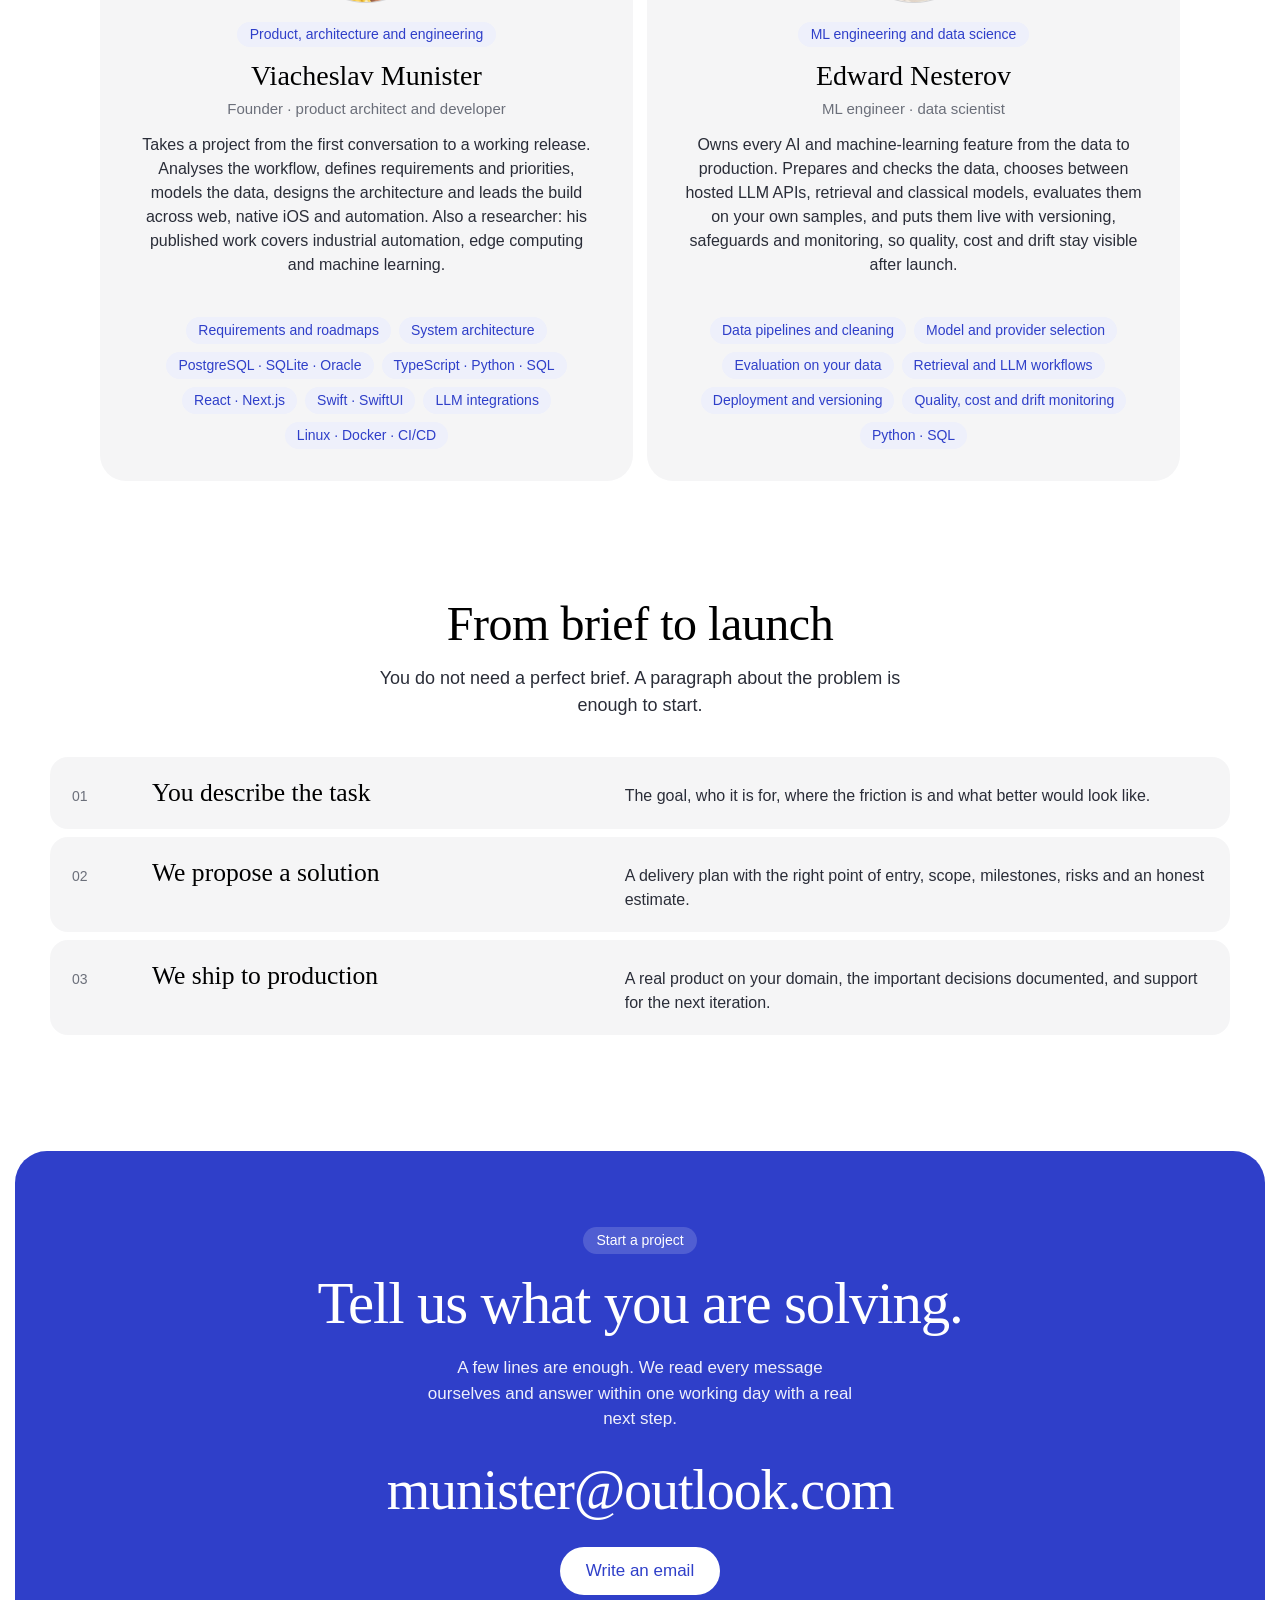
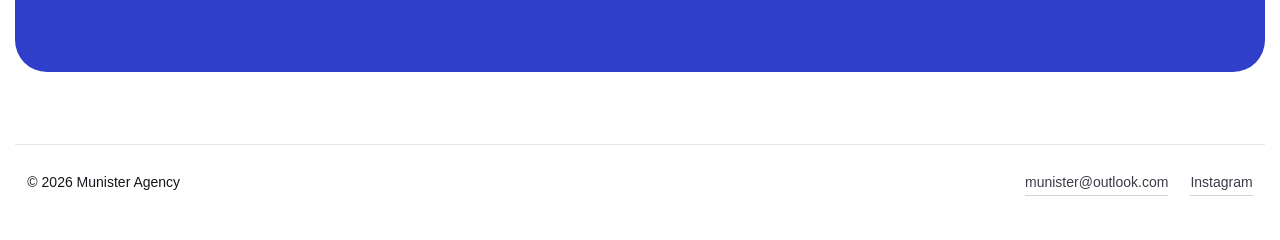
==== commit 92751621: "Header is the pill alone (no menu row), the duplicate Munister Agency title is gone (the claim is th" ====
--- a/index.html
+++ b/index.html
@@ -48,7 +48,7 @@
 }
 </script>
 
-<link rel="stylesheet" href="agency.css?v=5">
+<link rel="stylesheet" href="agency.css?v=7">
 </head>
 <body class="th">
 
@@ -56,14 +56,6 @@
 
 <header class="site-head">
   <a class="wordmark" href="/">Munister Agency</a>
-  <nav aria-label="Main">
-    <a href="#services">Services</a>
-    <a href="#stack">Stack</a>
-    <a href="#ml">ML</a>
-    <a href="#standards">Standards</a>
-    <a href="#team">Team</a>
-    <a href="#contact">Contact</a>
-  </nav>
 </header>
 
 <main class="site-main" id="main">
@@ -72,8 +64,7 @@
   <section class="opening">
     <div class="opening-grid">
       <div class="opening-copy">
-        <h1 class="name">Munister Agency</h1>
-        <p class="claim">Digital products, operational systems and intelligent workflows.</p>
+        <h1 class="claim">Digital products, operational systems and intelligent workflows.</h1>
         <p class="intro">A hybrid agency for <span class="nw"><a class="tag" href="#services">#websites</a>,</span> <span class="nw"><a class="tag" href="#services">#mobile</a>,</span> <span class="nw"><a class="tag" href="#services">#automation</a>,</span> <span class="nw"><a class="tag" href="#services">#AI workflows</a>,</span> <span class="nw"><a class="tag" href="#services">#e-commerce</a>,</span> <span class="nw"><a class="tag" href="#services">#CRM and ERP</a></span> and <a class="tag" href="#services">#audits</a>.</p>
       </div>
     </div>
@@ -298,48 +289,10 @@
       <div class="mono">Start a project</div>
       <h2 id="contact-title">Tell us what you are solving.</h2>
       <p>A few lines are enough. We read every message ourselves and answer within one working day with a real next step.</p>
-      <a class="mail" href="mailto:munister@outlook.com?subject=Project%20inquiry">munister<wbr>@outlook.com</a>
-    </div>
-
-    <form class="contact-form" id="contact-form" novalidate data-endpoint="https://bank.munister.com.ua/api/leads/intake">
-      <div class="cf-row">
-        <label class="cf-field"><span>Your name</span>
-          <input type="text" name="name" autocomplete="name" maxlength="120" required></label>
-        <label class="cf-field"><span>Email</span>
-          <input type="email" name="email" autocomplete="email" maxlength="200" inputmode="email" required></label>
-      </div>
-      <div class="cf-row">
-        <label class="cf-field"><span>What you need</span>
-          <select name="service">
-            <option value="">Not sure yet</option>
-            <option value="Web platform">Website or web platform</option>
-            <option value="Mobile and PWA">Mobile app or PWA</option>
-            <option value="Automation and AI">Automation and AI workflows</option>
-            <option value="E-commerce and ERP">E-commerce, CRM or ERP</option>
-            <option value="Audit and consulting">Audit and consulting</option>
-          </select></label>
-        <label class="cf-field"><span>Budget in mind</span>
-          <select name="budget">
-            <option value="">Tell us later</option>
-            <option value="under $1,200">under $1,200</option>
-            <option value="$1,200–3,000">$1,200–3,000</option>
-            <option value="$3,000–7,000">$3,000–7,000</option>
-            <option value="$7,000+">$7,000+</option>
-          </select></label>
-      </div>
-      <label class="cf-field cf-wide"><span>What are you solving?</span>
-        <textarea name="message" rows="4" maxlength="4000" required></textarea></label>
-
-      <div class="cf-trap" aria-hidden="true">
-        <label>Website<input type="text" name="website" tabindex="-1" autocomplete="off"></label>
-      </div>
-
-      <div class="cf-actions">
-        <button type="submit" class="cf-submit">Send the enquiry</button>
-        <p class="cf-note">We use what you write to answer you. Nothing else, nobody else.</p>
-      </div>
-      <p class="cf-status" id="contact-status" role="status" aria-live="polite"></p>
-    </form>
+      <a class="mail" href="mailto:munister@outlook.com?subject=Project%20inquiry">munister@outlook.com</a>
+      <a class="btn btn--light" href="mailto:munister@outlook.com?subject=Project%20inquiry">Write an email</a>
+    </div>
+
   </section>
 
   <footer class="foot">
@@ -357,10 +310,9 @@
   document.getElementById("y").textContent=new Date().getFullYear();
   var f=document.querySelector(".fab"),c=document.getElementById("contact");
   if(!f||!c)return;
-  function u(){var r=c.getBoundingClientRect();f.classList.toggle("is-hidden",r.top<innerHeight-40&&r.bottom>40)}
+  function u(){var r=c.getBoundingClientRect();f.classList.toggle("is-hidden",(r.top<innerHeight-40&&r.bottom>40)||innerHeight+scrollY>=document.documentElement.scrollHeight-120)}
   addEventListener("scroll",u,{passive:true});addEventListener("resize",u);u();
 })();
 </script>
-<script src="contact.js?v=3" defer></script>
 </body>
 </html>
--- a/agency.css
+++ b/agency.css
@@ -1,5 +1,5 @@
 /* Munister Agency wears the same design as munister.com.ua: a white sheet, a black
-   pill for the name, centred plain navigation, a serif lead with chips, rounded
+   pill for the name, a serif lead with chips, rounded
    tiles in four shades, one indigo. Tokens and geometry are taken from that
    site's theme.css; only what this single page uses is kept here. */
 :root{
@@ -9,7 +9,7 @@
   --r-xl:32px; --r-lg:26px; --r-md:18px;
   --font-head:'Iowan Old Style','Palatino Linotype',Palatino,Georgia,serif;
   --font-sans:'Helvetica Neue',Helvetica,Arial,sans-serif;
-  --measure:1480px; --bar:104px;
+  --measure:1480px; --bar:76px;
   color-scheme:light;
 }
 *{box-sizing:border-box;margin:0;padding:0}
@@ -25,18 +25,14 @@
 .shell{max-width:var(--measure);margin-inline:auto;padding-inline:clamp(8px,1.2vw,16px)}
 .shell > *,.sec-head > *,.feat > *,.contact > *{min-width:0}
 
-/* header: black pill, plain centred links */
-.site-head{position:sticky;top:0;z-index:40;display:grid;justify-items:center;align-content:center;gap:2px;height:var(--bar);padding-block:12px 0;background:rgba(255,255,255,.88);-webkit-backdrop-filter:blur(18px) saturate(1.5);backdrop-filter:blur(18px) saturate(1.5)}
+/* header: the black pill alone */
+.site-head{position:sticky;top:0;z-index:40;display:flex;justify-content:center;align-items:center;height:var(--bar);background:rgba(255,255,255,.88);-webkit-backdrop-filter:blur(18px) saturate(1.5);backdrop-filter:blur(18px) saturate(1.5)}
 .wordmark{padding:9px 26px;border-radius:999px;background:var(--ink);color:#fff;font-weight:500;font-size:16px;letter-spacing:.2em;text-transform:uppercase}
-.site-head nav{display:flex;align-items:center;gap:2px}
-.site-head nav a{white-space:nowrap;min-height:36px;display:inline-flex;align-items:center;padding-inline:14px;border-radius:999px;color:#000;font-size:17px;transition:background .2s,color .2s}
-.site-head nav a:hover{background:rgba(15,17,23,.06)}
 
 /* opening: a serif lead */
 .opening{padding:clamp(24px,4vw,56px) 0 0}
 .opening-grid,.opening-bottom{max-width:860px;margin-inline:auto;padding-inline:15px;text-align:center}
-.name{font-size:clamp(40px,6.4vw,76px);letter-spacing:-.025em;line-height:1.1}
-.claim{text-wrap:balance;max-width:none;margin:18px auto 0;font-family:var(--font-head);font-size:clamp(22px,2.7vw,30px);line-height:1.46;color:var(--muted)}
+.claim{max-width:16em;margin:0 auto;text-wrap:balance;font-size:clamp(36px,5.6vw,68px);letter-spacing:-.02em;line-height:1.12}
 .intro{margin-top:22px;font-family:var(--font-head);font-size:clamp(24px,3vw,30px);line-height:1.9}
 .tag{display:inline-block;padding:3px 13px;border-radius:999px;background:var(--chip);color:var(--chip-ink);font-family:var(--font-sans);font-size:.8em;font-weight:400;line-height:1.2;margin-inline:1px;transition:background .2s,color .2s}
 .tag:hover{background:var(--chip-ink);color:#fff}
@@ -105,31 +101,16 @@
 .people .chips li{padding:3px 12px;font-size:14px}
 .people > li > ul{margin-top:auto;padding-top:20px}
 
-/* contact: the indigo panel, with the form on it */
-.contact{display:grid;grid-template-columns:minmax(0,1fr) minmax(0,1.15fr);gap:clamp(28px,5vw,80px);align-items:start;margin-top:clamp(64px,9vw,120px);padding:clamp(28px,4.6vw,60px);border-radius:var(--r-xl);background:var(--blue);color:#fff}
+/* contact: the indigo panel with the address */
+.contact{margin-top:clamp(64px,9vw,120px);padding:clamp(36px,6vw,84px) clamp(22px,4vw,60px);border-radius:var(--r-xl);background:var(--blue);color:#fff;text-align:center}
+.contact-side{max-width:720px;margin-inline:auto}
 .contact .mono{display:inline-block;padding:3px 13px;border-radius:999px;background:rgba(255,255,255,.16);font-size:14px}
-.contact h2{margin-top:16px;font-size:clamp(30px,4vw,52px);letter-spacing:-.02em;line-height:1.1}
-.contact-side p{max-width:46ch;margin-top:16px;color:#fff;opacity:.92}
-.contact .mail{display:inline-block;margin-top:22px;font-family:var(--font-head);font-size:clamp(26px,3.2vw,42px);line-height:1.1;letter-spacing:-.02em}
-.contact .mail:hover{text-decoration:underline;text-underline-offset:6px;text-decoration-thickness:1px}
-
-.contact-form{display:grid;gap:14px}
-.cf-row{display:grid;grid-template-columns:1fr 1fr;gap:14px}
-.cf-field{display:grid;gap:6px}
-.cf-field > span{font-size:14px;opacity:.92}
-.cf-field input,.cf-field select,.cf-field textarea{width:100%;padding:13px 16px;border:0;border-radius:14px;background:#fff;color:var(--ink);font:inherit;font-size:16px;line-height:1.4}
-.cf-field textarea{min-height:120px;resize:vertical}
-.cf-field select{appearance:none;-webkit-appearance:none;padding-right:40px;background:#fff url("data:image/svg+xml,%3Csvg xmlns='http://www.w3.org/2000/svg' width='12' height='8' viewBox='0 0 12 8'%3E%3Cpath d='M1 1l5 5 5-5' fill='none' stroke='%230f1117' stroke-width='1.6'/%3E%3C/svg%3E") no-repeat right 16px center}
-.cf-field input:focus-visible,.cf-field select:focus-visible,.cf-field textarea:focus-visible{outline:3px solid #fff;outline-offset:2px}
-.cf-trap{position:absolute;left:-9999px;width:1px;height:1px;overflow:hidden}
-.cf-actions{display:flex;flex-wrap:wrap;align-items:center;gap:14px 20px}
-.cf-submit{min-height:48px;padding-inline:28px;border:0;border-radius:999px;background:var(--ink);color:#fff;font:inherit;font-size:17px;cursor:pointer;transition:background .2s,color .2s}
-.cf-submit:hover{background:#fff;color:var(--blue)}
-.cf-submit:disabled{opacity:.55;cursor:progress}
-.cf-note{flex:1 1 220px;font-size:14px;opacity:.85}
-.cf-status{min-height:1.4em;font-size:15px}
-.cf-status.is-error{color:#ffd9d2}
-.cf-status a{text-decoration:underline;text-underline-offset:3px}
+.contact h2{margin-top:18px;font-size:clamp(32px,4.6vw,60px);letter-spacing:-.02em;line-height:1.1}
+.contact-side p{max-width:46ch;margin:18px auto 0;color:#fff;opacity:.92}
+.contact .mail{display:inline-block;margin-top:28px;font-family:var(--font-head);font-size:clamp(26px,5.4vw,56px);line-height:1.1;letter-spacing:-.02em;overflow-wrap:anywhere}
+.contact .mail:hover{text-decoration:underline;text-underline-offset:8px;text-decoration-thickness:1px}
+.contact .btn--light{display:flex;width:max-content;margin:26px auto 0;background:#fff;color:var(--blue)}
+.contact .btn--light:hover{background:var(--ink);color:#fff}
 
 /* footer: a hairline, plain sans, quiet */
 .foot{display:flex;justify-content:space-between;align-items:baseline;flex-wrap:wrap;gap:10px 28px;margin-top:clamp(40px,6vw,72px);padding:26px 12px 44px;border-top:1px solid var(--rule);font-size:14px;line-height:1.7;color:var(--faint)}
@@ -154,26 +135,19 @@
   .lang-groups,.people{grid-template-columns:1fr}
   .people > li{padding:28px 20px 26px}
   .people img{width:112px;height:112px}
-  .contact{grid-template-columns:1fr}
   .steps li{grid-template-columns:44px minmax(0,1fr)}
   .steps p{grid-column:2}
 }
 @media (max-width:760px){
-  :root{--bar:96px;--r-xl:26px;--r-lg:22px;--r-md:15px}
+  :root{--bar:68px;--r-xl:26px;--r-lg:22px;--r-md:15px}
   .wordmark{padding:7px 18px;letter-spacing:.16em;font-size:15px}
-  .site-head nav{max-width:100%}
-  .site-head nav a{font-size:15px;padding-inline:8px}
   .opening{padding-top:20px}
-  .name{font-size:clamp(38px,11.5vw,52px)}
-  .support{font-size:17px}
+    .support{font-size:17px}
   .intro{line-height:2.1}
   .tag{line-height:1.15}
   .opening-bottom .actions{flex-direction:column;align-items:stretch;margin-top:26px}
   .featured{grid-template-columns:1fr}
   .feat{min-height:0;padding:18px 18px 14px}
-  .contact{padding:26px 22px}
-  .cf-row{grid-template-columns:1fr}
-  .cf-submit{width:100%}
   .foot{flex-direction:column;align-items:flex-start;gap:6px;padding:22px 14px 36px}
   .fab{display:none}
 }
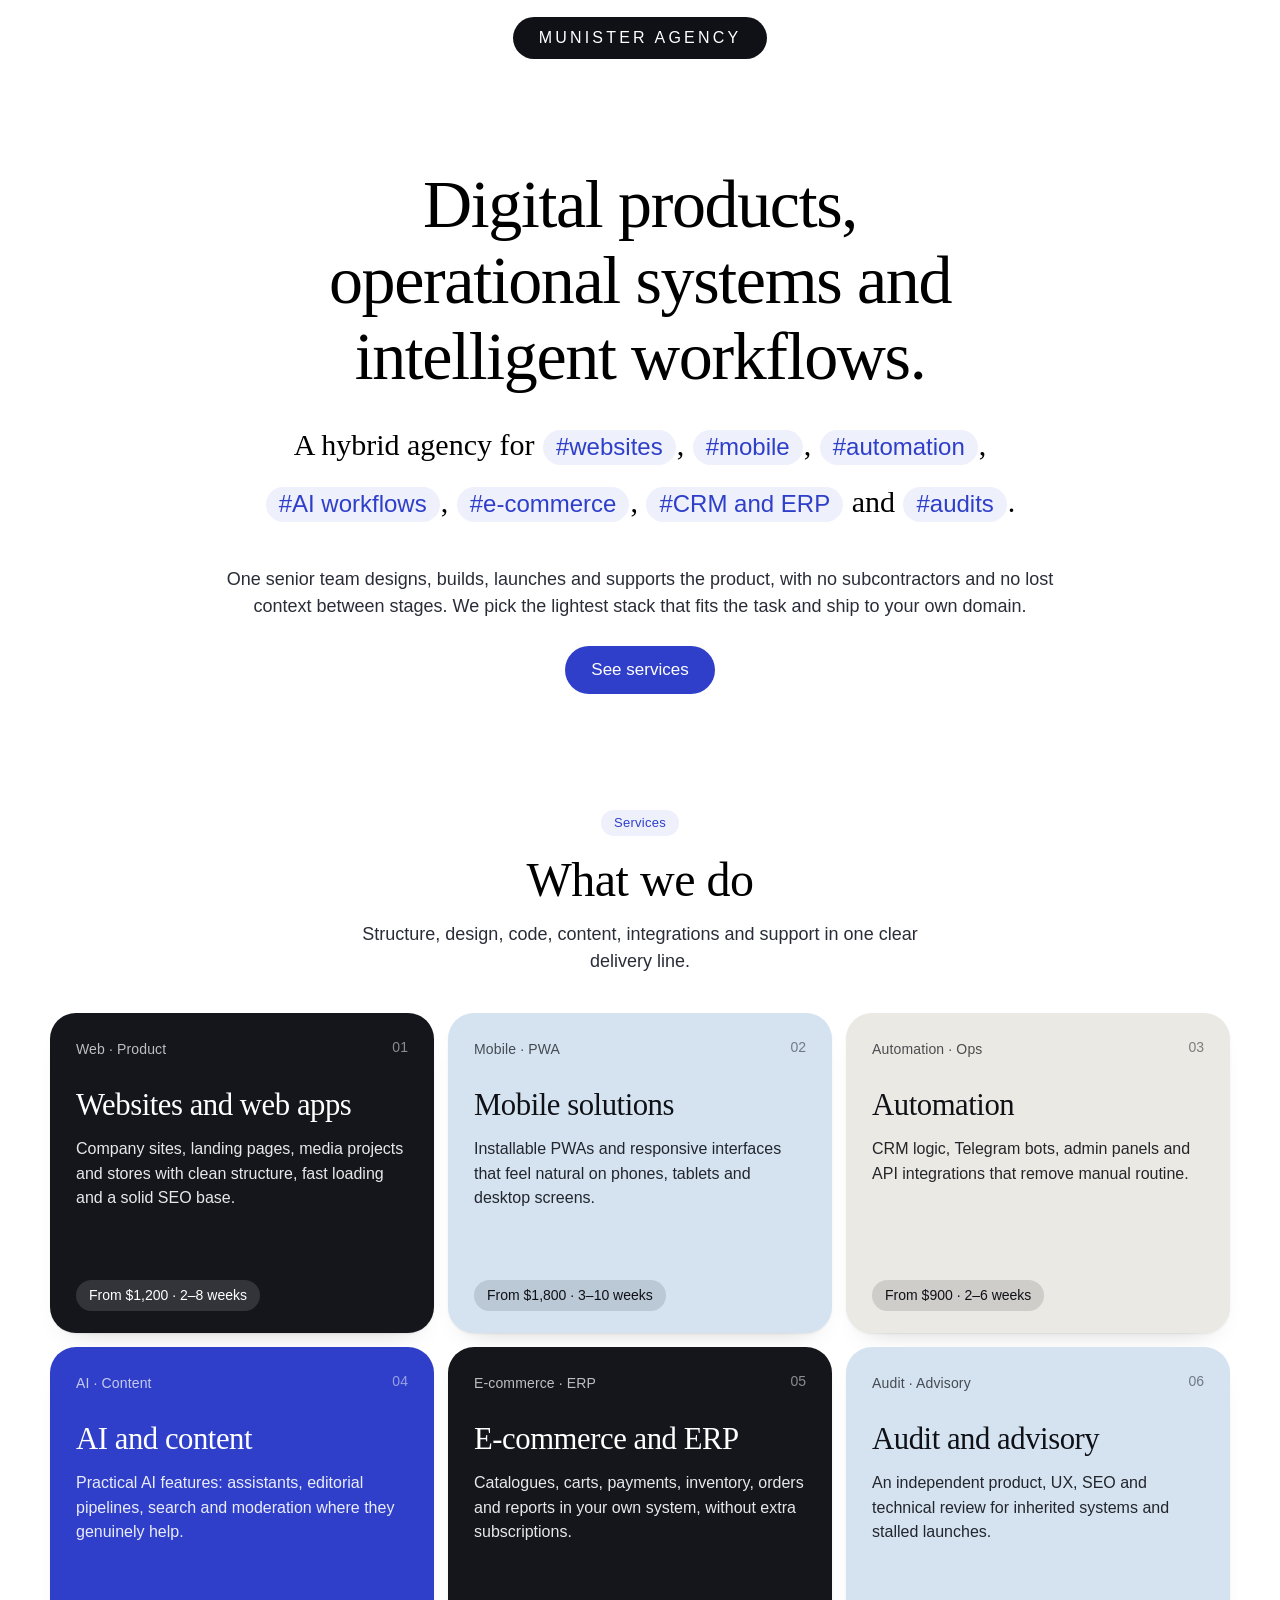
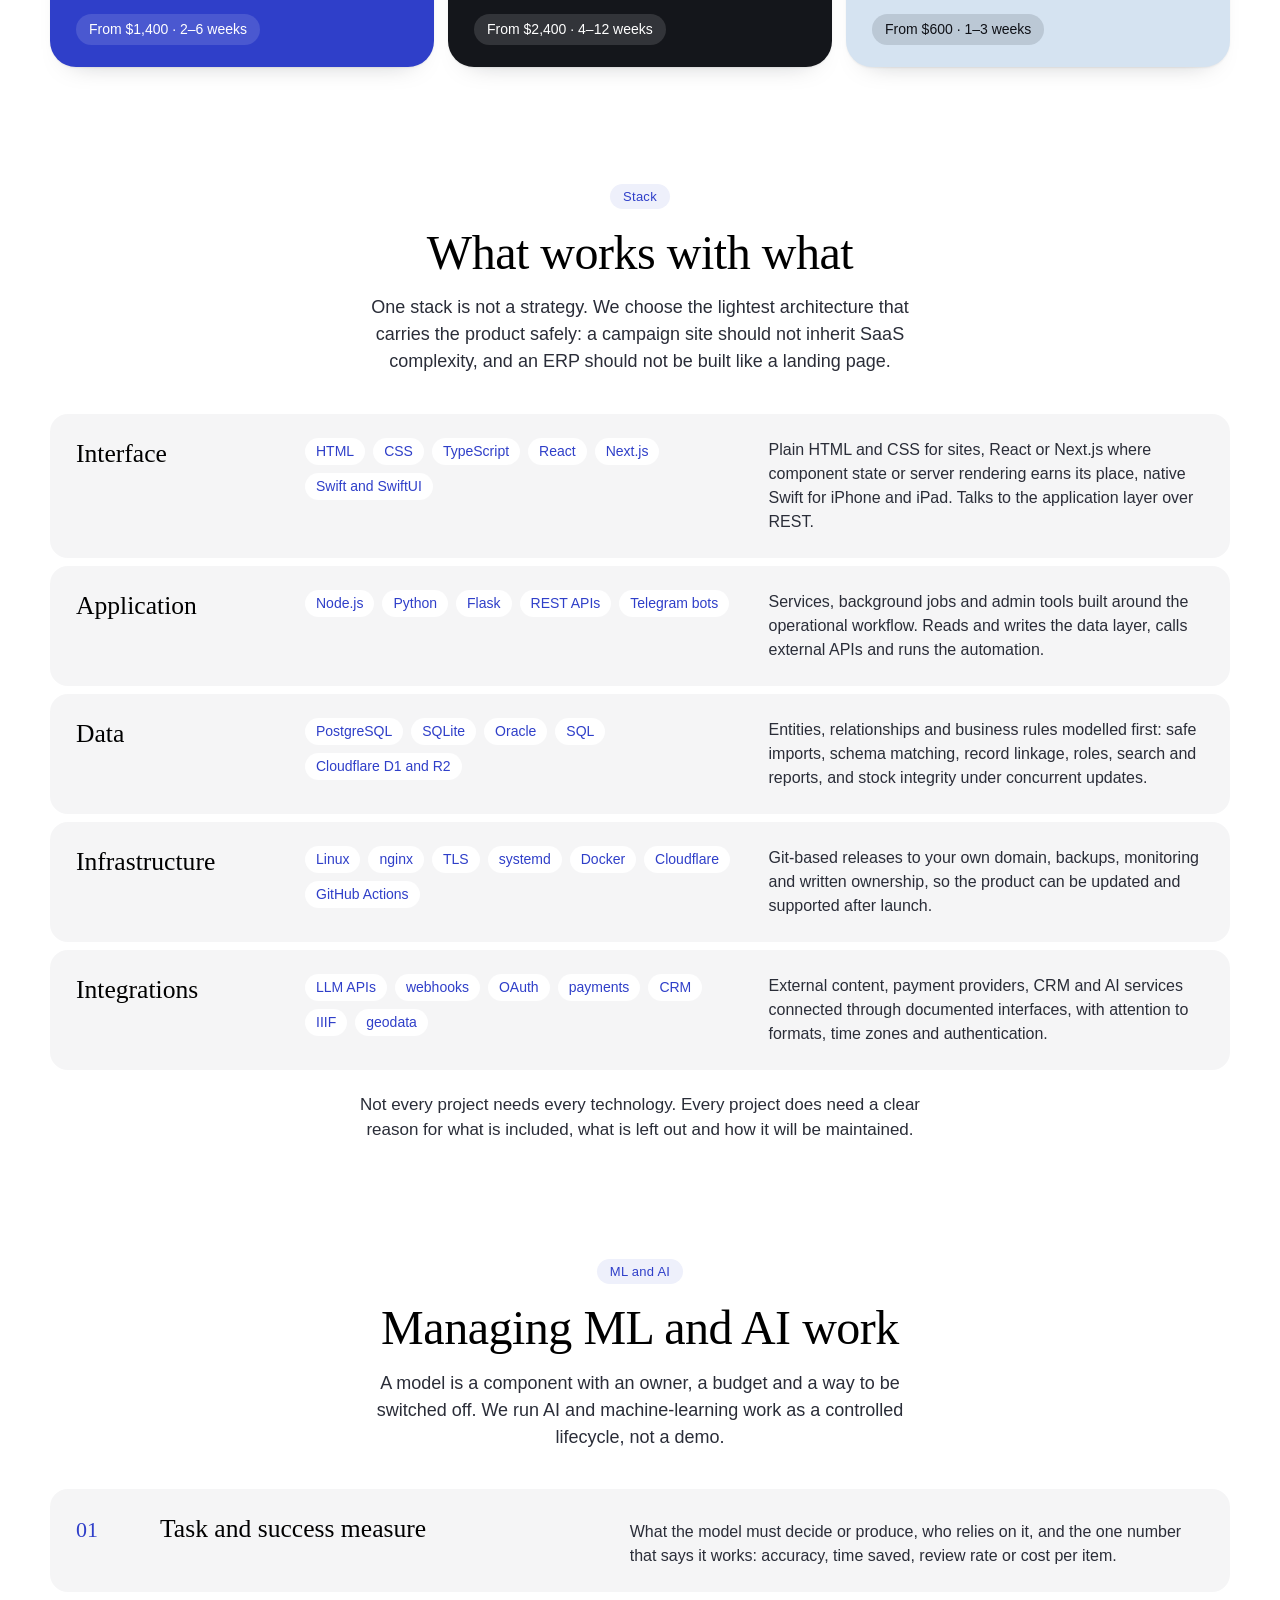
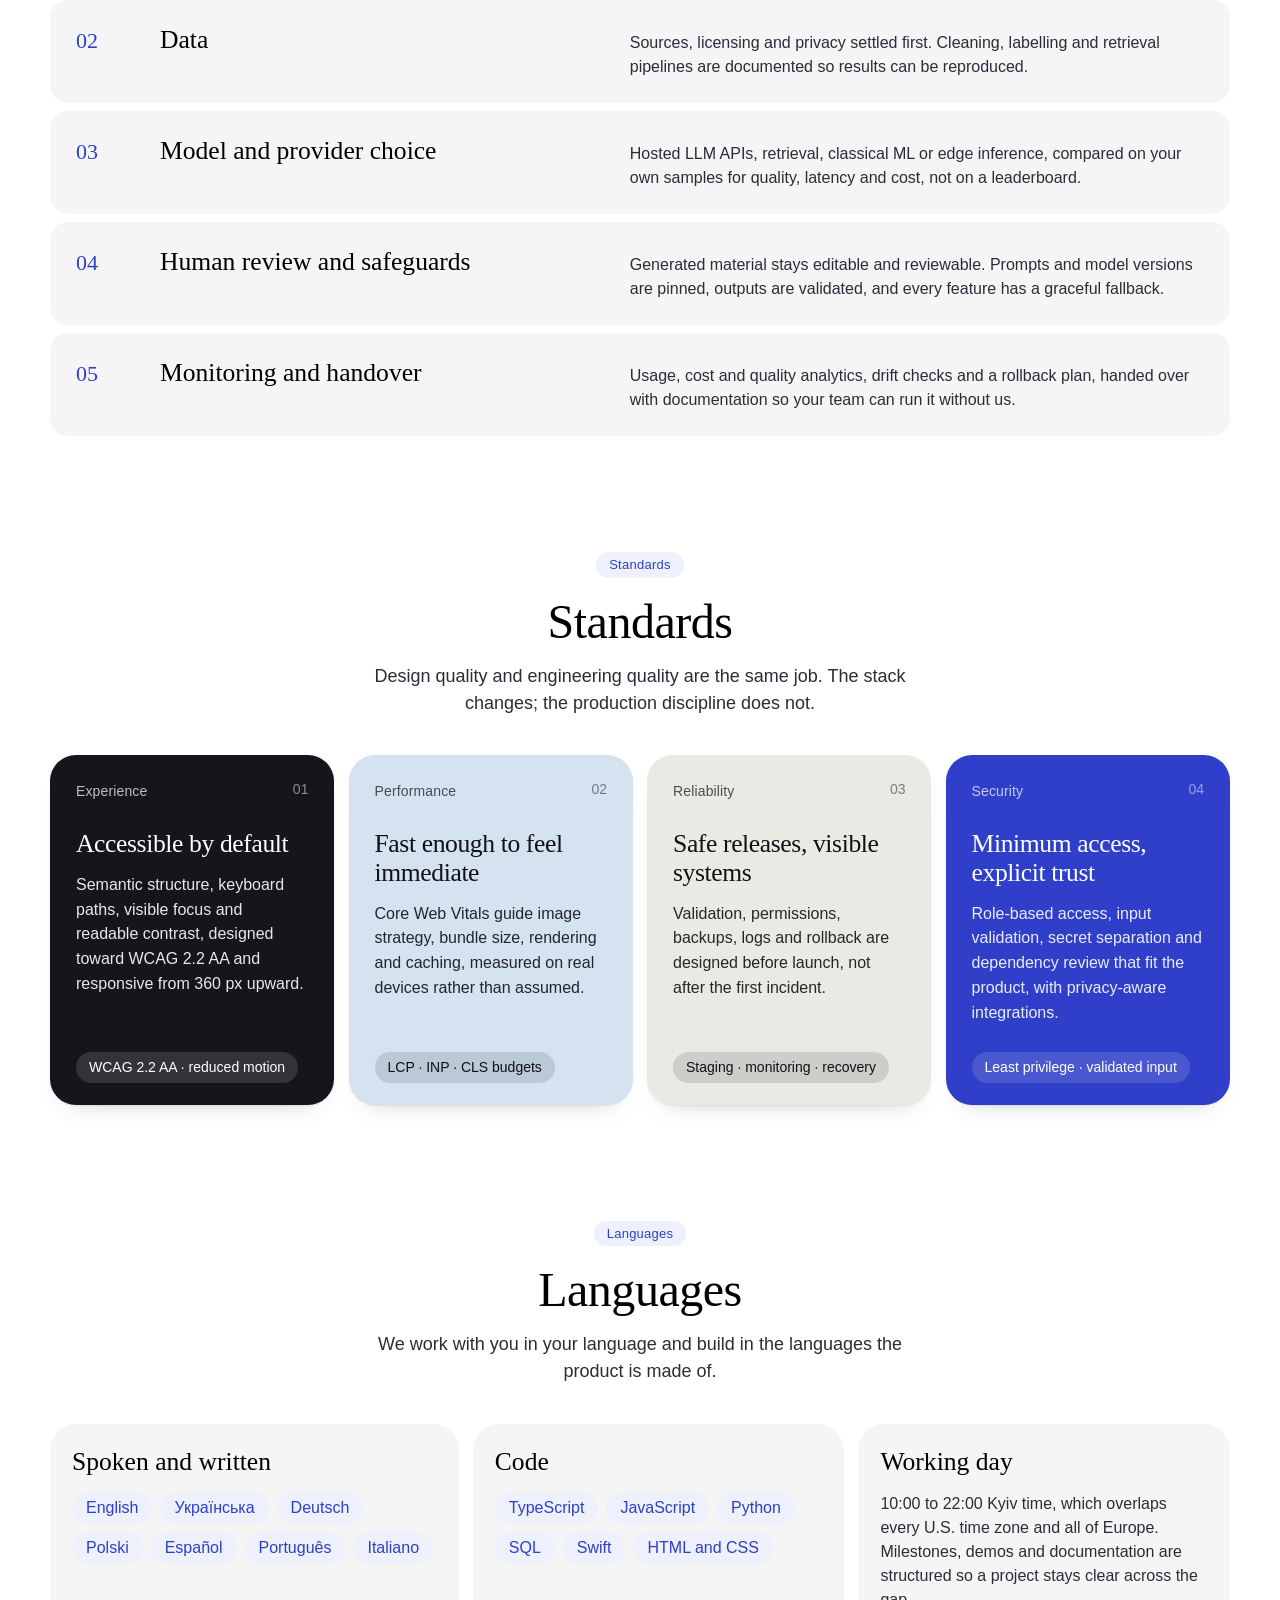
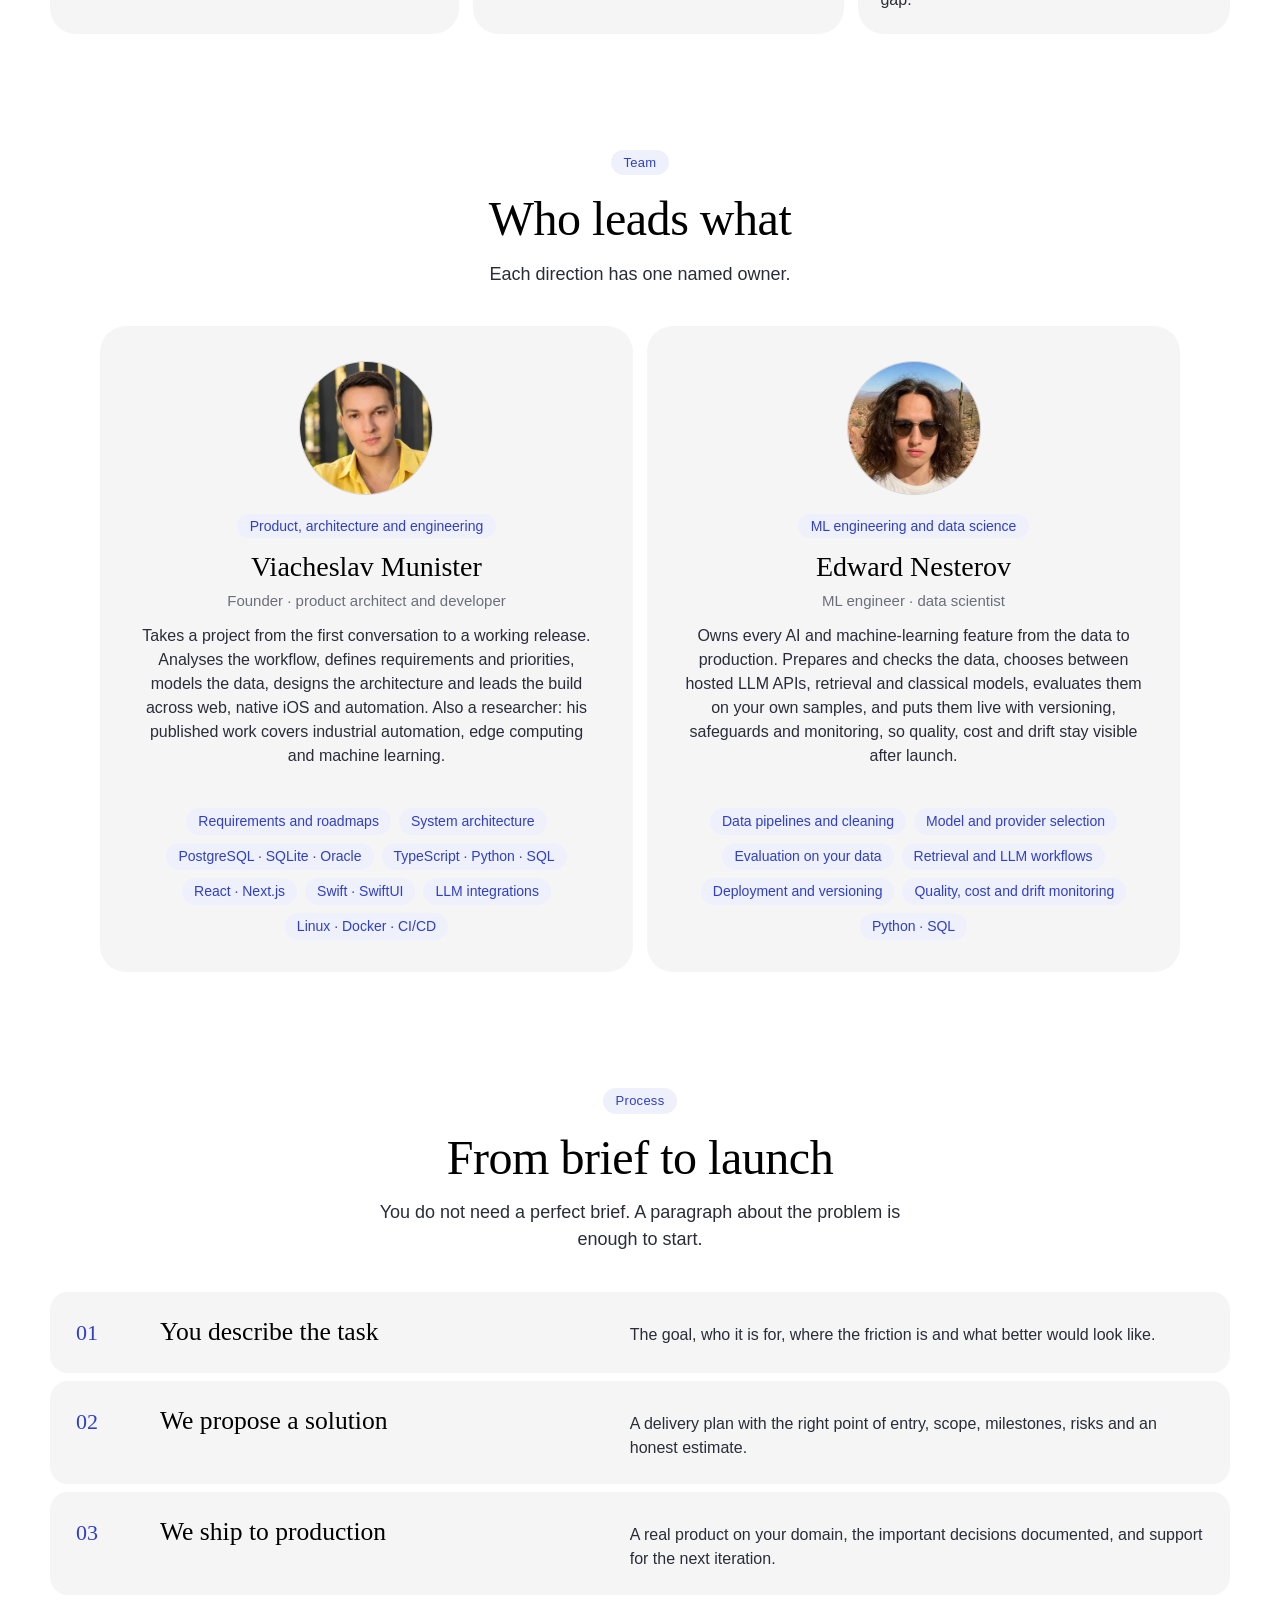
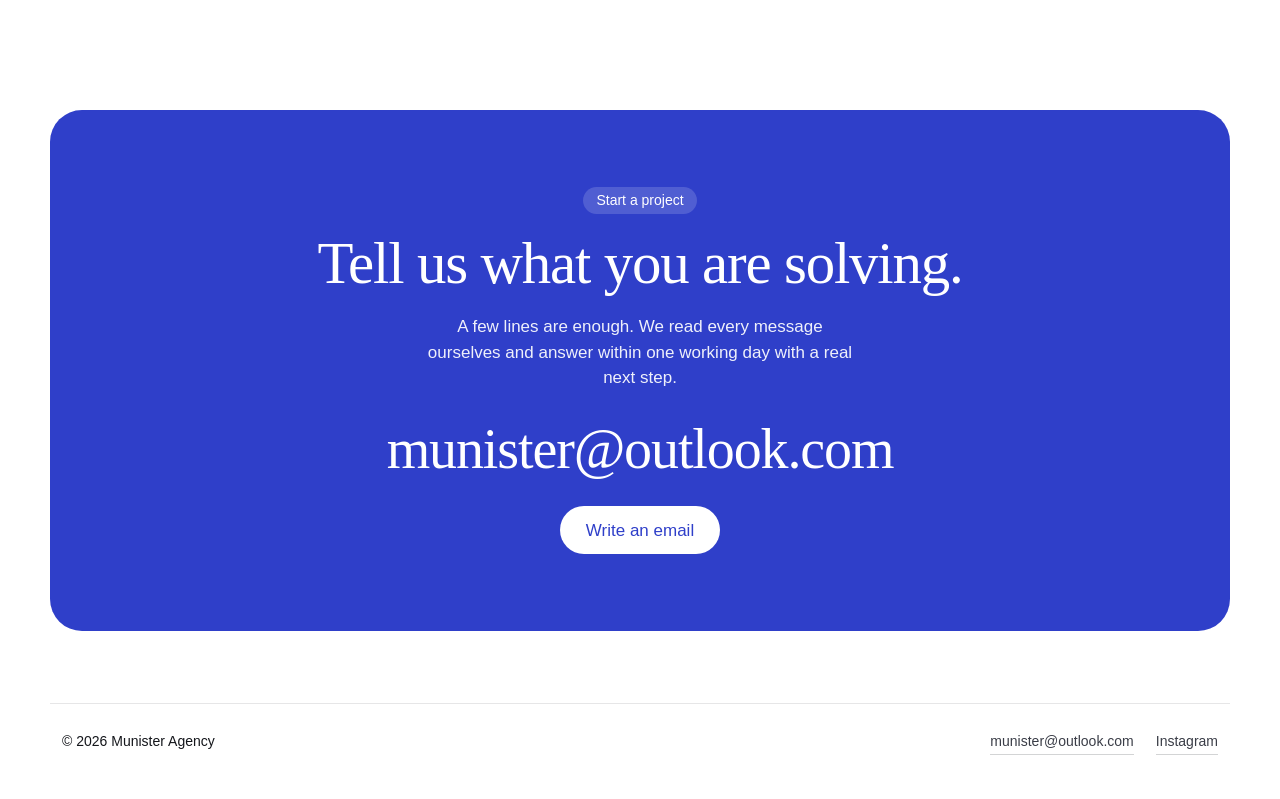
==== commit 135483e7: "Start a conversation removed (hero button and floating pill); visual pass: one column width, section" ====
--- a/index.html
+++ b/index.html
@@ -48,7 +48,7 @@
 }
 </script>
 
-<link rel="stylesheet" href="agency.css?v=7">
+<link rel="stylesheet" href="agency.css?v=10">
 </head>
 <body class="th">
 
@@ -71,8 +71,7 @@
     <div class="opening-bottom">
       <p class="support">One senior team designs, builds, launches and supports the product, with no subcontractors and no lost context between stages. We pick the lightest stack that fits the task and ship to your own domain.</p>
       <div class="actions">
-        <a class="btn btn--solid btn--lg" href="#contact">Start a conversation</a>
-        <a class="btn btn--soft btn--lg" href="#services">See services</a>
+        <a class="btn btn--solid btn--lg" href="#services">See services</a>
       </div>
     </div>
   </section>
@@ -80,6 +79,7 @@
   <section class="sec" id="services">
     <div class="sec-head">
       <div>
+        <span class="eyebrow">Services</span>
         <h2>What we do</h2>
       </div>
       <p class="sec-note">Structure, design, code, content, integrations and support in one clear delivery line.</p>
@@ -127,6 +127,7 @@
   <section class="sec" id="stack">
     <div class="sec-head">
       <div>
+        <span class="eyebrow">Stack</span>
         <h2>What works with what</h2>
       </div>
       <p class="sec-note">One stack is not a strategy. We choose the lightest architecture that carries the product safely: a campaign site should not inherit SaaS complexity, and an ERP should not be built like a landing page.</p>
@@ -134,27 +135,27 @@
     <ol class="layers">
       <li>
         <h3>Interface</h3>
-        <p class="tools">HTML · CSS · TypeScript · React · Next.js · Swift and SwiftUI</p>
+        <ul class="chips"><li>HTML</li><li>CSS</li><li>TypeScript</li><li>React</li><li>Next.js</li><li>Swift and SwiftUI</li></ul>
         <p>Plain HTML and CSS for sites, React or Next.js where component state or server rendering earns its place, native Swift for iPhone and iPad. Talks to the application layer over REST.</p>
       </li>
       <li>
         <h3>Application</h3>
-        <p class="tools">Node.js · Python · Flask · REST APIs · Telegram bots</p>
+        <ul class="chips"><li>Node.js</li><li>Python</li><li>Flask</li><li>REST APIs</li><li>Telegram bots</li></ul>
         <p>Services, background jobs and admin tools built around the operational workflow. Reads and writes the data layer, calls external APIs and runs the automation.</p>
       </li>
       <li>
         <h3>Data</h3>
-        <p class="tools">PostgreSQL · SQLite · Oracle · SQL · Cloudflare D1 and R2</p>
+        <ul class="chips"><li>PostgreSQL</li><li>SQLite</li><li>Oracle</li><li>SQL</li><li>Cloudflare D1 and R2</li></ul>
         <p>Entities, relationships and business rules modelled first: safe imports, schema matching, record linkage, roles, search and reports, and stock integrity under concurrent updates.</p>
       </li>
       <li>
         <h3>Infrastructure</h3>
-        <p class="tools">Linux · nginx · TLS · systemd · Docker · Cloudflare · GitHub Actions</p>
+        <ul class="chips"><li>Linux</li><li>nginx</li><li>TLS</li><li>systemd</li><li>Docker</li><li>Cloudflare</li><li>GitHub Actions</li></ul>
         <p>Git-based releases to your own domain, backups, monitoring and written ownership, so the product can be updated and supported after launch.</p>
       </li>
       <li>
         <h3>Integrations</h3>
-        <p class="tools">LLM APIs · webhooks · OAuth · payments · CRM · IIIF · geodata</p>
+        <ul class="chips"><li>LLM APIs</li><li>webhooks</li><li>OAuth</li><li>payments</li><li>CRM</li><li>IIIF</li><li>geodata</li></ul>
         <p>External content, payment providers, CRM and AI services connected through documented interfaces, with attention to formats, time zones and authentication.</p>
       </li>
     </ol>
@@ -164,6 +165,7 @@
   <section class="sec" id="ml">
     <div class="sec-head">
       <div>
+        <span class="eyebrow">ML and AI</span>
         <h2>Managing ML and AI work</h2>
       </div>
       <p class="sec-note">A model is a component with an owner, a budget and a way to be switched off. We run AI and machine-learning work as a controlled lifecycle, not a demo.</p>
@@ -180,6 +182,7 @@
   <section class="sec" id="standards">
     <div class="sec-head">
       <div>
+        <span class="eyebrow">Standards</span>
         <h2>Standards</h2>
       </div>
       <p class="sec-note">Design quality and engineering quality are the same job. The stack changes; the production discipline does not.</p>
@@ -215,6 +218,7 @@
   <section class="sec" id="languages">
     <div class="sec-head">
       <div>
+        <span class="eyebrow">Languages</span>
         <h2>Languages</h2>
       </div>
       <p class="sec-note">We work with you in your language and build in the languages the product is made of.</p>
@@ -242,6 +246,7 @@
   <section class="sec" id="team">
     <div class="sec-head">
       <div>
+        <span class="eyebrow">Team</span>
         <h2>Who leads what</h2>
       </div>
       <p class="sec-note">Each direction has one named owner.</p>
@@ -273,6 +278,7 @@
   <section class="sec" id="process">
     <div class="sec-head">
       <div>
+        <span class="eyebrow">Process</span>
         <h2>From brief to launch</h2>
       </div>
       <p class="sec-note">You do not need a perfect brief. A paragraph about the problem is enough to start.</p>
@@ -303,15 +309,15 @@
 </div>
 </main>
 
-<a class="fab" href="#contact">Start a conversation…</a>
-
 <script>
 (function(){
   document.getElementById("y").textContent=new Date().getFullYear();
-  var f=document.querySelector(".fab"),c=document.getElementById("contact");
-  if(!f||!c)return;
-  function u(){var r=c.getBoundingClientRect();f.classList.toggle("is-hidden",(r.top<innerHeight-40&&r.bottom>40)||innerHeight+scrollY>=document.documentElement.scrollHeight-120)}
-  addEventListener("scroll",u,{passive:true});addEventListener("resize",u);u();
+  /* sections ease in as they reach the screen; without JS or with reduced motion nothing is hidden */
+  if(!("IntersectionObserver" in window)||matchMedia("(prefers-reduced-motion: reduce)").matches)return;
+  var els=document.querySelectorAll(".sec-head,.featured .feat,.layers > li,.steps > li,.lang-groups > div,.people > li,.contact");
+  document.documentElement.classList.add("js-reveal");
+  var io=new IntersectionObserver(function(es){es.forEach(function(e){if(e.isIntersecting){e.target.classList.add("in");io.unobserve(e.target)}})},{rootMargin:"0px 0px -8% 0px"});
+  els.forEach(function(el){io.observe(el)});
 })();
 </script>
 </body>
--- a/agency.css
+++ b/agency.css
@@ -9,7 +9,7 @@
   --r-xl:32px; --r-lg:26px; --r-md:18px;
   --font-head:'Iowan Old Style','Palatino Linotype',Palatino,Georgia,serif;
   --font-sans:'Helvetica Neue',Helvetica,Arial,sans-serif;
-  --measure:1480px; --bar:76px;
+  --measure:1480px; --col:1180px; --bar:76px;
   color-scheme:light;
 }
 *{box-sizing:border-box;margin:0;padding:0}
@@ -30,7 +30,7 @@
 .wordmark{padding:9px 26px;border-radius:999px;background:var(--ink);color:#fff;font-weight:500;font-size:16px;letter-spacing:.2em;text-transform:uppercase}
 
 /* opening: a serif lead */
-.opening{padding:clamp(24px,4vw,56px) 0 0}
+.opening{padding:clamp(40px,7vw,96px) 0 0}
 .opening-grid,.opening-bottom{max-width:860px;margin-inline:auto;padding-inline:15px;text-align:center}
 .claim{max-width:16em;margin:0 auto;text-wrap:balance;font-size:clamp(36px,5.6vw,68px);letter-spacing:-.02em;line-height:1.12}
 .intro{margin-top:22px;font-family:var(--font-head);font-size:clamp(24px,3vw,30px);line-height:1.9}
@@ -49,37 +49,45 @@
 /* sections: a serif title in the middle, no rules */
 .sec{margin:clamp(64px,9vw,128px) 0 0}
 .sec-head{text-align:center;margin-bottom:clamp(24px,3vw,40px)}
+.eyebrow{display:inline-block;margin-bottom:16px;padding:3px 13px;border-radius:999px;background:var(--chip);color:var(--chip-ink);font-size:13px;letter-spacing:.02em}
 .sec-head h2{font-size:clamp(30px,4vw,48px);letter-spacing:-.01em;line-height:1.15}
 .sec-note{max-width:56ch;margin:14px auto 0;font-size:18px;color:var(--muted)}
 
 /* services: rounded tiles in four shades, 8–16px apart, caption inside */
-.featured{display:grid;grid-template-columns:repeat(3,minmax(0,1fr));gap:clamp(10px,1.1vw,16px)}
-.feat{--tile-ink:var(--ink);display:flex;flex-direction:column;min-height:280px;padding:22px 22px 18px;border-radius:var(--r-lg);background:var(--card);color:var(--tile-ink);box-shadow:0 1px 2px rgba(15,17,23,.06),0 14px 28px -22px rgba(15,17,23,.35)}
+.featured{max-width:var(--col);margin-inline:auto;display:grid;grid-template-columns:repeat(3,minmax(0,1fr));gap:clamp(10px,1.1vw,16px)}
+.featured{counter-reset:tile}
+.feat{--tile-ink:var(--ink);position:relative;counter-increment:tile;display:flex;flex-direction:column;min-height:320px;padding:26px 26px 22px;border-radius:var(--r-lg);background:var(--card);color:var(--tile-ink);box-shadow:0 1px 2px rgba(15,17,23,.06),0 14px 28px -22px rgba(15,17,23,.35);transition:transform .35s cubic-bezier(.22,.7,.24,1),box-shadow .35s}
+.feat:hover{transform:translateY(-4px);box-shadow:0 1px 2px rgba(15,17,23,.08),0 26px 44px -24px rgba(15,17,23,.5)}
+.feat::after{content:counter(tile,decimal-leading-zero);position:absolute;top:24px;right:26px;font-size:14px;opacity:.5}
 .feat:nth-child(4n+1){background:#14161b;--tile-ink:#fff}
 .feat:nth-child(4n+2){background:#d5e3f1}
 .feat:nth-child(4n+3){background:#ebe9e3}
 .feat:nth-child(4n+4){background:#2f3fc9;--tile-ink:#fff}
 .feat .role{font-size:14px;letter-spacing:.01em;opacity:.72}
-.feat h3{margin-top:6px;font-family:var(--font-sans);font-size:clamp(21px,2vw,27px);letter-spacing:-.015em;line-height:1.2}
-.feat p{margin-top:12px;font-size:16px;opacity:.9}
-.feat .meta{margin-top:auto;padding-top:22px;font-size:14px;opacity:.75}
+.feat h3{margin-top:28px;font-family:var(--font-head);font-size:clamp(26px,2.4vw,34px);letter-spacing:-.015em;line-height:1.12}
+.feat p{margin-top:14px;font-size:16px;line-height:1.55;opacity:.9}
+.feat .meta{margin-top:auto;padding-top:26px}
+.feat .meta .t{display:inline-block;padding:5px 13px;border-radius:999px;background:rgba(127,127,127,.18);background:color-mix(in srgb,currentColor 13%,transparent);font-size:14px}
 
 /* process: plain numbered rows */
-.steps{display:grid;gap:8px;max-width:1180px;margin-inline:auto}
-.steps li{display:grid;grid-template-columns:56px minmax(0,1fr) minmax(0,1.3fr);gap:6px 24px;align-items:baseline;padding:20px 22px;border-radius:var(--r-md);background:var(--card)}
-.steps i{font-style:normal;font-size:14px;color:var(--faint)}
+.steps{display:grid;gap:8px;max-width:var(--col);margin-inline:auto}
+.steps > li{display:grid;grid-template-columns:56px minmax(0,1fr) minmax(0,1.3fr);gap:6px 28px;align-items:baseline;padding:24px 26px;transition:background .2s;border-radius:var(--r-md);background:var(--card)}
+.steps i{font-style:normal;font-family:var(--font-head);font-size:22px;color:var(--chip-ink)}
 .steps h3{font-family:var(--font-head);font-size:clamp(21px,2vw,26px);line-height:1.25}
 .steps p{font-size:16px;color:var(--muted)}
 
 /* stack: one row per layer, what it is made of and what it talks to */
-.layers{display:grid;gap:8px;max-width:1180px;margin-inline:auto}
-.layers li{display:grid;grid-template-columns:minmax(0,.7fr) minmax(0,1.2fr) minmax(0,1.4fr);gap:6px 24px;align-items:baseline;padding:20px 22px;border-radius:var(--r-md);background:var(--card)}
+.layers{display:grid;gap:8px;max-width:var(--col);margin-inline:auto}
+.layers > li{display:grid;grid-template-columns:minmax(0,.6fr) minmax(0,1.3fr) minmax(0,1.3fr);gap:8px 28px;align-items:start;padding:24px 26px;transition:background .2s;border-radius:var(--r-md);background:var(--card)}
 .layers h3{font-family:var(--font-head);font-size:clamp(21px,2vw,26px);line-height:1.25}
-.layers .tools{color:var(--chip-ink);font-size:16px;font-weight:500}
+.layers > li:hover,.steps > li:hover{background:#eef0fb}
+.layers .chips li{padding:3px 11px;font-size:14px;background:#fff;border-radius:999px}
+.layers .chips li:hover{background:#fff}
 .layers p:last-child{font-size:16px;color:var(--muted)}
 .foot-note{max-width:62ch;margin:22px auto 0;text-align:center;color:var(--muted)}
 .featured--4{grid-template-columns:repeat(4,minmax(0,1fr))}
-.featured--4 .feat{min-height:300px}
+.featured--4 .feat{min-height:340px}
+.featured--4 .feat h3{font-size:clamp(23px,2vw,28px)}
 
 /* languages */
 .lang-groups{display:grid;grid-template-columns:1.1fr 1fr 1fr;gap:clamp(10px,1.1vw,16px);max-width:1180px;margin-inline:auto}
@@ -102,7 +110,7 @@
 .people > li > ul{margin-top:auto;padding-top:20px}
 
 /* contact: the indigo panel with the address */
-.contact{margin-top:clamp(64px,9vw,120px);padding:clamp(36px,6vw,84px) clamp(22px,4vw,60px);border-radius:var(--r-xl);background:var(--blue);color:#fff;text-align:center}
+.contact{max-width:var(--col);margin-inline:auto;margin-top:clamp(64px,9vw,120px);padding:clamp(36px,6vw,84px) clamp(22px,4vw,60px);border-radius:var(--r-xl);background:var(--blue);color:#fff;text-align:center}
 .contact-side{max-width:720px;margin-inline:auto}
 .contact .mono{display:inline-block;padding:3px 13px;border-radius:999px;background:rgba(255,255,255,.16);font-size:14px}
 .contact h2{margin-top:18px;font-size:clamp(32px,4.6vw,60px);letter-spacing:-.02em;line-height:1.1}
@@ -113,16 +121,11 @@
 .contact .btn--light:hover{background:var(--ink);color:#fff}
 
 /* footer: a hairline, plain sans, quiet */
-.foot{display:flex;justify-content:space-between;align-items:baseline;flex-wrap:wrap;gap:10px 28px;margin-top:clamp(40px,6vw,72px);padding:26px 12px 44px;border-top:1px solid var(--rule);font-size:14px;line-height:1.7;color:var(--faint)}
+.foot{max-width:var(--col);margin-inline:auto;display:flex;justify-content:space-between;align-items:baseline;flex-wrap:wrap;gap:10px 28px;margin-top:clamp(40px,6vw,72px);padding:26px 12px 44px;border-top:1px solid var(--rule);font-size:14px;line-height:1.7;color:var(--faint)}
 .foot > span:first-child{color:#14161b;font-weight:500}
 .foot > span:last-child{display:flex;flex-wrap:wrap;gap:6px 22px}
 .foot a{color:#3a3d47;border-bottom:1px solid rgba(15,17,23,.18);transition:color .2s,border-color .2s}
 .foot a:hover{color:var(--blue);border-color:var(--blue)}
-
-/* the floating pill */
-.fab{position:fixed;right:12px;bottom:12px;z-index:30;padding:10px 26px;border-radius:999px;background:var(--blue);color:#fff;font-size:19px;transition:background .2s,opacity .25s,transform .25s}
-.fab:hover{background:var(--ink)}
-.fab.is-hidden{opacity:0;transform:translateY(12px);pointer-events:none}
 
 @media (max-width:1200px){
   .featured--4{grid-template-columns:repeat(2,minmax(0,1fr))}
@@ -131,11 +134,11 @@
   .featured{grid-template-columns:repeat(2,minmax(0,1fr))}
 }
 @media (max-width:900px){
-  .layers li{grid-template-columns:1fr}
+  .layers > li{grid-template-columns:1fr}
   .lang-groups,.people{grid-template-columns:1fr}
   .people > li{padding:28px 20px 26px}
   .people img{width:112px;height:112px}
-  .steps li{grid-template-columns:44px minmax(0,1fr)}
+  .steps > li{grid-template-columns:44px minmax(0,1fr)}
   .steps p{grid-column:2}
 }
 @media (max-width:760px){
@@ -149,7 +152,6 @@
   .featured{grid-template-columns:1fr}
   .feat{min-height:0;padding:18px 18px 14px}
   .foot{flex-direction:column;align-items:flex-start;gap:6px;padding:22px 14px 36px}
-  .fab{display:none}
 }
 @media (max-width:380px){
   .tag{font-size:.74em}
@@ -157,6 +159,11 @@
 }
 @media (prefers-reduced-motion:reduce){
   html{scroll-behavior:auto}
-  .btn,.tag,.fab{transition:none}
+  .btn,.tag,.feat{transition:none}
   .btn:hover{transform:none}
 }
+
+/* ease-in on scroll */
+.js-reveal .sec-head,.js-reveal .feat,.js-reveal .layers > li,.js-reveal .steps > li,.js-reveal .lang-groups > div,.js-reveal .people > li,.js-reveal .contact{opacity:0;transform:translateY(14px);transition:opacity .6s ease,transform .6s cubic-bezier(.22,.7,.24,1)}
+.js-reveal.js-reveal .in{opacity:1;transform:none}
+.js-reveal.js-reveal .feat.in:hover{transform:translateY(-4px)}
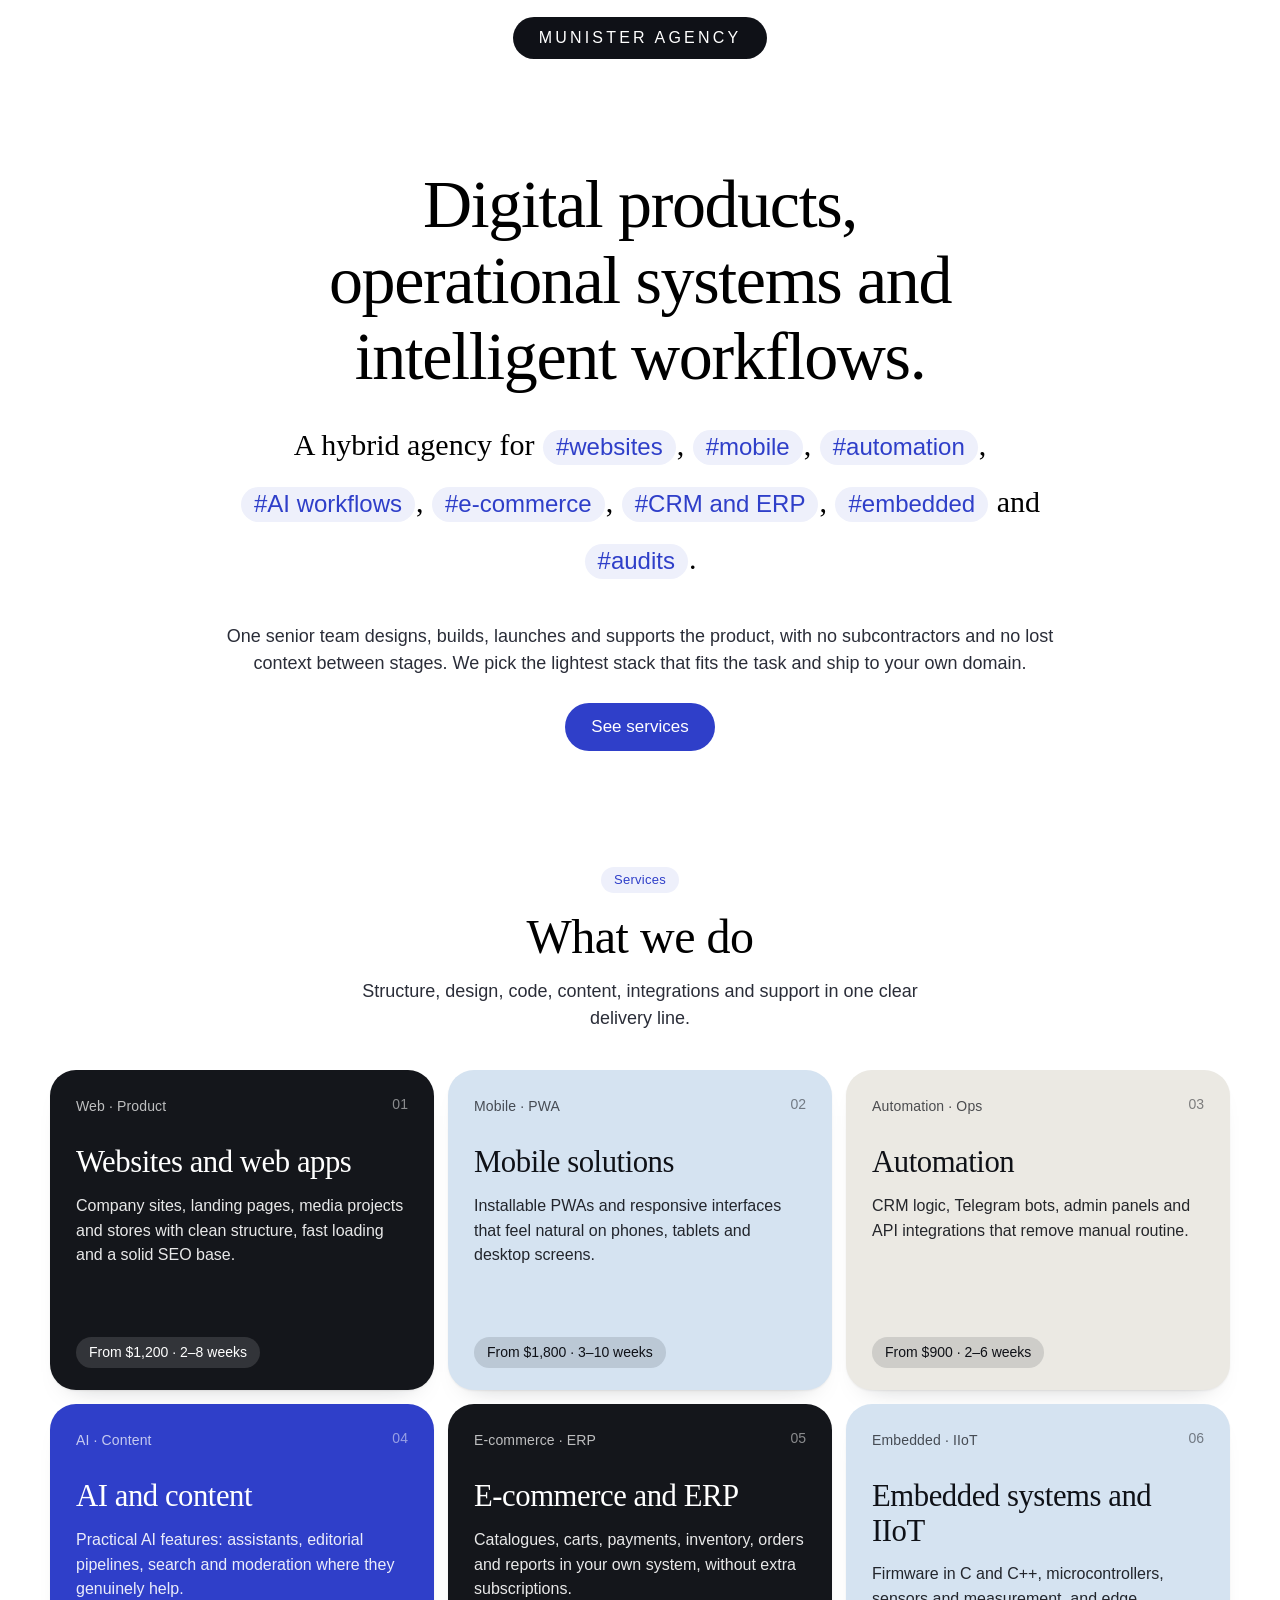
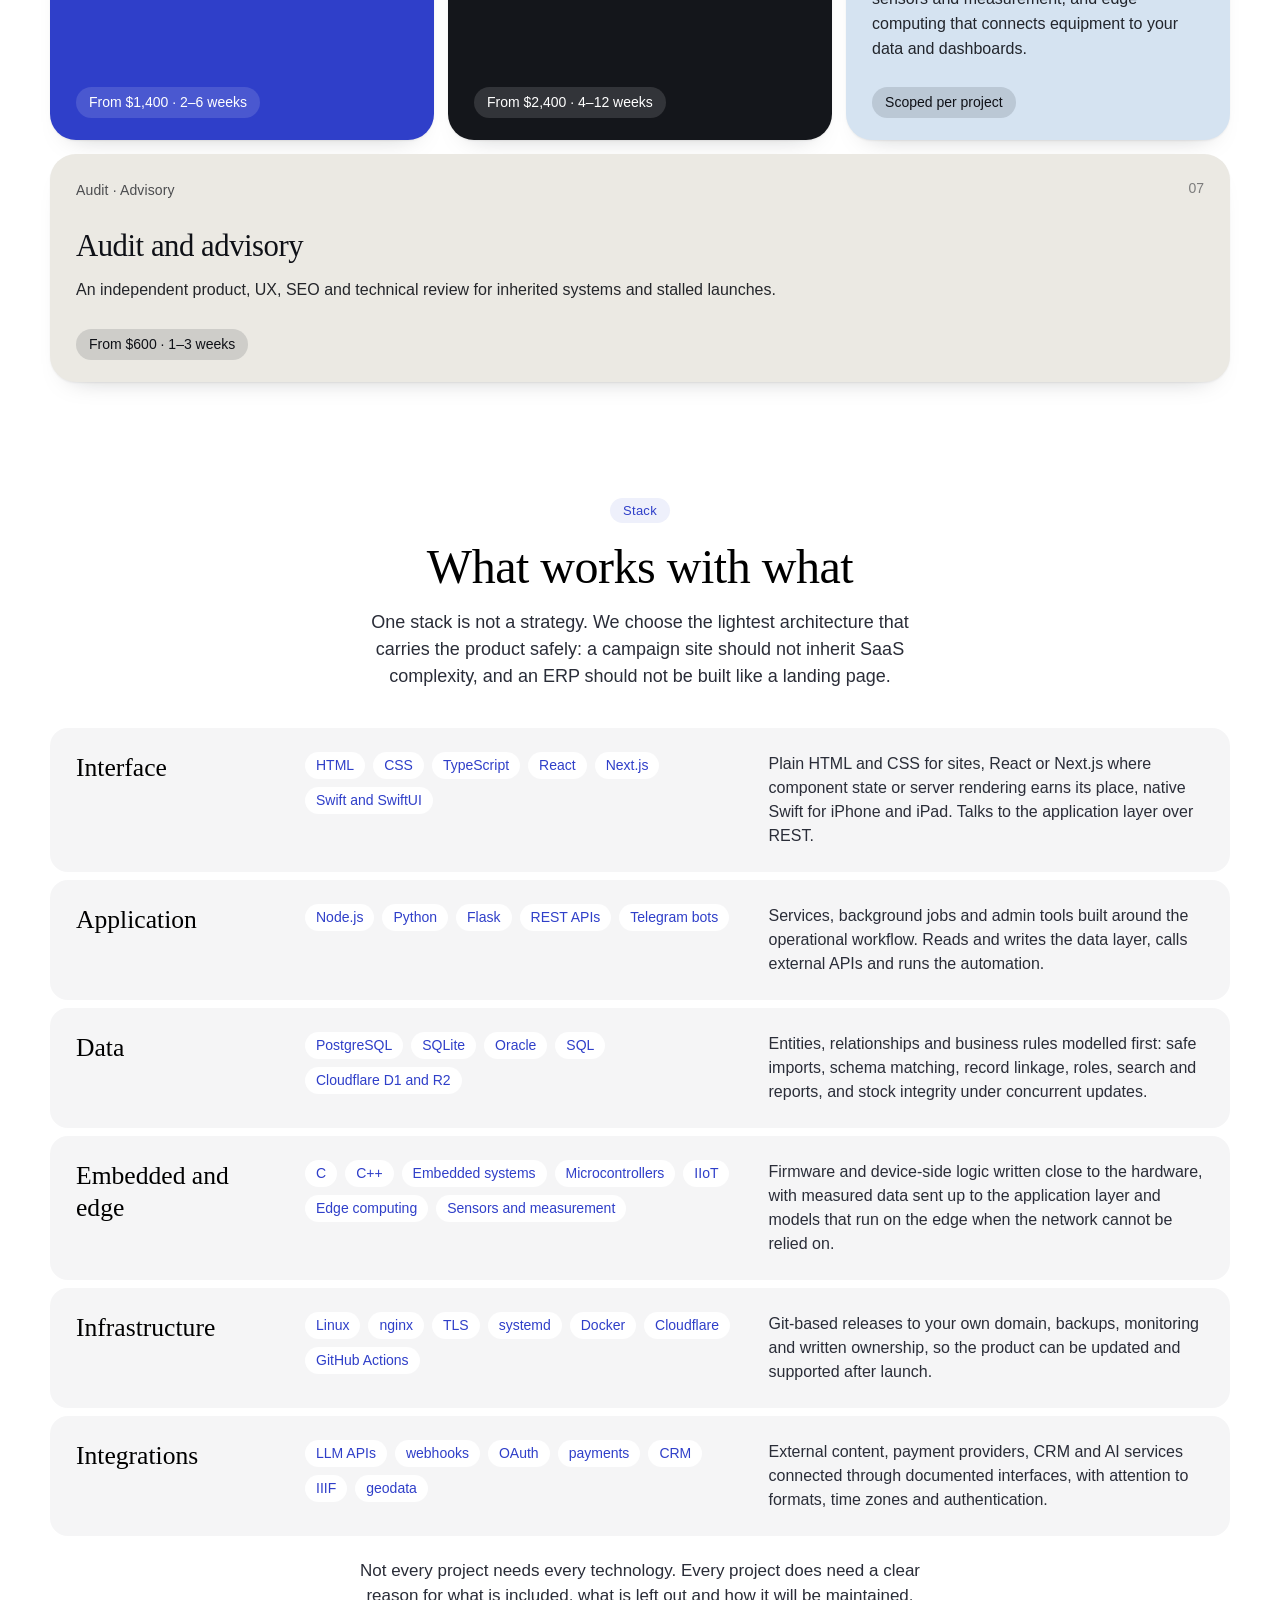
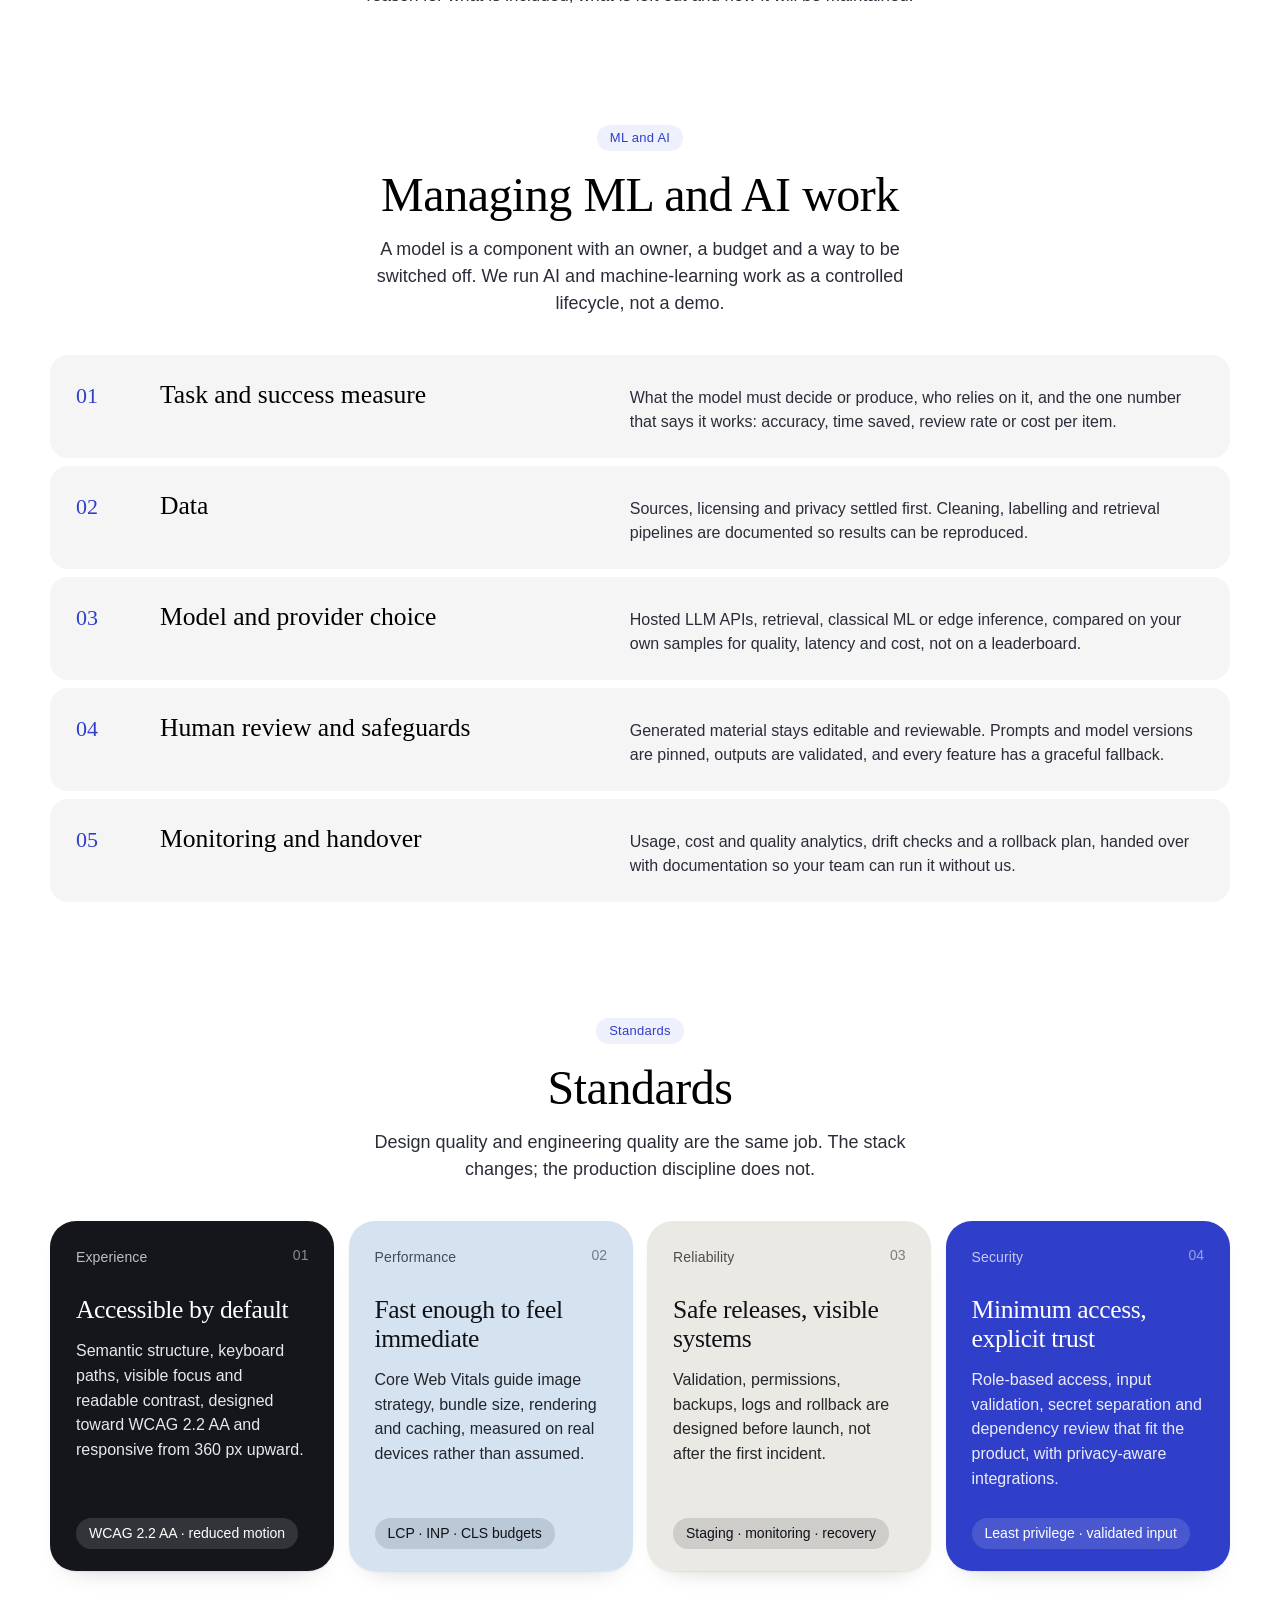
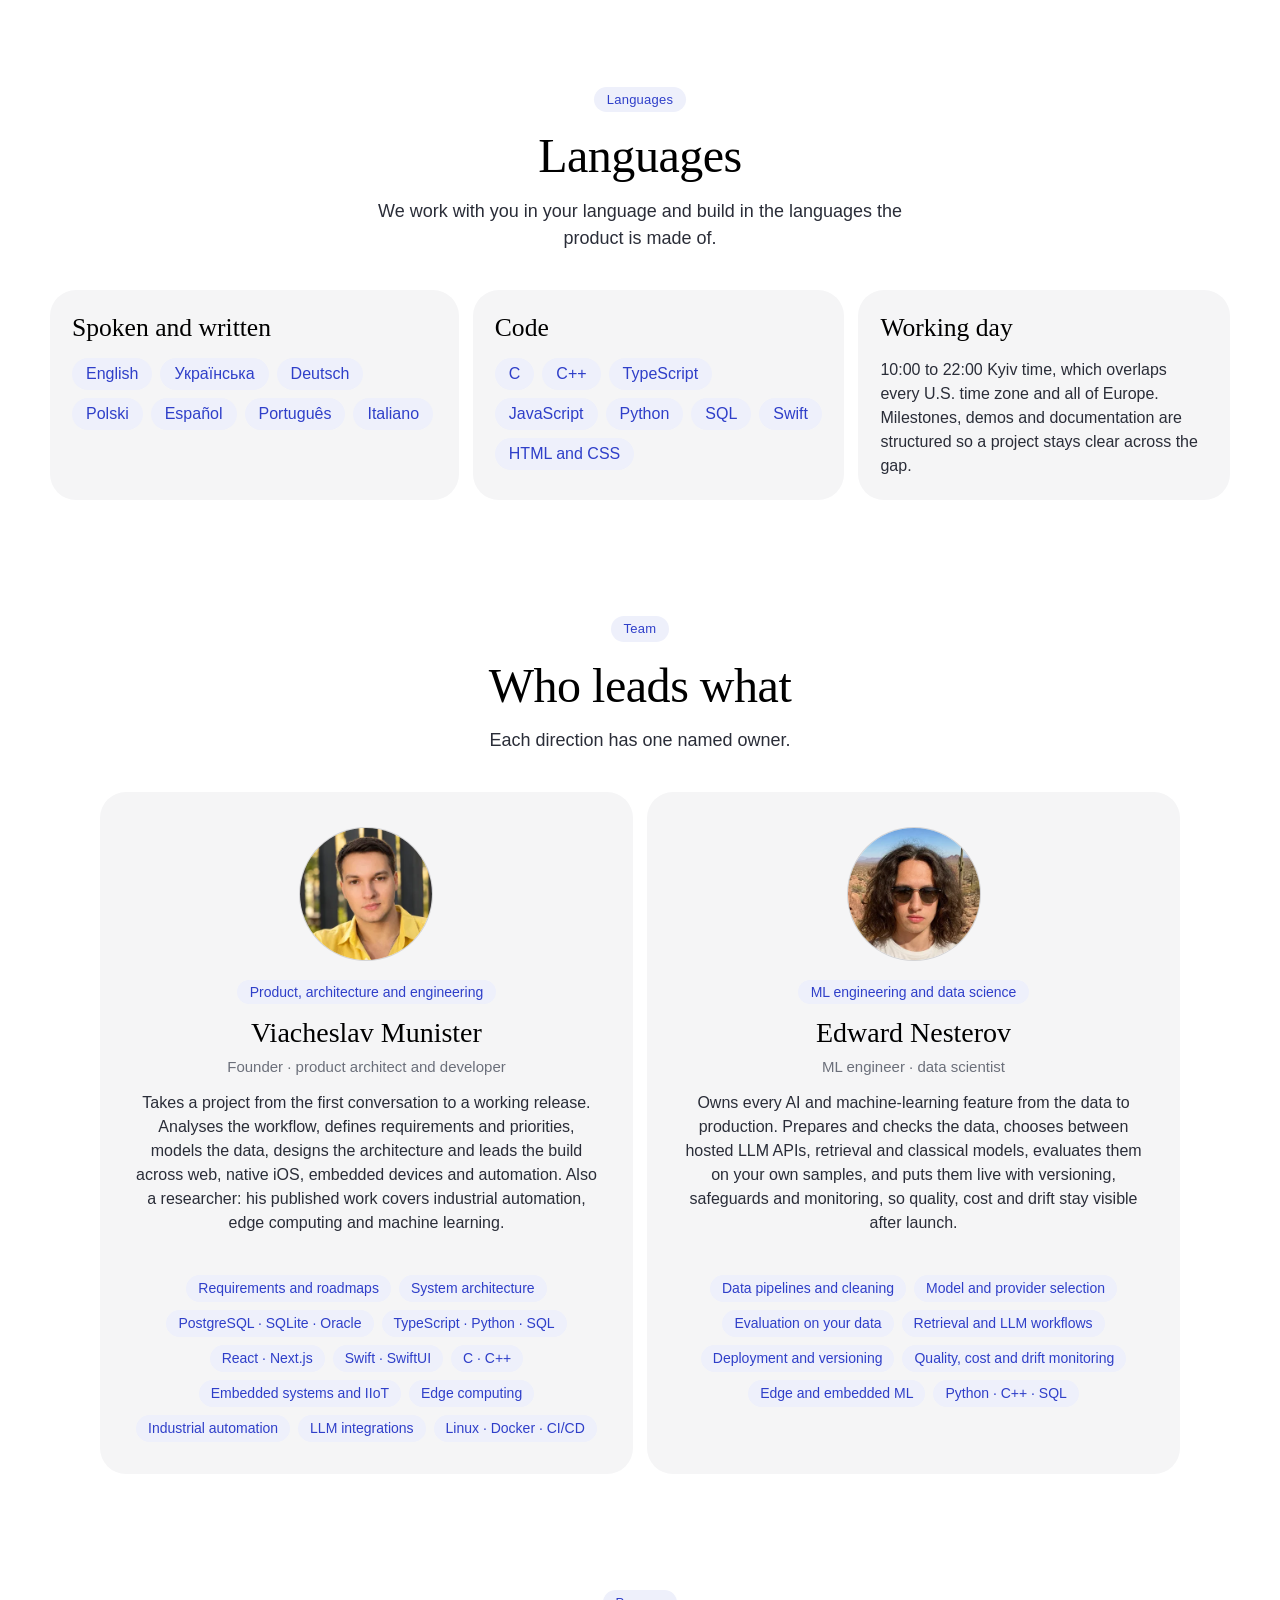
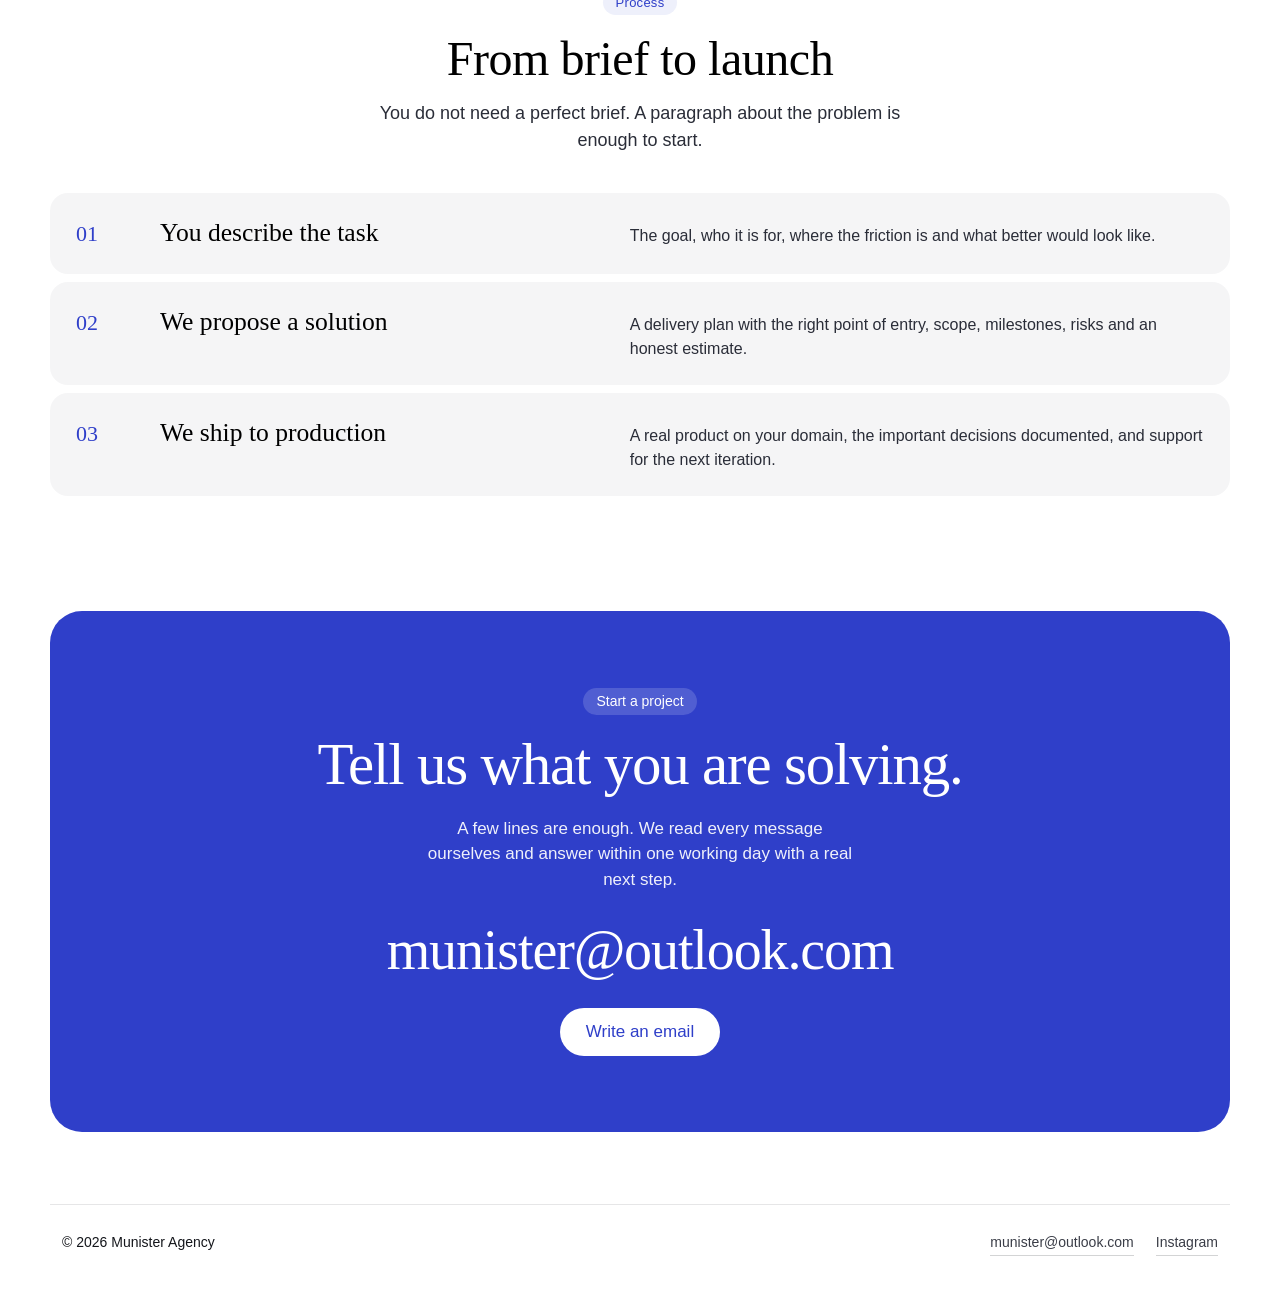
==== commit 0c9f0342: "C, C++ and embedded systems added: a services tile, an Embedded and edge stack layer, code languages" ====
--- a/index.html
+++ b/index.html
@@ -6,7 +6,7 @@
 <script src="site-protection.js?v=1"></script>
 
 <title>Munister Agency · Digital products and systems</title>
-<meta name="description" content="An independent hybrid agency: websites and web platforms, mobile and PWA, automation and AI workflows, e-commerce, CRM and ERP, and technical audits. Designed, built and launched by one senior team, from $600.">
+<meta name="description" content="An independent hybrid agency: websites and web platforms, mobile and PWA, automation and AI workflows, e-commerce, CRM and ERP, embedded systems and IIoT, and technical audits. Designed, built and launched by one senior team, from $600.">
 <meta name="author" content="Munister Agency">
 <meta name="robots" content="index, follow, max-snippet:-1, max-image-preview:large">
 <link rel="canonical" href="https://agency.munister.com.ua/">
@@ -44,11 +44,11 @@
   "description": "Independent hybrid agency: websites and web platforms, mobile and PWA, automation and AI workflows, e-commerce, CRM and ERP, and technical audits.",
   "email": "munister@outlook.com",
   "areaServed": ["US", "EU"],
-  "knowsAbout": ["Web development", "Product design", "Business automation", "AI workflows", "CRM", "ERP", "Technical audit"]
+  "knowsAbout": ["Embedded systems", "C and C++", "Web development", "Product design", "Business automation", "AI workflows", "CRM", "ERP", "Technical audit"]
 }
 </script>
 
-<link rel="stylesheet" href="agency.css?v=10">
+<link rel="stylesheet" href="agency.css?v=11">
 </head>
 <body class="th">
 
@@ -65,7 +65,7 @@
     <div class="opening-grid">
       <div class="opening-copy">
         <h1 class="claim">Digital products, operational systems and intelligent workflows.</h1>
-        <p class="intro">A hybrid agency for <span class="nw"><a class="tag" href="#services">#websites</a>,</span> <span class="nw"><a class="tag" href="#services">#mobile</a>,</span> <span class="nw"><a class="tag" href="#services">#automation</a>,</span> <span class="nw"><a class="tag" href="#services">#AI workflows</a>,</span> <span class="nw"><a class="tag" href="#services">#e-commerce</a>,</span> <span class="nw"><a class="tag" href="#services">#CRM and ERP</a></span> and <a class="tag" href="#services">#audits</a>.</p>
+        <p class="intro">A hybrid agency for <span class="nw"><a class="tag" href="#services">#websites</a>,</span> <span class="nw"><a class="tag" href="#services">#mobile</a>,</span> <span class="nw"><a class="tag" href="#services">#automation</a>,</span> <span class="nw"><a class="tag" href="#services">#AI workflows</a>,</span> <span class="nw"><a class="tag" href="#services">#e-commerce</a>,</span> <span class="nw"><a class="tag" href="#services">#CRM and ERP</a>,</span> <span class="nw"><a class="tag" href="#services">#embedded</a></span> and <a class="tag" href="#services">#audits</a>.</p>
       </div>
     </div>
     <div class="opening-bottom">
@@ -116,6 +116,12 @@
         <div class="meta"><span class="t">From $2,400 · 4–12 weeks</span></div>
       </article>
       <article class="feat">
+        <span class="role">Embedded · IIoT</span>
+        <h3>Embedded systems and IIoT</h3>
+        <p>Firmware in C and C++, microcontrollers, sensors and measurement, and edge computing that connects equipment to your data and dashboards.</p>
+        <div class="meta"><span class="t">Scoped per project</span></div>
+      </article>
+      <article class="feat">
         <span class="role">Audit · Advisory</span>
         <h3>Audit and advisory</h3>
         <p>An independent product, UX, SEO and technical review for inherited systems and stalled launches.</p>
@@ -147,6 +153,11 @@
         <h3>Data</h3>
         <ul class="chips"><li>PostgreSQL</li><li>SQLite</li><li>Oracle</li><li>SQL</li><li>Cloudflare D1 and R2</li></ul>
         <p>Entities, relationships and business rules modelled first: safe imports, schema matching, record linkage, roles, search and reports, and stock integrity under concurrent updates.</p>
+      </li>
+      <li>
+        <h3>Embedded and edge</h3>
+        <ul class="chips"><li>C</li><li>C++</li><li>Embedded systems</li><li>Microcontrollers</li><li>IIoT</li><li>Edge computing</li><li>Sensors and measurement</li></ul>
+        <p>Firmware and device-side logic written close to the hardware, with measured data sent up to the application layer and models that run on the edge when the network cannot be relied on.</p>
       </li>
       <li>
         <h3>Infrastructure</h3>
@@ -233,7 +244,7 @@
       <div>
         <h3>Code</h3>
         <ul class="chips">
-          <li>TypeScript</li><li>JavaScript</li><li>Python</li><li>SQL</li><li>Swift</li><li>HTML and CSS</li>
+          <li>C</li><li>C++</li><li>TypeScript</li><li>JavaScript</li><li>Python</li><li>SQL</li><li>Swift</li><li>HTML and CSS</li>
         </ul>
       </div>
       <div>
@@ -257,9 +268,9 @@
         <span class="dir">Product, architecture and engineering</span>
         <h3>Viacheslav Munister</h3>
         <p class="role-line">Founder · product architect and developer</p>
-        <p>Takes a project from the first conversation to a working release. Analyses the workflow, defines requirements and priorities, models the data, designs the architecture and leads the build across web, native iOS and automation. Also a researcher: his published work covers industrial automation, edge computing and machine learning.</p>
+        <p>Takes a project from the first conversation to a working release. Analyses the workflow, defines requirements and priorities, models the data, designs the architecture and leads the build across web, native iOS, embedded devices and automation. Also a researcher: his published work covers industrial automation, edge computing and machine learning.</p>
         <ul class="chips chips--center">
-          <li>Requirements and roadmaps</li><li>System architecture</li><li>PostgreSQL · SQLite · Oracle</li><li>TypeScript · Python · SQL</li><li>React · Next.js</li><li>Swift · SwiftUI</li><li>LLM integrations</li><li>Linux · Docker · CI/CD</li>
+          <li>Requirements and roadmaps</li><li>System architecture</li><li>PostgreSQL · SQLite · Oracle</li><li>TypeScript · Python · SQL</li><li>React · Next.js</li><li>Swift · SwiftUI</li><li>C · C++</li><li>Embedded systems and IIoT</li><li>Edge computing</li><li>Industrial automation</li><li>LLM integrations</li><li>Linux · Docker · CI/CD</li>
         </ul>
       </li>
       <li>
@@ -269,7 +280,7 @@
         <p class="role-line">ML engineer · data scientist</p>
         <p>Owns every AI and machine-learning feature from the data to production. Prepares and checks the data, chooses between hosted LLM APIs, retrieval and classical models, evaluates them on your own samples, and puts them live with versioning, safeguards and monitoring, so quality, cost and drift stay visible after launch.</p>
         <ul class="chips chips--center">
-          <li>Data pipelines and cleaning</li><li>Model and provider selection</li><li>Evaluation on your data</li><li>Retrieval and LLM workflows</li><li>Deployment and versioning</li><li>Quality, cost and drift monitoring</li><li>Python · SQL</li>
+          <li>Data pipelines and cleaning</li><li>Model and provider selection</li><li>Evaluation on your data</li><li>Retrieval and LLM workflows</li><li>Deployment and versioning</li><li>Quality, cost and drift monitoring</li><li>Edge and embedded ML</li><li>Python · C++ · SQL</li>
         </ul>
       </li>
     </ul>
--- a/agency.css
+++ b/agency.css
@@ -167,3 +167,9 @@
 .js-reveal .sec-head,.js-reveal .feat,.js-reveal .layers > li,.js-reveal .steps > li,.js-reveal .lang-groups > div,.js-reveal .people > li,.js-reveal .contact{opacity:0;transform:translateY(14px);transition:opacity .6s ease,transform .6s cubic-bezier(.22,.7,.24,1)}
 .js-reveal.js-reveal .in{opacity:1;transform:none}
 .js-reveal.js-reveal .feat.in:hover{transform:translateY(-4px)}
+
+/* an odd last tile spans the row */
+.featured:not(.featured--4) .feat:last-child:nth-child(3n+1){grid-column:1 / -1;min-height:0}
+@media (max-width:1100px) and (min-width:761px){
+  .featured:not(.featured--4) .feat:last-child:nth-child(odd){grid-column:1 / -1;min-height:0}
+}
